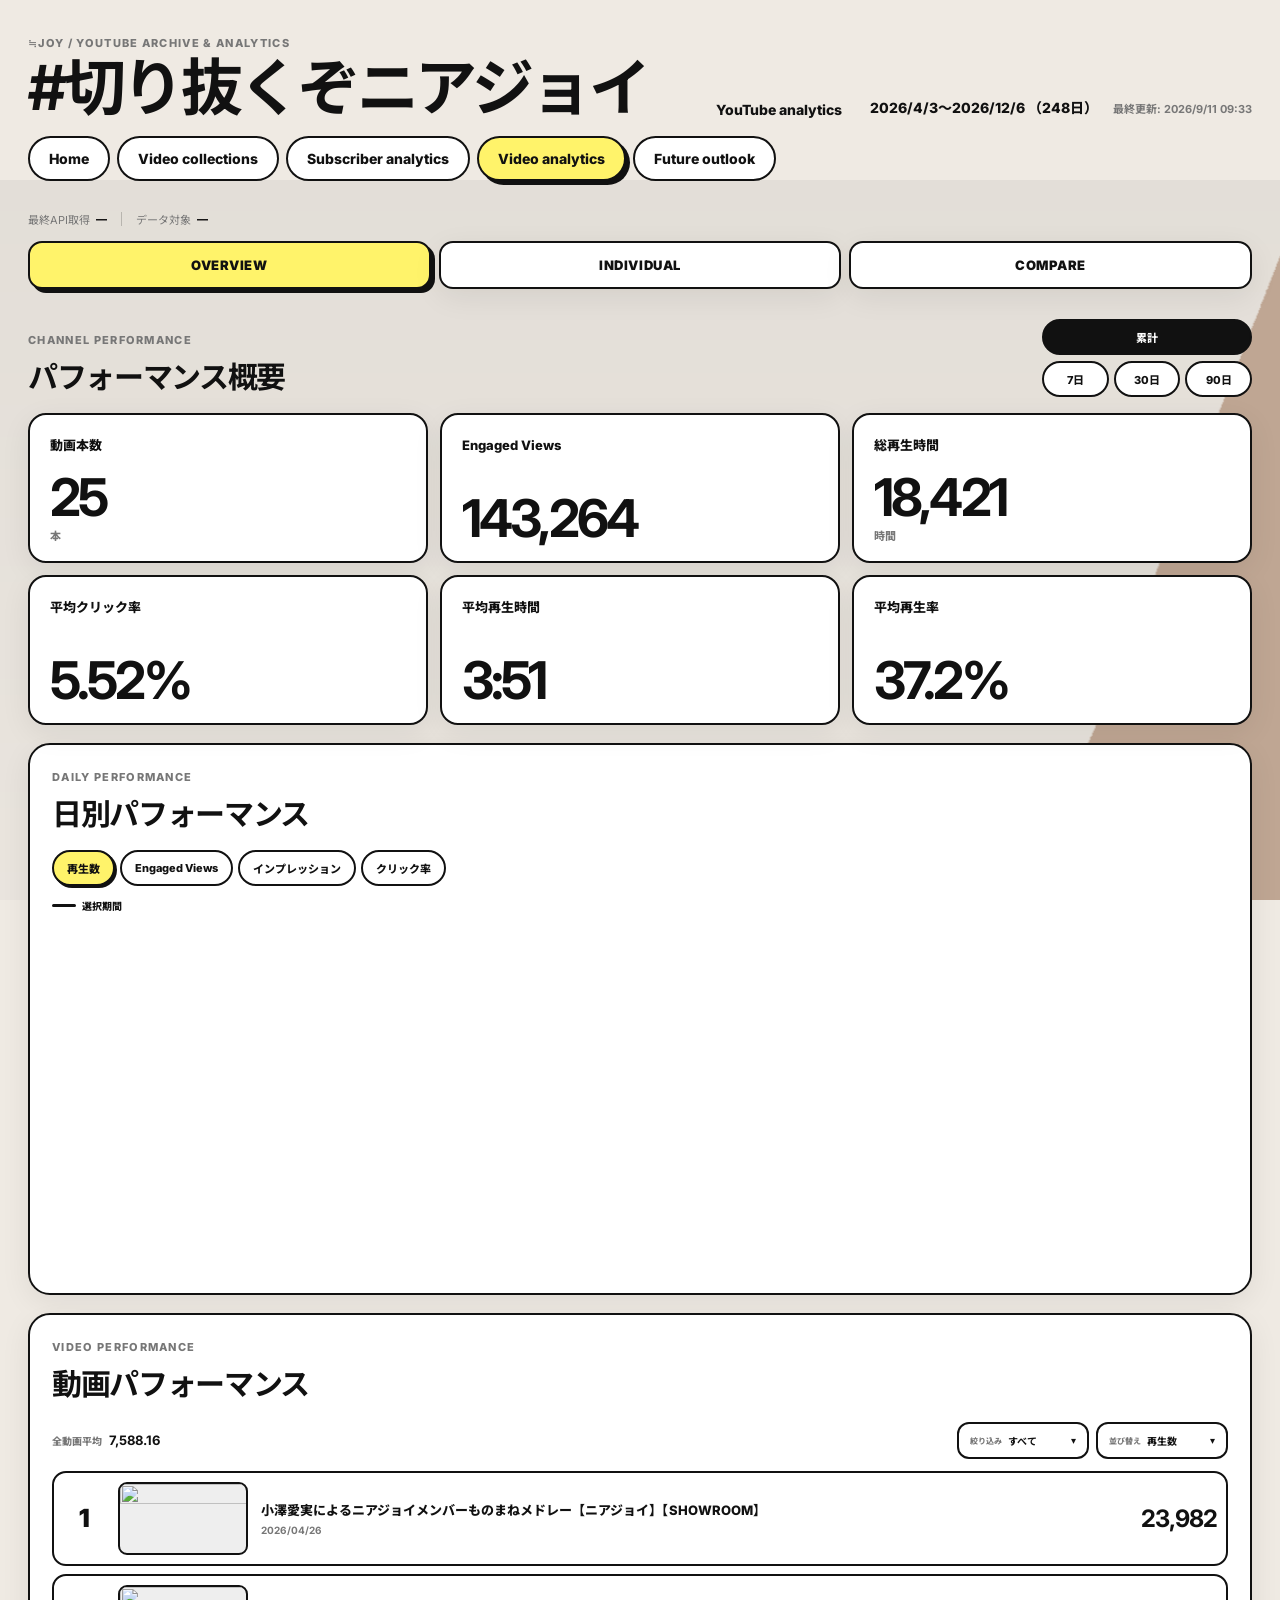
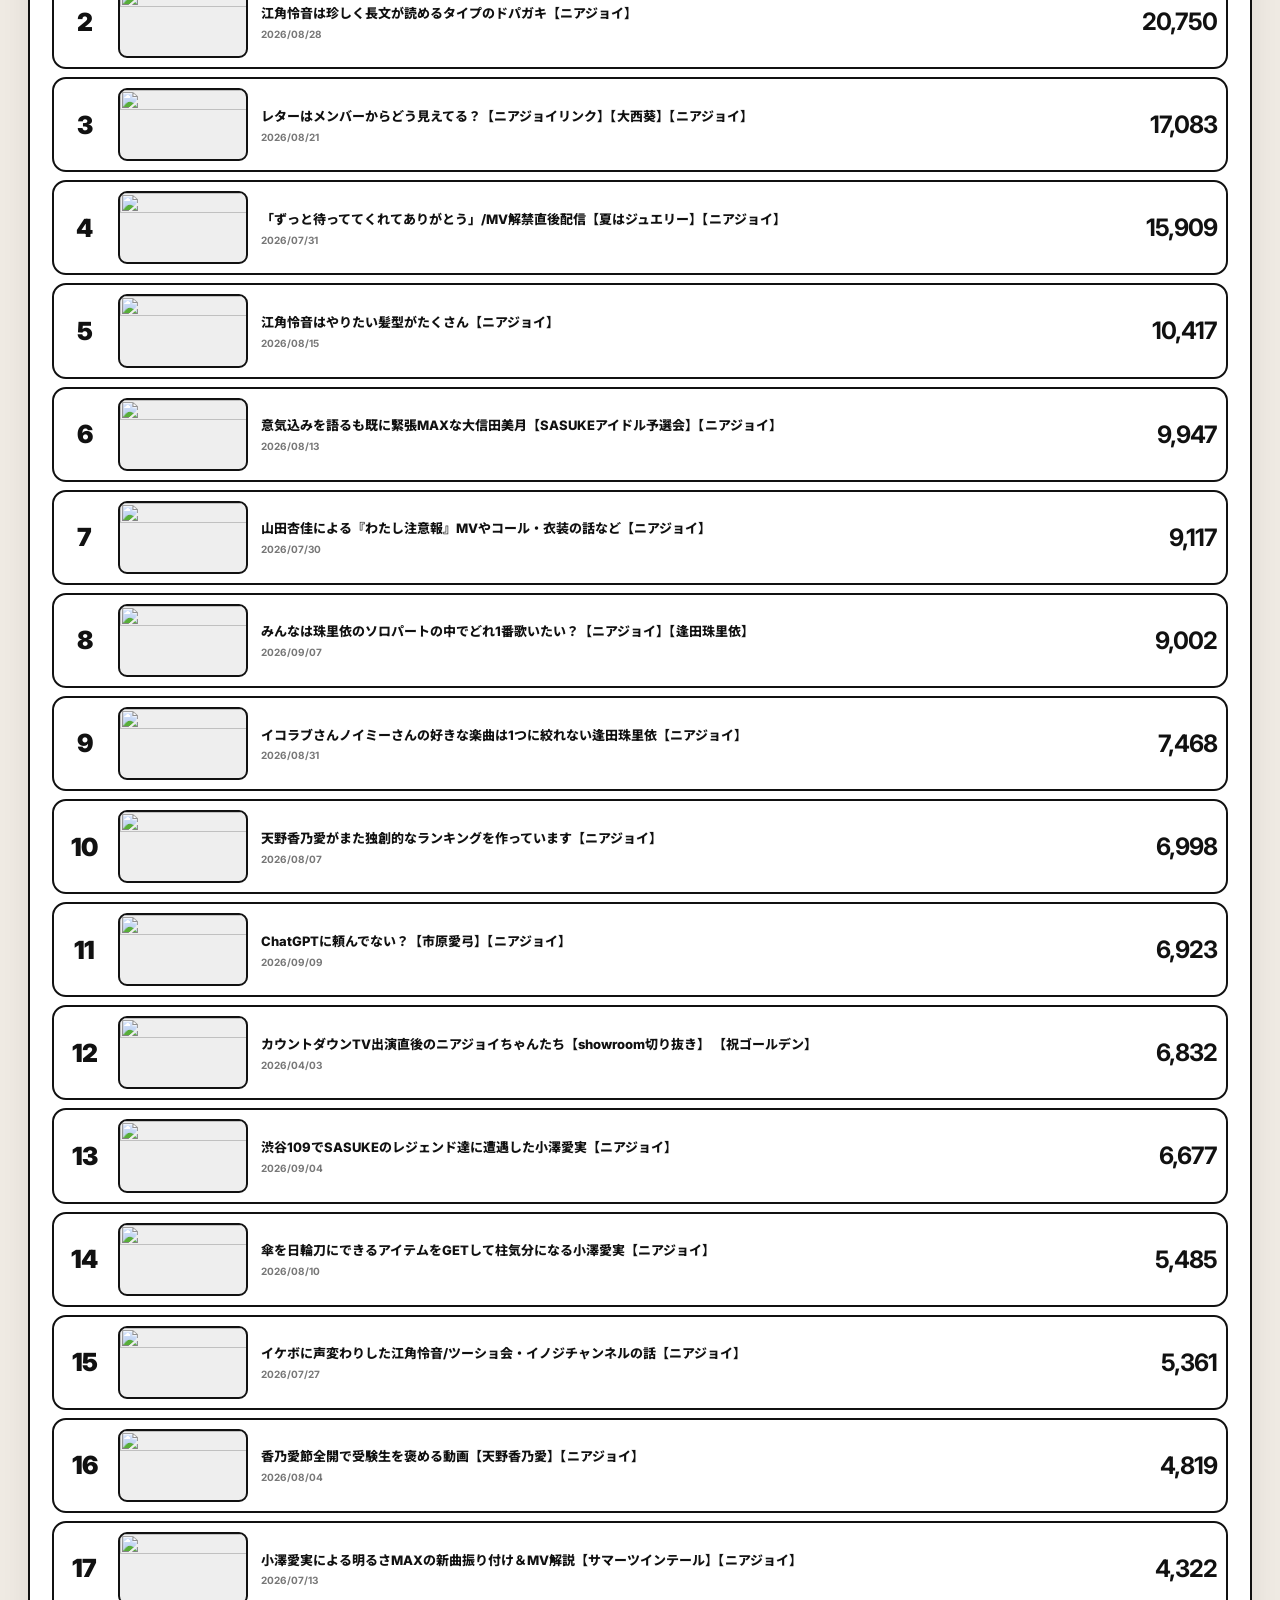
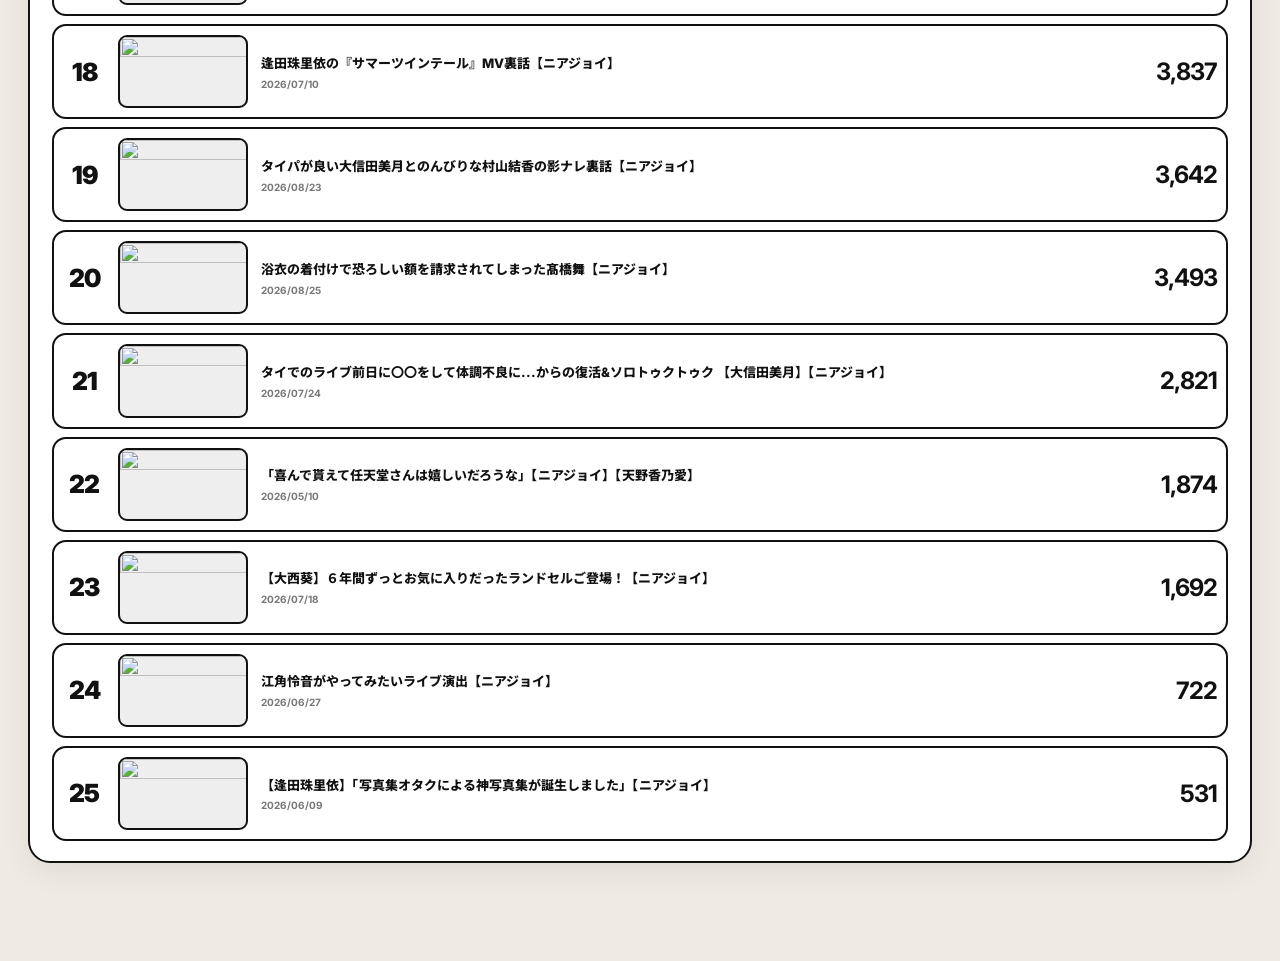
==== analytics/analytics.html @ a11e2cb6 "Update analytics.html" ====
<!doctype html>
<html lang="ja">

<head>
  <meta charset="utf-8">

  <meta
    name="viewport"
    content="width=device-width, initial-scale=1, viewport-fit=cover"
  >

  <meta name="theme-color" content="#EFEAE3">

  <title>Video analytics | #切り抜くぞニアジョイ</title>

  <link rel="preconnect" href="https://fonts.googleapis.com">
  <link rel="preconnect" href="https://fonts.gstatic.com" crossorigin>

  <link
    href="https://fonts.googleapis.com/css2?family=Inter:wght@500;600;700;800&family=Noto+Sans+JP:wght@500;600;700;800;900&display=swap"
    rel="stylesheet"
  >

  <!-- 共通デザイン -->
  <link rel="stylesheet" href="../style.css">

  <!-- Video analytics専用デザイン -->
  <link rel="stylesheet" href="analytics.css">
</head>


<body>


  <!-- =====================================================
       GLOBAL HEADER / NAV
  ====================================================== -->

  <div id="globalHeader"></div>



  <!-- =====================================================
       PAGE
  ====================================================== -->

  <main class="analytics-page">

    <!-- ===================================================
         API DATA STATUS
    ==================================================== -->

    <div class="analytics-api-status">

      <div class="analytics-api-status-item">
        <span>最終API取得</span>
        <strong id="analyticsApiFetchedAt">—</strong>
      </div>

      <div class="analytics-api-status-divider"></div>

      <div class="analytics-api-status-item">
        <span>データ対象</span>
        <strong id="analyticsDataThrough">—</strong>
      </div>

    </div>


    <!-- ===================================================
         MODE SWITCH
    ==================================================== -->

    <nav
      class="analytics-mode-switch"
      aria-label="動画分析モード"
    >

      <button
        type="button"
        class="analytics-mode-btn active"
        data-mode="overview"
      >
        OVERVIEW
      </button>

      <button
        type="button"
        class="analytics-mode-btn"
        data-mode="individual"
      >
        INDIVIDUAL
      </button>

      <button
        type="button"
        class="analytics-mode-btn"
        data-mode="compare"
      >
        COMPARE
      </button>

    </nav>




    <!-- ===================================================
         OVERVIEW
    ==================================================== -->

    <section
      id="overviewMode"
      class="analytics-mode active"
    >


      <!-- =================================================
           PERFORMANCE HEADER / PERIOD
      ================================================== -->

      <section class="overview-performance-head">

        <div class="overview-performance-title">

          <span class="section-kicker">
            CHANNEL PERFORMANCE
          </span>

          <h3>パフォーマンス概要</h3>

        </div>


        <div
          class="overview-period-picker"
          aria-label="期間"
        >

          <button
            type="button"
            class="period-btn period-btn-total active"
            data-period="all"
          >
            累計
          </button>


          <div class="period-sub-buttons">

            <button
              type="button"
              class="period-btn"
              data-period="7"
            >
              7日
            </button>

            <button
              type="button"
              class="period-btn"
              data-period="30"
            >
              30日
            </button>

            <button
              type="button"
              class="period-btn"
              data-period="90"
            >
              90日
            </button>

          </div>

        </div>

      </section>



      <!-- =================================================
           TOP METRICS
      ================================================== -->

      <div class="metric-grid overview-metric-grid">


        <article class="metric-card">

          <div class="metric-name">
            動画本数
          </div>

          <strong class="metric-value">
            —
          </strong>

          <div class="metric-unit">
            本
          </div>

        </article>



        <article class="metric-card">

          <div class="metric-name">
            Engaged Views
          </div>

          <strong class="metric-value">
            391,248
          </strong>

          <div class="metric-context positive">
            ↑ 9.8%
            <span>前期間比</span>
          </div>

        </article>



        <article class="metric-card">

          <div class="metric-name">
            総再生時間
          </div>

          <strong class="metric-value">
            18,421
          </strong>

          <div class="metric-unit">
            時間
          </div>

          <div class="metric-context positive">
            ↑ 16.2%
            <span>前期間比</span>
          </div>

        </article>



        <article class="metric-card">

          <div class="metric-name">
            平均クリック率
          </div>

          <strong class="metric-value">
            8.41%
          </strong>

          <div class="metric-context positive">
            ↑ 0.69pt
            <span>前期間比</span>
          </div>

        </article>



        <article class="metric-card">

          <div class="metric-name">
            平均再生時間
          </div>

          <strong class="metric-value">
            2:41
          </strong>

          <div class="metric-context positive">
            ↑ 0:08
            <span>前期間比</span>
          </div>

        </article>



        <article class="metric-card">

          <div class="metric-name">
            平均再生率
          </div>

          <strong class="metric-value">
            62.8%
          </strong>

          <div class="metric-context negative">
            ↓ 1.4pt
            <span>前期間比</span>
          </div>

        </article>

      </div>



      <!-- =================================================
           DAILY PERFORMANCE
      ================================================== -->

      <article class="analytics-card">

        <div class="analytics-card-head">

          <div>

            <span class="section-kicker">
              DAILY PERFORMANCE
            </span>

            <h3>日別パフォーマンス</h3>

          </div>

        </div>


        <div
          class="chart-metric-switch"
          data-chart-switch="overviewDaily"
        >

          <button
            type="button"
            class="chart-switch-btn active"
            data-metric="views"
          >
            再生数
          </button>

          <button
            type="button"
            class="chart-switch-btn"
            data-metric="engaged"
          >
            Engaged Views
          </button>

          <button
            type="button"
            class="chart-switch-btn"
            data-metric="impressions"
          >
            インプレッション
          </button>

          <button
            type="button"
            class="chart-switch-btn"
            data-metric="ctr"
          >
            クリック率
          </button>

        </div>


        <div class="chart-legend-inline">

          <span class="chart-legend-main">
            選択期間
          </span>

        </div>


        <div class="analytics-chart-wrap large-chart">

          <canvas id="overviewDailyChart"></canvas>

        </div>

      </article>



      <!-- =================================================
           VIDEO PERFORMANCE
      ================================================== -->

      <section class="analytics-card video-performance-card">


        <div class="analytics-card-head performance-head">

          <div>

            <span class="section-kicker">
              VIDEO PERFORMANCE
            </span>

            <h3>動画パフォーマンス</h3>

          </div>

        </div>


        <!-- FILTER / SORT -->

        <div class="performance-toolbar">

          <div
            id="overviewRankingAverage"
            class="ranking-average"
          >
            全動画平均
            <strong>4,921</strong>
          </div>


          <div class="performance-filter-buttons">


            <div class="compact-menu">

              <button
                type="button"
                class="compact-menu-btn"
                id="memberFilterButton"
                aria-expanded="false"
              >
                <span class="compact-menu-label">
                  絞り込み
                </span>

                <strong id="memberFilterLabel">
                  すべて
                </strong>

                <span class="compact-menu-arrow">
                  ▾
                </span>
              </button>


              <div
                class="compact-menu-panel"
                id="memberFilterPanel"
                hidden
              >

                <button
                  type="button"
                  class="compact-menu-option active"
                  data-member=""
                >
                  すべて
                </button>

                <button
                  type="button"
                  class="compact-menu-option"
                  data-member="逢田珠里依"
                >
                  逢田珠里依
                </button>

                <button
                  type="button"
                  class="compact-menu-option"
                  data-member="市原愛弓"
                >
                  市原愛弓
                </button>

                <button
                  type="button"
                  class="compact-menu-option"
                  data-member="江角怜音"
                >
                  江角怜音
                </button>

                <button
                  type="button"
                  class="compact-menu-option"
                  data-member="大信田美月"
                >
                  大信田美月
                </button>

                <button
                  type="button"
                  class="compact-menu-option"
                  data-member="大西葵"
                >
                  大西葵
                </button>

                <button
                  type="button"
                  class="compact-menu-option"
                  data-member="小澤愛実"
                >
                  小澤愛実
                </button>

                <button
                  type="button"
                  class="compact-menu-option"
                  data-member="髙橋舞"
                >
                  髙橋舞
                </button>

                <button
                  type="button"
                  class="compact-menu-option"
                  data-member="藤沢莉子"
                >
                  藤沢莉子
                </button>

                <button
                  type="button"
                  class="compact-menu-option"
                  data-member="村山結香"
                >
                  村山結香
                </button>

                <button
                  type="button"
                  class="compact-menu-option"
                  data-member="山田杏佳"
                >
                  山田杏佳
                </button>

              </div>

            </div>



            <div class="compact-menu">

              <button
                type="button"
                class="compact-menu-btn"
                id="rankingMetricButton"
                aria-expanded="false"
              >

                <span class="compact-menu-label">
                  並び替え
                </span>

                <strong id="rankingMetricLabel">
                  再生数
                </strong>

                <span class="compact-menu-arrow">
                  ▾
                </span>

              </button>


              <div
                class="compact-menu-panel"
                id="rankingMetricPanel"
                hidden
              >

                <button
                  type="button"
                  class="compact-menu-option active"
                  data-ranking-metric="views"
                >
                  再生数
                </button>

                <button
                  type="button"
                  class="compact-menu-option"
                  data-ranking-metric="engagedViews"
                >
                  Engaged Views
                </button>

                <button
                  type="button"
                  class="compact-menu-option"
                  data-ranking-metric="ctr"
                >
                  クリック率
                </button>

                <button
                  type="button"
                  class="compact-menu-option"
                  data-ranking-metric="averagePercentageViewed"
                >
                  平均再生率
                </button>

                <button
                  type="button"
                  class="compact-menu-option"
                  data-ranking-metric="likeRate"
                >
                  高評価率
                </button>

                <button
                  type="button"
                  class="compact-menu-option"
                  data-ranking-metric="subscribersGained"
                >
                  登録者獲得
                </button>

                <button
                  type="button"
                  class="compact-menu-option"
                  data-ranking-metric="watchTime"
                >
                  総再生時間
                </button>

              </div>

            </div>


          </div>

        </div>



        <!-- RANKING -->

        <div class="video-ranking">


          <article class="ranking-item">

            <div class="ranking-position">
              1
            </div>

            <img
              src="https://i.ytimg.com/vi/B75t0LqJUSg/hqdefault.jpg"
              alt=""
            >

            <div class="ranking-video-info">

              <div class="ranking-title">
                浴衣の着付けで恐ろしい額を請求されてしまった髙橋舞【ニアジョイ】
              </div>

              <div class="ranking-meta">
                2026/8/26
              </div>

            </div>

            <div class="ranking-score">

              <strong>
                12,842
              </strong>

            </div>

          </article>



          <article class="ranking-item">

            <div class="ranking-position">
              2
            </div>

            <div class="ranking-thumb-placeholder">
              VIDEO
            </div>

            <div class="ranking-video-info">

              <div class="ranking-title">
                サンプル動画タイトル
              </div>

              <div class="ranking-meta">
                2026/8/24
              </div>

            </div>

            <div class="ranking-score">

              <strong>
                10,291
              </strong>

            </div>

          </article>



          <article class="ranking-item">

            <div class="ranking-position">
              3
            </div>

            <div class="ranking-thumb-placeholder">
              VIDEO
            </div>

            <div class="ranking-video-info">

              <div class="ranking-title">
                サンプル動画タイトル
              </div>

              <div class="ranking-meta">
                2026/8/22
              </div>

            </div>

            <div class="ranking-score">

              <strong>
                9,804
              </strong>

            </div>

          </article>


        </div>

      </section>


    </section>




    <!-- ===================================================
         INDIVIDUAL
    ==================================================== -->

    <section
      id="individualMode"
      class="analytics-mode"
    >


      <!-- =================================================
           SELECTED VIDEO / PICKER TRIGGER
      ================================================== -->

      <button
        type="button"
        class="individual-video-hero video-picker-trigger"
        id="individualVideoPickerTrigger"
        data-picker-target="individual"
      >

        <img
          class="individual-video-thumb"
          src="https://i.ytimg.com/vi/B75t0LqJUSg/hqdefault.jpg"
          alt=""
        >

        <div class="individual-video-info">

          <span class="section-kicker">
            SELECTED VIDEO
          </span>

          <h3 id="individualSelectedTitle">
            浴衣の着付けで恐ろしい額を請求されてしまった髙橋舞【ニアジョイ】
          </h3>

          <div class="individual-video-meta">

            <span id="individualSelectedDate">
              2026/8/26（水）20:15 公開
            </span>

          </div>

        </div>

      </button>



      <!-- =================================================
           INDIVIDUAL METRICS
      ================================================== -->

      <div class="metric-grid individual-metric-grid">


        <article class="metric-card">

          <div class="metric-name">
            再生数
          </div>

          <strong class="metric-value">
            12,842
          </strong>

          <div class="metric-rank">
            平均 4,921
            <b>8位 / 103本</b>
          </div>

        </article>



        <article class="metric-card">

          <div class="metric-name">
            Engaged Views
          </div>

          <strong class="metric-value">
            10,821
          </strong>

          <div class="metric-rank">
            平均 3,912
            <b>6位 / 103本</b>
          </div>

        </article>



        <article class="metric-card">

          <div class="metric-name">
            クリック率
          </div>

          <strong class="metric-value">
            9.42%
          </strong>

          <div class="metric-rank">
            平均 7.18%
            <b>4位 / 103本</b>
          </div>

        </article>



        <article class="metric-card">

          <div class="metric-name">
            平均再生率
          </div>

          <strong class="metric-value">
            68.4%
          </strong>

          <div class="metric-rank">
            平均 61.2%
            <b>11位 / 103本</b>
          </div>

        </article>



        <article class="metric-card">

          <div class="metric-name">
            平均再生時間
          </div>

          <strong class="metric-value">
            2:48
          </strong>

          <div class="metric-rank">
            平均 2:31
            <b>17位 / 103本</b>
          </div>

        </article>



        <article class="metric-card">

          <div class="metric-name">
            総再生時間
          </div>

          <strong class="metric-value">
            598
          </strong>

          <div class="metric-unit">
            時間
          </div>

          <div class="metric-rank">
            平均 241時間
            <b>7位 / 103本</b>
          </div>

        </article>


      </div>



      <!-- =================================================
           INITIAL VELOCITY
      ================================================== -->

      <section class="analytics-card">


        <div class="analytics-card-head">

          <div>

            <span class="section-kicker">
              INITIAL VELOCITY
            </span>

            <h3>初速</h3>

          </div>

        </div>



        <div class="velocity-flow">


          <!-- DAY 1 -->

          <article class="velocity-card">

            <span>
              DAY 1
            </span>

            <strong>
              1,824
            </strong>

            <small>
              平均 1,310
            </small>

            <b>
              18位
            </b>

          </article>



          <!-- DAY1 -> DAY3 -->

          <div class="velocity-connector">

            <div class="velocity-increase">

              <strong>
                +2,117
              </strong>

              <small>
                平均 +1,792
              </small>

            </div>

            <div class="velocity-arrow">
              →
            </div>

          </div>



          <!-- DAY 3 -->

          <article class="velocity-card">

            <span>
              DAY 3
            </span>

            <strong>
              3,941
            </strong>

            <small>
              平均 3,102
            </small>

            <b>
              11位
            </b>

          </article>



          <!-- DAY3 -> DAY7 -->

          <div class="velocity-connector">

            <div class="velocity-increase">

              <strong>
                +2,979
              </strong>

              <small>
                平均 +2,178
              </small>

            </div>

            <div class="velocity-arrow">
              →
            </div>

          </div>



          <!-- DAY 7 -->

          <article class="velocity-card">

            <span>
              DAY 7
            </span>

            <strong>
              6,920
            </strong>

            <small>
              平均 5,280
            </small>

            <b>
              8位
            </b>

          </article>


        </div>

      </section>



      <!-- =================================================
           DAILY VIEWS
      ================================================== -->

      <article class="analytics-card">


        <div class="analytics-card-head">

          <div>

            <span class="section-kicker">
              DAILY VIEWS
            </span>

            <h3>日別再生</h3>

          </div>

        </div>


        <div
          class="chart-metric-switch"
          data-chart-switch="individualViews"
        >

          <button
            type="button"
            class="chart-switch-btn active"
            data-metric="views"
          >
            再生数
          </button>

          <button
            type="button"
            class="chart-switch-btn"
            data-metric="engaged"
          >
            Engaged Views
          </button>

        </div>


        <div class="analytics-chart-wrap large-chart">

          <canvas id="individualViewsChart"></canvas>

        </div>

      </article>



      <!-- =================================================
           WATCH PERFORMANCE
      ================================================== -->

      <section class="analytics-card">


        <div class="analytics-card-head">

          <div>

            <span class="section-kicker">
              WATCH PERFORMANCE
            </span>

            <h3>視聴パフォーマンス</h3>

          </div>

        </div>



        <div class="mini-metric-grid">


          <article class="mini-metric">

            <span>
              総再生時間
            </span>

            <strong>
              598時間
            </strong>

            <small>
              平均 241時間
            </small>

          </article>



          <article class="mini-metric">

            <span>
              平均再生時間
            </span>

            <strong>
              2:48
            </strong>

            <small>
              平均 2:31
            </small>

          </article>



          <article class="mini-metric">

            <span>
              平均再生率
            </span>

            <strong>
              68.4%
            </strong>

            <small>
              11位 / 103本
            </small>

          </article>


        </div>



        <div class="sub-chart-heading">

          <div>

            <h4>
              視聴維持率
            </h4>

            <small>
              動画の再生時間に沿った視聴者の残存率
            </small>

          </div>

        </div>


        <div class="retention-legend">

          <span class="retention-selected">
            この動画
          </span>

          <span class="retention-average">
            全動画平均
          </span>

        </div>


        <div class="retention-chart-shell">


          <div
            class="retention-average-time"
            id="retentionAverageTimeMarker"
          >
            <span>
              平均再生時間
            </span>

            <strong>
              2:48
            </strong>
          </div>


          <div class="analytics-chart-wrap retention-chart">

            <canvas id="retentionChart"></canvas>

          </div>


        </div>

      </section>



      <!-- =================================================
           REACH
      ================================================== -->

      <section class="analytics-card">


        <div class="analytics-card-head">

          <div>

            <span class="section-kicker">
              REACH
            </span>

            <h3>リーチ</h3>

          </div>

        </div>



        <div class="mini-metric-grid reach-summary">


          <article class="mini-metric">

            <span>
              インプレッション
            </span>

            <strong>
              124,821
            </strong>

            <small>
              平均 82,410 ・ 12位 / 103本
            </small>

          </article>







          <article class="mini-metric">

            <span>
              クリック率
            </span>

            <strong>
              —
            </strong>

            <small class="mini-metric-average">
              全動画平均 —
            </small>



          </article>


        </div>



        <div class="reach-chart-header">


          <div>

            <h4>
              日別リーチ
            </h4>

          </div>



          <div
            class="reach-window-switch"
            aria-label="表示期間"
          >

            <button
              type="button"
              class="reach-window-btn active"
              data-reach-window="first14"
            >
              最初の2週間
            </button>

            <button
              type="button"
              class="reach-window-btn"
              data-reach-window="current"
            >
              現在
            </button>

          </div>


        </div>



        <div
          class="chart-metric-switch"
          data-chart-switch="individualReach"
        >

          <button
            type="button"
            class="chart-switch-btn active"
            data-metric="impressions"
          >
            インプレッション
          </button>

          <button
            type="button"
            class="chart-switch-btn"
            data-metric="ctr"
          >
            クリック率
          </button>

        </div>



        <div class="reach-scroll-shell">


          <button
            type="button"
            class="reach-scroll-btn reach-scroll-prev"
            id="reachScrollPrev"
            aria-label="前の14日"
          >
            ‹
          </button>


          <div
            class="reach-scroll-viewport"
            id="reachScrollViewport"
          >

            <div
              class="reach-scroll-canvas"
              id="reachScrollCanvas"
            >

              <canvas id="individualReachChart"></canvas>

            </div>

          </div>


          <button
            type="button"
            class="reach-scroll-btn reach-scroll-next"
            id="reachScrollNext"
            aria-label="次の14日"
          >
            ›
          </button>


        </div>


        <div
          class="reach-window-label"
          id="reachWindowLabel"
        >
          DAY 1 – DAY 14
        </div>


      </section>



      <!-- =================================================
           ENGAGEMENT
      ================================================== -->

      <section class="analytics-card">


        <div class="analytics-card-head">

          <div>

            <span class="section-kicker">
              ENGAGEMENT
            </span>

            <h3>エンゲージメント</h3>

          </div>

        </div>



        <div class="engagement-grid">


          <article class="mini-metric">

            <span>
              高評価数
            </span>

            <strong>
              421
            </strong>

            <small>
              平均 184 ・ 9位 / 103本
            </small>

          </article>



          <article class="mini-metric">

            <span>
              高評価率
            </span>

            <strong>
              96.8%
            </strong>

            <small>
              14位 / 103本
            </small>

          </article>



          <article class="mini-metric">

            <span>
              コメント数
            </span>

            <strong>
              18
            </strong>

            <small>
              平均 7
            </small>

          </article>



          <article class="mini-metric">

            <span>
              登録者獲得
            </span>

            <strong>
              +34
            </strong>

            <small>
              5位 / 103本
            </small>

          </article>



          <article class="mini-metric">

            <span>
              終了画面クリック数
            </span>

            <strong>
              38
            </strong>

            <small>
              平均 17
            </small>

          </article>



          <article class="mini-metric">

            <span>
              終了画面クリック率
            </span>

            <strong>
              3.8%
            </strong>

            <small>
              平均 2.6%
            </small>

          </article>


        </div>

      </section>



      <!-- =================================================
           TRAFFIC SOURCES
      ================================================== -->

      <section class="analytics-card">


        <div class="analytics-card-head">

          <div>

            <span class="section-kicker">
              TRAFFIC SOURCES
            </span>

            <h3>流入元</h3>

          </div>

        </div>


        <div class="analytics-chart-wrap traffic-chart">

          <canvas id="trafficSourceChart"></canvas>

        </div>

      </section>



      <!-- =================================================
           SEARCH / EXTERNAL
      ================================================== -->

      <div class="detail-two-column">


        <!-- SEARCH -->

        <section class="analytics-card">

          <div class="analytics-card-head">

            <div>

              <span class="section-kicker">
                YOUTUBE SEARCH
              </span>

              <h3>検索語</h3>

            </div>

          </div>


          <div class="percentage-ranking-list">


            <div
              class="percentage-ranking-row"
              style="--bar-percent:31.4%;"
            >

              <span class="percentage-ranking-bar"></span>

              <span class="percentage-ranking-position">
                1
              </span>

              <b>
                ニアジョイ
              </b>

              <strong>
                31.4%
              </strong>

            </div>



            <div
              class="percentage-ranking-row"
              style="--bar-percent:18.2%;"
            >

              <span class="percentage-ranking-bar"></span>

              <span class="percentage-ranking-position">
                2
              </span>

              <b>
                髙橋舞
              </b>

              <strong>
                18.2%
              </strong>

            </div>



            <div
              class="percentage-ranking-row"
              style="--bar-percent:12.9%;"
            >

              <span class="percentage-ranking-bar"></span>

              <span class="percentage-ranking-position">
                3
              </span>

              <b>
                ニアジョイ 切り抜き
              </b>

              <strong>
                12.9%
              </strong>

            </div>



            <div
              class="percentage-ranking-row"
              style="--bar-percent:8.4%;"
            >

              <span class="percentage-ranking-bar"></span>

              <span class="percentage-ranking-position">
                4
              </span>

              <b>
                ≒JOY
              </b>

              <strong>
                8.4%
              </strong>

            </div>



            <div
              class="percentage-ranking-row"
              style="--bar-percent:6.1%;"
            >

              <span class="percentage-ranking-bar"></span>

              <span class="percentage-ranking-position">
                5
              </span>

              <b>
                showroom ニアジョイ
              </b>

              <strong>
                6.1%
              </strong>

            </div>


          </div>

        </section>



        <!-- EXTERNAL -->

        <section class="analytics-card">

          <div class="analytics-card-head">

            <div>

              <span class="section-kicker">
                EXTERNAL
              </span>

              <h3>外部サイト</h3>

            </div>

          </div>


          <div class="percentage-ranking-list">


            <div
              class="percentage-ranking-row"
              style="--bar-percent:42.1%;"
            >

              <span class="percentage-ranking-bar"></span>

              <span class="percentage-ranking-position">
                1
              </span>

              <b>
                X / Twitter
              </b>

              <strong>
                42.1%
              </strong>

            </div>



            <div
              class="percentage-ranking-row"
              style="--bar-percent:23.8%;"
            >

              <span class="percentage-ranking-bar"></span>

              <span class="percentage-ranking-position">
                2
              </span>

              <b>
                Google
              </b>

              <strong>
                23.8%
              </strong>

            </div>



            <div
              class="percentage-ranking-row"
              style="--bar-percent:9.7%;"
            >

              <span class="percentage-ranking-bar"></span>

              <span class="percentage-ranking-position">
                3
              </span>

              <b>
                LINE
              </b>

              <strong>
                9.7%
              </strong>

            </div>



            <div
              class="percentage-ranking-row"
              style="--bar-percent:6.2%;"
            >

              <span class="percentage-ranking-bar"></span>

              <span class="percentage-ranking-position">
                4
              </span>

              <b>
                Yahoo!
              </b>

              <strong>
                6.2%
              </strong>

            </div>



            <div
              class="percentage-ranking-row"
              style="--bar-percent:4.8%;"
            >

              <span class="percentage-ranking-bar"></span>

              <span class="percentage-ranking-position">
                5
              </span>

              <b>
                Instagram
              </b>

              <strong>
                4.8%
              </strong>

            </div>


          </div>

        </section>


      </div>



      <!-- =================================================
           SHARES
      ================================================== -->

      <section class="analytics-card">


        <div class="analytics-card-head">

          <div>

            <span class="section-kicker">
              SHARES
            </span>

            <h3>シェア先</h3>

          </div>

        </div>


        <div class="share-grid">


          <article class="share-card">

            <span>
              X / Twitter
            </span>

            <strong>
              38
            </strong>

          </article>



          <article class="share-card">

            <span>
              LINE
            </span>

            <strong>
              14
            </strong>

          </article>



          <article class="share-card">

            <span>
              その他
            </span>

            <strong>
              9
            </strong>

          </article>


        </div>

      </section>


    </section>




    <!-- ===================================================
         COMPARE
    ==================================================== -->

    <section
      id="compareMode"
      class="analytics-mode"
    >


      <!-- =================================================
           VIDEO A / B
      ================================================== -->

      <section class="compare-video-selector-grid">


        <!-- VIDEO A -->

        <button
          type="button"
          class="compare-video-picker-card video-a video-picker-trigger"
          id="compareVideoATrigger"
          data-picker-target="compareA"
        >

          <span class="compare-label">
            VIDEO A
          </span>

          <img
            class="compare-video-thumb"
            id="compareVideoAThumb"
            src="https://i.ytimg.com/vi/B75t0LqJUSg/hqdefault.jpg"
            alt=""
          >

          <h3 id="compareVideoATitle">
            浴衣の着付けで恐ろしい額を請求されてしまった髙橋舞
          </h3>

          <span class="compare-video-published" id="compareVideoADate">
            2026/8/26（水）20:15 公開
          </span>

        </button>



        <!-- CENTER -->

        <div class="compare-vs-column">

          <strong>
            VS
          </strong>

        </div>



        <!-- VIDEO B -->

        <button
          type="button"
          class="compare-video-picker-card video-b video-picker-trigger"
          id="compareVideoBTrigger"
          data-picker-target="compareB"
        >

          <span class="compare-label">
            VIDEO B
          </span>

          <div
            class="compare-thumb-placeholder"
            id="compareVideoBThumbPlaceholder"
          >
            VIDEO B
          </div>

          <h3 id="compareVideoBTitle">
            サンプル比較動画タイトル
          </h3>

          <span class="compare-video-published" id="compareVideoBDate">
            2026/8/24（月）19:30 公開
          </span>

        </button>


      </section>



      <!-- =================================================
           COMPARE NUMBERS
      ================================================== -->

      <section class="analytics-card compare-numbers-card">


        <div class="analytics-card-head">

          <div>

            <span class="section-kicker">
              PERFORMANCE COMPARISON
            </span>

            <h3>数値比較</h3>

          </div>

        </div>



        <div class="comparison-table">


          <div class="comparison-row comparison-header">

            <div class="compare-value-column">
              VIDEO A
            </div>

            <div class="compare-metric-column">
              指標
            </div>

            <div class="compare-value-column">
              VIDEO B
            </div>

          </div>



          <div class="comparison-row">

            <strong class="compare-value compare-winner">
              1,824
            </strong>

            <div class="compare-metric">
              DAY 1
            </div>

            <strong class="compare-value">
              1,411
            </strong>

          </div>



          <div class="comparison-row">

            <strong class="compare-value compare-winner">
              3,941
            </strong>

            <div class="compare-metric">
              DAY 3
            </div>

            <strong class="compare-value">
              3,820
            </strong>

          </div>



          <div class="comparison-row">

            <strong class="compare-value">
              6,920
            </strong>

            <div class="compare-metric">
              DAY 7
            </div>

            <strong class="compare-value compare-winner">
              7,211
            </strong>

          </div>



          <div class="comparison-row">

            <strong class="compare-value compare-winner">
              9.42%
            </strong>

            <div class="compare-metric">
              クリック率
            </div>

            <strong class="compare-value">
              7.84%
            </strong>

          </div>



          <div class="comparison-row">

            <strong class="compare-value">
              68.4%
            </strong>

            <div class="compare-metric">
              平均再生率
            </div>

            <strong class="compare-value compare-winner">
              74.6%
            </strong>

          </div>



          <div class="comparison-row">

            <strong class="compare-value compare-winner">
              421
            </strong>

            <div class="compare-metric">
              高評価数
            </div>

            <strong class="compare-value">
              398
            </strong>

          </div>



          <div class="comparison-row">

            <strong class="compare-value compare-winner">
              +34
            </strong>

            <div class="compare-metric">
              登録者獲得
            </div>

            <strong class="compare-value">
              +27
            </strong>

          </div>


        </div>

      </section>



      <!-- =================================================
           COMPARE GRAPH
      ================================================== -->

      <section class="analytics-card">


        <div class="analytics-card-head">

          <div>

            <span class="section-kicker">
              PERFORMANCE GRAPH
            </span>

            <h3>推移比較</h3>

          </div>

        </div>


        <div
          class="chart-metric-switch compare-chart-switch"
          data-chart-switch="compare"
        >

          <button
            type="button"
            class="chart-switch-btn active"
            data-metric="dailyViews"
          >
            日別再生
          </button>

          <button
            type="button"
            class="chart-switch-btn"
            data-metric="cumulativeViews"
          >
            累計再生
          </button>

          <button
            type="button"
            class="chart-switch-btn"
            data-metric="ctr"
          >
            クリック率
          </button>

          <button
            type="button"
            class="chart-switch-btn"
            data-metric="impressions"
          >
            インプレッション
          </button>

          <button
            type="button"
            class="chart-switch-btn"
            data-metric="retention"
          >
            視聴維持率
          </button>

        </div>


        <label class="average-toggle">

          <input
            type="checkbox"
            id="showAverageLine"
            checked
          >

          <span>
            全動画平均を表示
          </span>

        </label>


        <div class="analytics-chart-wrap compare-main-chart">

          <canvas id="compareChart"></canvas>

        </div>

      </section>



      <!-- =================================================
           COMPARE SUMMARY
      ================================================== -->

      <div class="compare-summary-grid">


        <article class="compare-summary-card">

          <span>
            初速
          </span>

          <strong>
            VIDEO A
          </strong>

          <p>
            DAY1ではAが+29.3%
          </p>

        </article>



        <article class="compare-summary-card">

          <span>
            サムネイル
          </span>

          <strong>
            VIDEO A
          </strong>

          <p>
            クリック率はAが+1.58pt
          </p>

        </article>



        <article class="compare-summary-card">

          <span>
            視聴維持
          </span>

          <strong>
            VIDEO B
          </strong>

          <p>
            平均再生率はBが+6.2pt
          </p>

        </article>


      </div>



      <!-- =================================================
           AI ANALYSIS
      ================================================== -->

      <section class="compare-ai-analysis">

        <span class="section-kicker">
          AI ANALYSIS
        </span>

        <p id="compareAiText">
          動画Aは動画Bより初日の再生数が多く、
          特にクリック率の高さが初速の差につながっています。
          一方で平均再生率は動画Bが上回っており、
          視聴開始後の強さでは動画Bが優勢です。
        </p>

      </section>


    </section>


  </main>




  <!-- =====================================================
       VIDEO PICKER
       INDIVIDUAL / COMPARE 共通
  ====================================================== -->

  <div
    class="video-picker-modal"
    id="videoPickerModal"
    aria-hidden="true"
  >


    <div class="video-picker-dialog">


      <div class="video-picker-head">

        <div>

          <span class="section-kicker">
            SELECT VIDEO
          </span>

          <h3 id="videoPickerTitle">
            動画を選択
          </h3>

        </div>


        <button
          type="button"
          class="video-picker-close"
          id="videoPickerClose"
          aria-label="閉じる"
        >
          ×
        </button>

      </div>



      <div class="video-picker-controls">

        <div class="video-picker-control">

          <button
            type="button"
            class="video-picker-control-btn"
            id="videoPickerSortButton"
          >
            並び替え：新しい順
          </button>

          <div
            class="video-picker-control-panel"
            id="videoPickerSortPanel"
            hidden
          >

            <button
              type="button"
              data-picker-sort="newest"
            >
              新しい順
            </button>

            <button
              type="button"
              data-picker-sort="popular"
            >
              人気順
            </button>

          </div>

        </div>


        <div class="video-picker-control">

          <button
            type="button"
            class="video-picker-control-btn"
            id="videoPickerFilterButton"
          >
            絞り込み：すべて
          </button>

          <div
            class="video-picker-control-panel"
            id="videoPickerFilterPanel"
            hidden
          ></div>

        </div>

      </div>


      <div
        class="video-picker-grid"
        id="videoPickerGrid"
      >


        <button
          type="button"
          class="video-picker-item"
          data-video-id="B75t0LqJUSg"
          data-video-title="浴衣の着付けで恐ろしい額を請求されてしまった髙橋舞【ニアジョイ】"
          data-video-date="2026/8/26"
          data-video-thumbnail="https://i.ytimg.com/vi/B75t0LqJUSg/hqdefault.jpg"
        >

          <img
            src="https://i.ytimg.com/vi/B75t0LqJUSg/hqdefault.jpg"
            alt=""
          >

          <span>
            浴衣の着付けで恐ろしい額を請求されてしまった髙橋舞
          </span>

        </button>



        <button
          type="button"
          class="video-picker-item"
          data-video-id="sample2"
          data-video-title="サンプル動画 2"
          data-video-date="2026/8/24"
          data-video-thumbnail=""
        >

          <div class="video-picker-placeholder">
            VIDEO
          </div>

          <span>
            サンプル動画 2
          </span>

        </button>



        <button
          type="button"
          class="video-picker-item"
          data-video-id="sample3"
          data-video-title="サンプル動画 3"
          data-video-date="2026/8/22"
          data-video-thumbnail=""
        >

          <div class="video-picker-placeholder">
            VIDEO
          </div>

          <span>
            サンプル動画 3
          </span>

        </button>



        <button
          type="button"
          class="video-picker-item"
          data-video-id="sample4"
          data-video-title="サンプル動画 4"
          data-video-date="2026/8/20"
          data-video-thumbnail=""
        >

          <div class="video-picker-placeholder">
            VIDEO
          </div>

          <span>
            サンプル動画 4
          </span>

        </button>



        <button
          type="button"
          class="video-picker-item"
          data-video-id="sample5"
          data-video-title="サンプル動画 5"
          data-video-date="2026/8/18"
          data-video-thumbnail=""
        >

          <div class="video-picker-placeholder">
            VIDEO
          </div>

          <span>
            サンプル動画 5
          </span>

        </button>



        <button
          type="button"
          class="video-picker-item"
          data-video-id="sample6"
          data-video-title="サンプル動画 6"
          data-video-date="2026/8/16"
          data-video-thumbnail=""
        >

          <div class="video-picker-placeholder">
            VIDEO
          </div>

          <span>
            サンプル動画 6
          </span>

        </button>



        <button
          type="button"
          class="video-picker-item"
          data-video-id="sample7"
          data-video-title="サンプル動画 7"
          data-video-date="2026/8/14"
          data-video-thumbnail=""
        >

          <div class="video-picker-placeholder">
            VIDEO
          </div>

          <span>
            サンプル動画 7
          </span>

        </button>



        <button
          type="button"
          class="video-picker-item"
          data-video-id="sample8"
          data-video-title="サンプル動画 8"
          data-video-date="2026/8/12"
          data-video-thumbnail=""
        >

          <div class="video-picker-placeholder">
            VIDEO
          </div>

          <span>
            サンプル動画 8
          </span>

        </button>


      </div>


    </div>

  </div>




  <!-- =====================================================
       SCRIPT
  ====================================================== -->

  <script
    src="https://cdn.jsdelivr.net/npm/chart.js@4.4.7/dist/chart.umd.min.js"
  ></script>

<script src="../common.js"></script>
<script src="analytics.js"></script>


</body>
</html>
---- style.css ----
:root{
  --bg:#EFEAE3;
  --paper:#fff;
  --ink:#111;
  --muted:#777;
  --line:#111;
  --yellow:#FFF36A;
  --red:#FF3030;
  --radius:22px;
  --shadow:0 8px 30px rgba(0,0,0,.07);
}

*{
  box-sizing:border-box;
}

html{
  scroll-behavior:smooth;
}

body{
  margin:0;
  background:var(--bg);
  color:var(--ink);
  font-family:Inter,"Noto Sans JP",sans-serif;
}

a,
a:visited{
  color:var(--ink);
}

button,
select,
textarea,
input{
  font:inherit;
  color:var(--ink);
}

button{
  cursor:pointer;
}


/* =========================
   HEADER
========================= */

.site-header{
  max-width:1280px;
  margin:0 auto;
  padding:36px 28px 18px;
  display:flex;
  justify-content:space-between;
  gap:30px;
  align-items:flex-end;
}

.eyebrow,
.section-kicker{
  font-size:11px;
  letter-spacing:.12em;
  font-weight:800;
  text-transform:uppercase;
  color:#777;
}

h1{
  font-size:clamp(30px,5vw,62px);
  line-height:.95;
  margin:8px 0 0;
  letter-spacing:-.055em;
}

.header-info{
  display:flex;
  align-items:flex-end;
  gap:28px;
  text-align:right;
  white-space:nowrap;
}

.analytics-label{
  font-weight:800;
  font-size:14px;
}

.mobile-analytics{
  display:none;
}

#updatedAtMobile{
  display:none;
}

.header-meta{
  font-weight:800;
  font-size:14px;
  line-height:1.5;
}

.header-meta .updated{
  font-size:11px;
  color:#777;
  font-weight:700;
  margin-left:12px;
}


/* =========================
   PAGE SWITCH
========================= */

.page-switch{
  max-width:1280px;
  margin:0 auto;
  padding:0 28px 30px;
  display:flex;
  gap:7px;
}

.switch-btn{
  appearance:none;
  border:2px solid var(--line);
  background:#fff;
  padding:12px 19px;
  border-radius:999px;
  font-weight:800;
  font-size:14px;
  transition:.2s;
  color:var(--ink);
}

.switch-btn:hover{
  transform:translateY(-1px);
}

.switch-btn.active{
  background:var(--yellow);
  border:2px solid var(--line);
  box-shadow:4px 4px 0 var(--ink);
}


/* =========================
   PAGES
========================= */

.page{
  display:none;
  max-width:1280px;
  margin:0 auto;
  padding:0 28px 70px;
}

.page.active{
  display:block;
}


/* =========================
   THUMBNAIL ROLLING
   ★ここだけ枠なし
========================= */

.rolling{
  width:100vw;
  margin-left:calc((1280px - 100vw)/2);
  overflow:hidden;
  display:grid;
  gap:9px;
  padding:18px 0 28px;

  border:none;
  background:transparent;
  box-shadow:none;
}

.lane{
  display:flex;
  width:max-content;
  gap:9px;

  transform:translate3d(0, 0, 0);
}

.lane.reverse{
  transform:translate3d(0, 0, 0);
}

.lane:nth-child(3){
  transform:translate3d(0, 0, 0);
}

.thumb-roll{
  width:220px;
  aspect-ratio:16/9;
  object-fit:cover;
  display:block;
  background:#ddd;
  flex:none;

  border:none;
  box-shadow:none;
}

@keyframes marquee{
  from{
    transform:translateX(0);
  }
  to{
    transform:translateX(-50%);
  }
}

@keyframes marqueeReverse{
  from{
    transform:translateX(-50%);
  }
  to{
    transform:translateX(0);
  }
}


/* =========================
   THUMBNAIL COLLECTION
========================= */

.collection-card{
  appearance:none;
  width:100%;
  margin:12px 0 60px;
  padding:17px 22px;

  display:flex;
  justify-content:space-between;
  align-items:center;
  gap:20px;

  background:#fff;
  border:2px solid var(--line);
  border-radius:16px;
  box-shadow:var(--shadow);

  text-align:left;
  transition:.2s;
}

.collection-card:hover{
  transform:translateY(-2px);
  box-shadow:0 10px 32px rgba(0,0,0,.12);
}

.collection-title{
  font-size:clamp(20px,3vw,32px);
  font-weight:900;
  letter-spacing:-.045em;
  margin-left:auto;
}

.collection-title span{
  margin-left:8px;
}


/* =========================
   SECTION HEADINGS
========================= */

h2{
  font-size:clamp(27px,4vw,46px);
  margin:6px 0;
  letter-spacing:-.05em;
}

.section-heading,
.memo-head{
  display:flex;
  justify-content:space-between;
  align-items:flex-end;
  gap:20px;
  margin-bottom:18px;
}

.filters{
  display:flex;
  gap:8px;
}

select{
  appearance:none;
  background:#fff;
  border:2px solid var(--line);
  border-radius:999px;
  padding:10px 14px;
  font-weight:700;
  outline:none;
}

select:focus{
  box-shadow:0 0 0 3px rgba(17,17,17,.12);
}


/* =========================
   VIDEO LIST
========================= */

.video-grid{
  display:grid;
  grid-template-columns:repeat(2,minmax(0,1fr));
  gap:18px;
}

.video-card{
  background:#fff;
  border:2px solid var(--line);
  border-radius:18px;
  overflow:hidden;

  display:flex;
  min-width:0;

  color:var(--ink);
  cursor:pointer;

  box-shadow:var(--shadow);

  transition:
    transform .18s ease,
    box-shadow .18s ease;
}

.video-card:hover{
  transform:translateY(-2px);
  box-shadow:0 10px 25px rgba(0,0,0,.11);
}

.video-card:active{
  transform:translateY(0);
}

.video-card,
.video-card *{
  color:var(--ink);
}

.video-card img{
  width:42%;
  aspect-ratio:16/9;
  object-fit:cover;
  align-self:flex-start;
  flex:none;
  display:block;
}

.video-info{
  padding:14px 16px;
  min-width:0;
  flex:1;

  display:flex;
  flex-direction:column;
  justify-content:space-between;
  gap:10px;
}

.video-title{
  font-weight:800;
  line-height:1.4;

  display:-webkit-box;
  -webkit-line-clamp:3;
  -webkit-box-orient:vertical;
  overflow:hidden;

  color:var(--ink);
}

.video-card .tags{
  display:none;
}

.video-card .video-meta{
  font-size:12px;
  color:#777;
  margin-top:auto;

  display:flex;
  justify-content:flex-end;
  align-items:center;

  text-align:right;
  line-height:1.3;
}


/* =========================
   ANALYTICS SUMMARY
========================= */

.summary-grid{
  display:grid;
  grid-template-columns:repeat(3,1fr);
  gap:16px;
  margin-bottom:18px;
}

.summary-card{
  background:#fff;

  border:2px solid var(--line);
  border-radius:var(--radius);
  box-shadow:var(--shadow);

  padding:22px;
  min-height:150px;

  display:flex;
  flex-direction:column;
  justify-content:space-between;
}

.summary-card span{
  font-size:14px;
  font-weight:800;
}

.summary-card strong{
  font-size:clamp(34px,5vw,56px);
  letter-spacing:-.06em;
  line-height:1;
}

.summary-card:nth-child(2){
  position:relative;
}

.summary-card:nth-child(2) strong{
  margin-top:auto;
  margin-bottom:7px;
}

.summary-card small{
  color:#777;
  font-size:11px;
  line-height:1.35;
}


/* =========================
   AI ANALYSIS
========================= */

.trend-analysis{
  background:#fff;

  border:2px solid var(--line);
  border-radius:var(--radius);
  box-shadow:var(--shadow);

  padding:20px 22px;

  font-size:1.02rem;
  line-height:1.8;
  font-weight:700;

  margin:4px 0 30px;
  min-height:0;
}


/* =========================
   CHART RANGE
========================= */

.range-bar{
  display:flex;
  align-items:center;
  justify-content:center;
  gap:10px;

  margin:12px 0 16px;
  flex-wrap:wrap;
}

.arrow-btn{
  appearance:none;

  width:40px;
  height:40px;

  border:2px solid var(--line);
  border-radius:50%;
  background:#fff;

  font-size:28px;
  line-height:1;

  transition:.15s;
}

.arrow-btn:hover{
  background:#111;
  color:#fff;
}

.preset-group{
  display:flex;
  gap:5px;
  margin-left:12px;
}

.preset-group button{
  appearance:none;

  border:2px solid var(--line);
  background:#fff;

  border-radius:999px;
  padding:8px 12px;

  font-weight:800;
  font-size:12px;
  color:var(--ink);
}

.preset-group button.selected{
  background:var(--ink);
  color:#fff;
  border-color:var(--ink);
}


/* =========================
   CHART CARDS
========================= */

.chart-card{
  background:#fff;

  border:2px solid var(--line);
  border-radius:var(--radius);
  box-shadow:var(--shadow);

  padding:20px 22px;
  margin-bottom:18px;
}

.chart-heading{
  display:flex;
  justify-content:space-between;
  align-items:center;
  gap:15px;
  margin-bottom:12px;
}

.chart-card h3{
  margin:0;
  font-size:18px;
}

.period-stats{
  display:flex;
  gap:10px;

  font-size:12px;
  font-weight:800;
  white-space:nowrap;
}

.chart-wrap{
  position:relative;
  height:330px;
}


/* =========================
   SUBSCRIBER HISTORY
========================= */

.subscriber-history{
  background:#fff;

  border:2px solid var(--line);
  border-radius:var(--radius);
  box-shadow:var(--shadow);

  padding:20px 22px;
  margin-top:18px;
}

.history-heading{
  display:flex;
  justify-content:space-between;
  align-items:flex-end;
  gap:20px;
  margin-bottom:16px;
}

.history-heading h3{
  margin:6px 0 0;
  font-size:22px;
  letter-spacing:-.04em;
}

.history-table-wrap{
  width:100%;
  overflow-x:auto;

  border:2px solid var(--line);
  border-radius:14px;
  background:#fff;
}

.history-table{
  width:100%;
  border-collapse:collapse;
  table-layout:fixed;
}

.history-table th,
.history-table td{
  padding:12px 14px;
  border-bottom:1px solid #dedede;
  text-align:left;
  font-size:13px;
}

.history-table th{
  background:#f7f7f7;
  font-weight:800;
  white-space:nowrap;
}

.history-table th:nth-child(1){
  width:25%;
}

.history-table th:nth-child(2){
  width:25%;
}

.history-table th:nth-child(3){
  width:25%;
}

.history-table th:nth-child(4){
  width:25%;
}

.history-table tr:last-child td{
  border-bottom:0;
}

.history-table td:nth-child(2),
.history-table td:nth-child(3){
  font-weight:700;
}

.history-table td:nth-child(3){
  color:#555;
}

.history-table button{
  appearance:none;

  border:2px solid var(--line);
  background:#fff;

  border-radius:999px;
  padding:5px 11px;

  font-size:11px;
  font-weight:800;
}

.history-table button:hover{
  background:#111;
  color:#fff;
}

.history-table input{
  width:100%;
  max-width:100px;

  border:2px solid var(--line);
  border-radius:8px;

  padding:6px 8px;
  font-weight:700;
}

.more-btn{
  appearance:none;

  display:block;
  width:100%;

  margin-top:12px;

  border:2px solid var(--line);
  background:#fff;

  border-radius:999px;
  padding:11px 16px;

  font-weight:800;
  transition:.15s;
}

.more-btn:hover{
  background:#111;
  color:#fff;
}


/* =========================
   VIDEO DETAIL MODAL
========================= */

.modal{
  position:fixed;
  inset:0;

  background:rgba(0,0,0,.6);

  z-index:20;
  display:none;

  padding:22px;
  overflow:auto;
}

.modal.open{
  display:block;
}

.modal-inner{
  max-width:1250px;
  margin:0 auto;

  background:var(--bg);

  border:2px solid var(--line);
  border-radius:25px;

  padding:24px;

  box-shadow:0 20px 60px rgba(0,0,0,.2);
}

.video-detail-inner{
  max-width:900px;
}

.modal-head{
  display:flex;
  justify-content:space-between;
  align-items:flex-start;
  gap:20px;
}

.modal-head h2{
  margin-bottom:0;
}

.close-btn{
  appearance:none;

  border:2px solid var(--line);
  background:#fff;

  border-radius:50%;

  width:42px;
  height:42px;

  font-size:26px;
  line-height:1;

  flex:none;
}

.close-btn:hover{
  background:#111;
  color:#fff;
}

.video-detail-content{
  margin-top:22px;
}

.video-detail-content img{
  width:100%;
  display:block;

  aspect-ratio:16/9;
  object-fit:cover;

  border:2px solid var(--line);
  border-radius:16px;

  background:#ddd;
}

.video-detail-info{
  margin-top:18px;

  background:#fff;

  border:2px solid var(--line);
  border-radius:18px;

  padding:20px;
}

.video-detail-title{
  font-size:clamp(20px,3vw,30px);
  line-height:1.4;
  font-weight:900;

  margin:0 0 14px;
}

.video-detail-meta{
  display:flex;
  flex-wrap:wrap;

  gap:8px 16px;

  font-size:13px;
  color:#666;
  font-weight:700;

  margin-bottom:16px;
}

.video-detail-tags{
  display:flex;
  flex-wrap:wrap;
  gap:6px;

  margin-bottom:18px;
}

.video-detail-tags .tag{
  font-size:11px;

  border:2px solid #999;
  border-radius:999px;

  padding:5px 9px;

  color:#555;
  background:#fff;
}

.edit-tags-btn{
  appearance:none;

  border:2px solid var(--line);
  background:var(--yellow);

  border-radius:999px;
  padding:10px 16px;

  font-weight:800;

  box-shadow:3px 3px 0 var(--ink);
}

.edit-tags-btn:hover{
  transform:translate(-1px,-1px);
}


/* =========================
   COLLAGE MODAL
========================= */

.collage-toolbar{
  display:flex;
  justify-content:space-between;
  gap:10px;
  align-items:center;

  margin:18px 0;
}

#collagePages{
  display:flex;
  gap:6px;
  flex-wrap:wrap;
}

.page-btn{
  appearance:none;

  border:2px solid var(--line);
  background:#fff;

  border-radius:999px;
  padding:8px 11px;

  font-size:11px;
  font-weight:800;
}

.page-btn.active{
  background:#111;
  color:#fff;
}

.primary-btn{
  appearance:none;

  border:2px solid var(--line);
  background:var(--yellow);

  padding:12px 18px;
  border-radius:999px;

  box-shadow:3px 3px 0 var(--ink);

  font-weight:800;
}

.primary-btn:hover{
  transform:translate(-1px,-1px);
}

.collage-grid{
  display:grid;
  grid-template-columns:repeat(10,minmax(0,1fr));

  gap:0;
  background:#fff;

  border:2px solid var(--line);
}

.collage-grid img{
  display:block;
  width:100%;

  aspect-ratio:16/9;
  object-fit:cover;

  border:0;
}

.collage-note{
  font-size:11px;
  color:#777;
  margin-bottom:0;
}


/* =========================
   MOBILE
========================= */

@media(max-width:800px){

  .site-header{
    padding:20px 16px 13px;

    display:grid;
    grid-template-columns:1fr;

    gap:5px;
    align-items:initial;
  }

  .brand-block .eyebrow{
    display:none;
  }

  h1{
    font-size:31px;
    line-height:1;
    margin:0;
  }

  .header-info{
    display:flex;
    flex-direction:column;
    align-items:stretch;

    gap:3px;
    margin-top:2px;
  }

  .analytics-label{
    font-size:11px;
    text-align:left;

    color:#888;
    font-weight:700;

    letter-spacing:.01em;
  }

  .desktop-analytics{
    display:none;
  }

  .mobile-analytics{
    display:inline;
  }

  .header-meta{
    display:flex;
    justify-content:flex-start;
    align-items:center;

    gap:0;

    font-size:10px;
    min-width:0;

    font-weight:700;
    white-space:nowrap;
  }

  .header-meta .updated{
    margin-left:7px;

    font-size:10px;
    color:#888;
    font-weight:700;
  }

  .header-meta .updated-label{
    color:#888;
  }

  #updatedAtDesktop{
    display:none;
  }

  #updatedAtMobile{
    display:inline;
  }


  /* page switch */

  .page-switch{
    padding:0 16px 18px;
    gap:6px;
  }

  .switch-btn{
    flex:1;
    padding:10px 5px;
    font-size:10px;

    border:2px solid var(--line);
  }

  .switch-btn.active{
    box-shadow:3px 3px 0 var(--ink);
  }

  .page{
    padding:0 16px 50px;
  }


  /* rolling
     ★スマホでも枠なし */

  .rolling{
    margin-left:-16px;
    padding:10px 0 18px;
    gap:6px;

    border:none;
    box-shadow:none;
  }

  .thumb-roll{
    width:150px;
    border:none;
  }


  /* collection */

  .collection-card{
    margin:8px 0 38px;
    padding:13px 16px;

    border:2px solid var(--line);
    border-radius:14px;

    min-height:58px;
  }

  .collection-card .section-kicker{
    font-size:9px;
  }

  .collection-title{
    font-size:18px;
  }


  /* video */

  .section-heading{
    position:relative;
    align-items:flex-start;
    flex-direction:column;
  }

  .section-heading .video-view-switch{
    position:absolute;
    right:0;
    bottom:calc(100% - 58px);

    margin:0;
  }

  .filters{
    width:100%;

    display:grid;
    grid-template-columns:1fr 1fr;
  }

  select{
    width:100%;
    font-size:12px;

    border:2px solid var(--line);
  }

  .video-grid{
    grid-template-columns:1fr;
    gap:12px;
  }

  .video-card{
    border:2px solid var(--line);
    border-radius:14px;
  }

  .video-card img{
    width:43%;
  }

  .video-info{
    padding:10px 11px;
    gap:7px;
  }

  .video-title{
    font-size:12px;
    line-height:1.35;

    -webkit-line-clamp:3;
  }

  .video-card .video-meta{
    font-size:9px;
  }


  /* summary */

  .summary-grid{
    grid-template-columns:repeat(3,1fr);
    gap:7px;
  }

  .summary-card{
    min-height:0;
    aspect-ratio:1/1;

    padding:11px 9px;

    border:2px solid var(--line);
    border-radius:16px;

    justify-content:space-between;
    overflow:hidden;
  }

  .summary-card span{
    font-size:10px;
    line-height:1.35;
  }

  .summary-card strong{
    font-size:clamp(20px,7vw,31px);
    line-height:1;

    white-space:nowrap;
  }

  .summary-card small{
    font-size:8px;
    line-height:1.25;
  }

  .summary-card:nth-child(2) strong{
    margin-top:auto;
    margin-bottom:4px;
  }


  /* AI */

  .trend-analysis{
    font-size:.9rem;
    line-height:1.7;

    margin:0 0 24px;
    padding:14px 15px;

    border:2px solid var(--line);
    border-radius:16px;
  }


  /* charts */

  .chart-card{
    padding:15px;

    border:2px solid var(--line);
    border-radius:17px;
  }

  .chart-heading{
    align-items:flex-start;
    flex-direction:column;

    gap:5px;
  }

  .period-stats{
    font-size:11px;

    flex-wrap:wrap;
    white-space:normal;
  }

  .chart-wrap{
    height:270px;
  }

  .range-bar{
    gap:6px;
  }

  .range-bar strong{
    font-size:10px;
  }

  .arrow-btn{
    border:2px solid var(--line);
  }

  .preset-group{
    margin-left:0;
    width:100%;

    justify-content:center;
  }

  .preset-group button{
    flex:1;
    padding:8px 5px;

    border:2px solid var(--line);
  }


  /* history */

  .subscriber-history{
    padding:15px;

    border:2px solid var(--line);
    border-radius:17px;
  }

  .history-heading{
    margin-bottom:12px;
  }

  .history-heading h3{
    font-size:19px;
  }

  .history-table-wrap{
    border:2px solid var(--line);
    border-radius:12px;
  }

  .history-table th,
  .history-table td{
    padding:10px 8px;
    font-size:10px;
  }

  .history-table th:nth-child(1){
    width:23%;
  }

  .history-table th:nth-child(2){
    width:27%;
  }

  .history-table th:nth-child(3){
    width:27%;
  }

  .history-table th:nth-child(4){
    width:23%;
  }

  .history-table button{
    padding:5px 8px;
    font-size:9px;

    border:2px solid var(--line);
  }

  .more-btn{
    border:2px solid var(--line);
  }


  /* video detail */

  .modal{
    padding:8px;
  }

  .modal-inner{
    padding:13px;

    border:2px solid var(--line);
    border-radius:18px;
  }

  .video-detail-inner{
    max-width:none;
  }

  .video-detail-content{
    margin-top:14px;
  }

  .video-detail-content img{
    border:2px solid var(--line);
    border-radius:12px;
  }

  .video-detail-info{
    margin-top:12px;
    padding:14px;

    border:2px solid var(--line);
    border-radius:14px;
  }

  .video-detail-title{
    font-size:18px;
    line-height:1.4;
  }

  .video-detail-meta{
    font-size:11px;
    gap:6px 12px;
  }

  .video-detail-tags .tag{
    font-size:10px;
    padding:4px 8px;
  }

  .edit-tags-btn{
    width:100%;
    padding:10px;

    border:2px solid var(--line);
  }


  /* collage */

  .collage-toolbar{
    align-items:flex-start;
    flex-direction:column;
  }

  .collage-grid{
    width:100%;
    gap:0;

    border:2px solid var(--line);
  }

  .primary-btn,
  .page-btn{
    border:2px solid var(--line);
  }
}


/* =========================
   VERY SMALL MOBILE
========================= */

@media(max-width:420px){

  .video-card img{
    width:44%;
  }

  .video-info{
    padding:9px 10px;
  }

  .video-title{
    font-size:11px;
  }

  .video-card .video-meta{
    font-size:8px;
  }

  .summary-card{
    padding:9px 7px;
  }

  .summary-card span{
    font-size:9px;
  }

  .summary-card strong{
    font-size:22px;
  }

  .summary-card small{
    font-size:7px;
  }

  .history-table th,
  .history-table td{
    padding:9px 6px;
    font-size:9px;
  }
}
/* ===== Analytics 上部3カードを少しコンパクトに ===== */

.summary-card {
  padding-top: 18px;
  padding-bottom: 18px;
  min-height: 0;
}

/* =========================
   MOBILE CHART RANGE 1 LINE
========================= */

@media (max-width: 768px){

  .range-bar{
    width:100%;
    display:flex;
    align-items:center;
    justify-content:space-between;
    flex-wrap:nowrap;
    gap:5px;
  }

  .range-bar strong{
    flex:1;
    min-width:0;
    font-size:10px;
    white-space:nowrap;
    text-align:center;
  }

  .arrow-btn{
    flex:0 0 auto;
    width:28px;
    height:28px;
    font-size:19px;
  }

  .preset-group{
    width:auto;
    margin-left:4px;
    display:flex;
    flex:0 0 auto;
    justify-content:flex-end;
    gap:3px;
  }

  .preset-group button{
    flex:0 0 auto;
    padding:4px 7px;
    font-size:9px;
    line-height:1.2;
    white-space:nowrap;
  }

}
/* =========================
   MOBILE CHART RANGE 1 LINE
========================= */

@media (max-width: 768px){

  .range-bar{
    width:100%;
    display:flex;
    align-items:center;
    justify-content:center;
    flex-wrap:nowrap;
    gap:3px;
  }

  .range-bar strong{
    flex:0 1 auto;
    min-width:0;
    margin:0 3px;
    font-size:10px;
    white-space:nowrap;
    text-align:center;
  }

  .arrow-btn{
    flex:0 0 auto;
    width:28px;
    height:28px;
    font-size:19px;
  }

  .preset-group{
    width:auto;
    margin-left:10px;
    display:flex;
    flex:0 0 auto;
    justify-content:flex-end;
    gap:4px;
  }

  .preset-group button{
    flex:0 0 auto;
    padding:5px 9px;
    font-size:10px;
    line-height:1.2;
    white-space:nowrap;
  }

}
.page-switch a.switch-btn{
  text-decoration:none;
  text-align:center;
}

/* =========================
   7-DAY FORECAST RESULT
========================= */

.video-detail-actions{
  display:flex;
  flex-wrap:wrap;
  gap:10px;
  align-items:center;
}

.forecast-result-btn{
  appearance:none;
  border:2px solid var(--line);
  background:#fff;
  padding:12px 18px;
  border-radius:999px;
  font-weight:800;
  box-shadow:3px 3px 0 var(--ink);
}

.forecast-result-btn:hover{
  transform:translate(-1px,-1px);
}

.seven-day-result-panel{
  margin-top:18px;
  padding:18px;
  background:var(--bg);
  border:2px solid var(--line);
  border-radius:16px;
}

.seven-day-result-panel[hidden]{
  display:none;
}

.seven-day-result-head h4{
  margin:4px 0 16px;
  font-size:22px;
  letter-spacing:-.04em;
}

.seven-day-result-grid{
  display:grid;
  grid-template-columns:repeat(2,minmax(0,1fr));
  gap:10px;
}

.seven-day-result-item{
  background:#fff;
  border:2px solid var(--line);
  border-radius:14px;
  padding:14px;
  display:flex;
  flex-direction:column;
  gap:6px;
}

.seven-day-result-item span{
  color:#777;
  font-size:11px;
  font-weight:800;
}

.seven-day-result-item strong{
  font-size:clamp(24px,4vw,36px);
  line-height:1;
  letter-spacing:-.05em;
}

.seven-day-result-summary{
  margin-top:10px;
  background:var(--yellow);
  border:2px solid var(--line);
  border-radius:14px;
  padding:14px;
  display:flex;
  justify-content:space-between;
  align-items:center;
  gap:12px;
}

.seven-day-result-summary span{
  font-size:13px;
  font-weight:900;
}

.seven-day-result-summary strong{
  font-size:16px;
  text-align:right;
}

@media(max-width:800px){
  .video-detail-actions{
    display:grid;
    grid-template-columns:1fr 1fr;
    gap:8px;
  }

  .video-detail-actions .primary-btn,
  .forecast-result-btn{
    width:100%;
    padding:10px 8px;
    font-size:12px;
  }

  .seven-day-result-panel{
    margin-top:14px;
    padding:12px;
    border-radius:13px;
  }

  .seven-day-result-head h4{
    font-size:19px;
    margin-bottom:12px;
  }

  .seven-day-result-grid{
    gap:7px;
  }

  .seven-day-result-item{
    padding:11px;
    border-radius:11px;
  }

  .seven-day-result-item strong{
    font-size:24px;
  }

  .seven-day-result-summary{
    padding:11px;
    border-radius:11px;
  }

  .seven-day-result-summary span{
    font-size:11px;
  }

  .seven-day-result-summary strong{
    font-size:13px;
  }
}
/* =========================
   VIDEO LIST VIEW META
========================= */

.video-meta{
  display:flex;
  align-items:flex-end;
  justify-content:space-between;
  gap:10px;
}

.video-view-row{
  display:flex;
  align-items:baseline;
  gap:8px;
  min-width:0;
}

/* 再生回数：増加数より大きめ・太字なし */
.video-view-count{
  color:#111;
  font-size:15px;
  font-weight:400;
  line-height:1.2;
  white-space:nowrap;
}

/* 増加数：日付と同じサイズ・太字なし */
.video-view-increase{
  color:#111;
  font-size:12px;
  font-weight:400;
  line-height:1.2;
  white-space:nowrap;
}

/* 日付：増加数と同じサイズ */
.video-date{
  color:#777;
  font-size:12px;
  font-weight:400;
  line-height:1.2;
  white-space:nowrap;
}

@media(max-width:800px){
  .video-meta{
    gap:6px;
  }

  .video-view-row{
    gap:6px;
  }

  .video-view-count{
    font-size:14px;
  }

  .video-view-increase,
  .video-date{
    font-size:10px;
  }
}

/* =========================
   VIDEO STATUS STICKERS
   NEW / POPULAR RANK UP
========================= */

.video-card{
  position:relative;
  overflow:visible;
}

/* overflowを外したぶん、
   サムネ左側だけカードに合わせて丸める */
.video-card > img{
  border-radius:16px 0 0 16px;
}

.video-status-sticker{
  position:absolute;
  z-index:5;
  top:-9px;
  right:-8px;

  min-width:72px;
  padding:7px 12px 6px;

  display:flex;
  align-items:center;
  justify-content:center;

  border:2px solid var(--line);
  border-radius:999px;

  font-size:12px;
  font-weight:800;
  line-height:1;
  letter-spacing:.02em;
  white-space:nowrap;

  box-shadow:3px 3px 0 rgba(17,17,17,.18);

  transform:rotate(7deg);
  transform-origin:center;

  pointer-events:none;
}

/* NEW：サイトの黄色を使用 */
.video-status-new{
  background:var(--yellow);
}

/* 順位UP：黄色と区別できる淡いグリーン */
.video-status-up{
  background:#C9FFB8;
}


/* =========================
   SORT UPDATE DOT
========================= */

.sort-select-wrap{
  position:relative;
  display:inline-block;
}

.sort-update-dot{
  position:absolute;
  z-index:6;

  top:-4px;
  right:5px;

  width:11px;
  height:11px;

  border-radius:50%;

  background:#43D86B;
  border:2px solid #fff;
  box-shadow:
    0 0 0 1.5px var(--line);

  pointer-events:none;
}

.sort-update-dot[hidden]{
  display:none;
}


@media(max-width:800px){

  .sort-select-wrap{
    width:100%;
  }

  .sort-select-wrap select{
    width:100%;
  }

  .video-card > img{
    border-radius:12px 0 0 12px;
  }

  .video-status-sticker{
    top:-7px;
    right:-6px;

    min-width:60px;

    padding:
      6px 10px 5px;

    font-size:10px;

    box-shadow:
      2px 2px 0
      rgba(17,17,17,.16);
  }

  .sort-update-dot{
    top:-3px;
    right:5px;

    width:10px;
    height:10px;
  }
}
/* NEW / ↑○ UP を上＋少し右へ */
.video-status-sticker{
  transform:translate(12px, -5px) rotate(12deg);
}
/* =========================
   Subscriber chart video popup
========================= */

.chart-video-popup{
  position:fixed;
  z-index:9999;

  width:max-content;
  max-width:min(360px, calc(100vw - 20px));

  padding:10px;

  background:#fff;

  border:2px solid #111;
  border-radius:14px;

  box-shadow:
    4px 4px 0 rgba(17,17,17,.18);
}

.chart-video-popup-date{
  margin-bottom:7px;

  font-size:10px;
  font-weight:800;

  color:#777;
}

.chart-video-popup-grid{
  display:flex;
  flex-wrap:wrap;

  gap:6px;

  max-width:330px;
}

.chart-video-popup-item{
  width:120px;

  padding:0;

  overflow:hidden;

  border:2px solid #111;
  border-radius:8px;

  background:#fff;
}

.chart-video-popup-item img{
  display:block;

  width:100%;
  aspect-ratio:16 / 9;

  object-fit:cover;
}


/* mobile */
@media(max-width:800px){

  .chart-video-popup{
    max-width:calc(100vw - 20px);

    padding:8px;
  }

  .chart-video-popup-grid{
    max-width:260px;

    gap:5px;
  }

  .chart-video-popup-item{
    width:110px;
  }

}
/* =========================
   Chart custom tooltip
========================= */

.chart-custom-tooltip{
  position:fixed;
  z-index:9999;

  min-width:150px;
  max-width:280px;

  padding:9px 10px;

  background:rgba(0,0,0,.88);
  color:#fff;

  border-radius:7px;

  font-size:11px;

  transform:translate(-50%, calc(-100% - 10px));

  opacity:0;
  pointer-events:none;

  transition:opacity .08s ease;
}

.chart-custom-tooltip-date{
  margin-bottom:5px;

  font-size:11px;
  font-weight:700;
}

.chart-custom-tooltip-value{
  display:flex;
  align-items:center;
  gap:5px;

  font-size:11px;
  font-weight:700;
}

.chart-custom-tooltip-red{
  color:#FF3030;
  font-size:12px;
}

.chart-custom-tooltip-thumbs{
  display:flex;
  flex-wrap:wrap;
  gap:5px;

  margin-top:7px;
}

.chart-custom-tooltip-thumbs img{
  display:block;

  width:120px;
  max-width:100%;

  aspect-ratio:16 / 9;
  object-fit:cover;

  border-radius:5px;
}

@media(max-width:800px){
  .chart-custom-tooltip{
    max-width:230px;
  }

  .chart-custom-tooltip-thumbs img{
    width:105px;
  }
}
/* ========================================
   CHANNEL IDENTITY BACKGROUND
======================================== */

html,
body{
  background:#EFEAE3;
}

body{
  position:relative;
  z-index:0;
}

/* アイデンティティ背景を画面に固定 */
body::before{
  content:"";
  position:fixed;
  inset:0;
  z-index:0;

  background:#EFEAE3 url("assets/bg-desktop.png") right bottom / 100% auto no-repeat;

  pointer-events:none;
}

/* body直下のコンテンツを背景より前へ */
body > *{
  position:relative;
  z-index:1;
}

@media(max-width:800px){
  body::before{
    background-image:url("assets/bg-mobile.png");
    background-position:right bottom;
    background-size:100% auto;
  }
}
/* =========================================================
   CUSTOM SELECT
========================================================= */

.custom-select{
  position:relative;
  min-width:150px;
}

.custom-select-trigger{
  width:100%;
  min-height:42px;
  padding:9px 13px;

  display:flex;
  align-items:center;
  justify-content:space-between;
  gap:12px;

  appearance:none;
  -webkit-appearance:none;

  border:2px solid var(--line);
  border-radius:12px;

  background:var(--paper);
  color:var(--ink);

  font:inherit;
  font-size:13px;
  font-weight:800;

  cursor:pointer;

  box-shadow:2px 2px 0 rgba(17,17,17,.12);
}

.custom-select-arrow{
  display:inline-flex;
  align-items:center;
  justify-content:center;

  font-size:17px;
  line-height:1;

  transition:transform .18s ease;
}

.custom-select.open
.custom-select-arrow{
  transform:rotate(180deg);
}


.custom-select-menu{
  position:absolute;

  z-index:50;

  top:calc(100% + 7px);
  right:0;

  width:max-content;
  min-width:100%;

  padding:6px;

  display:none;

  background:var(--paper);

  border:2px solid var(--line);
  border-radius:14px;

  box-shadow:4px 4px 0 rgba(17,17,17,.14);
}

.custom-select.open
.custom-select-menu{
  display:grid;
  gap:3px;
}


.custom-select-menu button{
  width:100%;

  padding:9px 12px;

  border:0;
  border-radius:8px;

  background:transparent;
  color:var(--ink);

  font:inherit;
  font-size:12px;
  font-weight:700;

  text-align:left;
  white-space:nowrap;

  cursor:pointer;
}

.custom-select-menu button:hover{
  background:#F4F1EC;
}

.custom-select-menu button.selected{
  background:var(--yellow);
  font-weight:900;
}


/* 人気順更新通知 */
#sortCustomSelect{
  position:relative;
}

#sortCustomSelect
.sort-update-dot{
  position:absolute;

  z-index:60;

  top:-4px;
  right:-4px;

  width:10px;
  height:10px;

  border:2px solid var(--paper);
  border-radius:50%;

  background:#35C759;

  pointer-events:none;
}


/* =========================================================
   TAG EDIT MODAL
========================================================= */

.tag-edit-inner{
  max-width:520px;
}

.tag-edit-description{
  margin:0 0 18px;

  color:var(--muted);

  font-size:13px;
  font-weight:600;
}


.tag-edit-choices{
  display:flex;
  flex-wrap:wrap;

  gap:8px;

  margin-bottom:24px;
}


.tag-edit-choice{
  padding:9px 13px;

  border:2px solid var(--line);
  border-radius:999px;

  background:var(--paper);
  color:var(--ink);

  font:inherit;
  font-size:12px;
  font-weight:800;

  cursor:pointer;

  transition:
    transform .12s ease,
    background .12s ease,
    box-shadow .12s ease;
}

.tag-edit-choice:hover{
  transform:translateY(-1px);
}

.tag-edit-choice.selected{
  background:var(--yellow);

  box-shadow:
    2px 2px 0 var(--line);
}


.tag-edit-actions{
  display:flex;
  justify-content:flex-end;

  gap:8px;

  padding-top:16px;

  border-top:1px solid #ddd;
}


.tag-edit-cancel,
.tag-edit-save{
  min-width:90px;

  padding:10px 15px;

  border:2px solid var(--line);
  border-radius:999px;

  font:inherit;
  font-size:12px;
  font-weight:900;

  cursor:pointer;
}


.tag-edit-cancel{
  background:var(--paper);
  color:var(--ink);
}

.tag-edit-save{
  background:var(--yellow);
  color:var(--ink);

  box-shadow:
    3px 3px 0 var(--line);
}


/* =========================================================
   MOBILE
========================================================= */

@media(max-width:800px){

  .filters{
    gap:6px;
  }

  .custom-select{
    min-width:0;
    flex:1;
  }

  .custom-select-trigger{
    min-height:38px;

    padding:8px 9px;

    font-size:10px;

    border-radius:10px;
  }

  .custom-select-menu{
    max-height:55vh;
    overflow-y:auto;

    -webkit-overflow-scrolling:touch;
  }

  .custom-select-menu button{
    padding:10px 11px;

    font-size:11px;
  }

  .tag-edit-inner{
    width:calc(100% - 24px);
  }

  .tag-edit-choices{
    gap:6px;
  }

  .tag-edit-choice{
    padding:8px 10px;

    font-size:10px;
  }

  .tag-edit-actions{
    display:grid;
    grid-template-columns:1fr 1fr;
  }

  .tag-edit-cancel,
  .tag-edit-save{
    width:100%;
  }
}

/* =========================
   VIDEO VIEW SWITCH
========================= */

.video-view-switch{
  display:flex;
  justify-content:flex-end;
  gap:6px;
  margin-left:auto;
  margin-right:8px;
  margin-bottom:0;
}

.video-view-btn{
  appearance:none;

  width:58px;
  height:34px;
  padding:0;

  display:flex;
  align-items:center;
  justify-content:center;

  background:#fff;

  border:2px solid var(--line);
  border-radius:999px;

  cursor:pointer;
}

.video-view-btn.active{
  background:var(--yellow);
}

.view-icon{
  display:flex;
  align-items:center;
  justify-content:center;
}

.view-icon-card{
  gap:4px;
}

.view-icon-card span:first-child{
  width:24px;
  height:15px;

  border:2px solid var(--ink);
}

.view-icon-card span:last-child{
  width:15px;
  height:2px;

  background:var(--ink);
}

.view-icon-wide{
  width:32px;
  height:18px;

  border:2px solid var(--ink);
}

.view-icon-grid{
  gap:3px;
}

.view-icon-grid span{
  width:11px;
  height:8px;

  border:2px solid var(--ink);
}


/* サムネのみ・3列 */

.video-grid.view-grid{
  grid-template-columns:repeat(3,minmax(0,1fr));
  gap:10px;
}

.video-grid.view-grid .video-card{
  display:block;
  border:0;
  border-radius:0;
  box-shadow:none;
  background:transparent;
}

.video-grid.view-grid .video-card:hover{
  transform:none;
  box-shadow:none;
}

.video-grid.view-grid .video-card img{
  width:100%;
  aspect-ratio:16/9;

  border:2px solid var(--line);
}

.video-grid.view-grid .video-info{
  display:none;
}


/* サムネのみ・1列 */

.video-grid.view-wide{
  grid-template-columns:1fr;
  gap:14px;
}

.video-grid.view-wide .video-card{
  display:block;
  border:0;
  border-radius:0;
  box-shadow:none;
  background:transparent;
}

.video-grid.view-wide .video-card:hover{
  transform:none;
  box-shadow:none;
}

.video-grid.view-wide .video-card img{
  width:100%;
  aspect-ratio:16/9;

  border:2px solid var(--line);
}

.video-grid.view-wide .video-info{
  display:none;
}


@media(max-width:768px){

  .video-view-switch{
    margin-bottom:10px;
  }

  .video-view-btn{
    padding:6px 10px;
    font-size:10px;
  }

  .video-grid.view-grid{
    grid-template-columns:repeat(3,minmax(0,1fr));
    gap:4px;
  }

  .video-grid.view-wide{
    grid-template-columns:1fr;
    gap:10px;
  }
}

.video-grid.view-grid .video-status-sticker,
.video-grid.view-wide .video-status-sticker{
  display:none;
}

.video-grid.view-grid .video-card,
.video-grid.view-wide .video-card{
  border-radius:0;
  overflow:visible;
}

.video-grid.view-grid .video-card img,
.video-grid.view-wide .video-card img{
  border-radius:0;
}

/* =========================
   SMOOTH PAGE TRANSITION
========================= */

body{
  opacity:1;
  transition:opacity .12s ease;
}

body.page-leaving{
  opacity:.82;
}
---- analytics/analytics.css ----
/* =========================================================
   VIDEO ANALYTICS
   analytics/analytics.css
========================================================= */

:root{
  --bg:#EFEAE3;
  --paper:#fff;
  --ink:#111;
  --muted:#777;
  --line:#111;
  --yellow:#FFF36A;
  --red:#FF3030;
  --green:#35C759;
  --radius:22px;
  --shadow:0 8px 30px rgba(0,0,0,.07);
}

*{
  box-sizing:border-box;
}

html{
  scroll-behavior:smooth;
}

body{
  margin:0;
  background:var(--bg);
  color:var(--ink);
  font-family:Inter,"Noto Sans JP",sans-serif;
  position:relative;
  z-index:0;
}

body::before{
  content:"";
  position:fixed;
  inset:0;
  z-index:0;

  background:
    #EFEAE3
    url("../assets/bg-desktop.png")
    right bottom / 100% auto
    no-repeat;

  pointer-events:none;
}

body > *{
  position:relative;
  z-index:1;
}

a,
a:visited{
  color:var(--ink);
}

button,
select,
input{
  font:inherit;
  color:var(--ink);
}

button{
  cursor:pointer;
}

button,
select{
  -webkit-tap-highlight-color:transparent;
}


.section-kicker{
  font-size:11px;
  letter-spacing:.12em;
  font-weight:800;
  text-transform:uppercase;
  color:#777;
}


/* =========================================================
   MAIN
========================================================= */

.analytics-page{
  max-width:1280px;
  margin:0 auto;
  padding:0 28px 80px;
}

.analytics-page-head{
  margin:4px 0 20px;
}

.analytics-page-head h2{
  margin:5px 0 4px;

  font-size:clamp(32px,5vw,54px);
  letter-spacing:-.055em;
  line-height:1;
}

.page-description{
  margin:10px 0 0;
  color:var(--muted);
  font-size:13px;
  font-weight:700;
}

/* =========================================================
   API DATA STATUS
========================================================= */

.analytics-api-status{
  display:flex;
  align-items:center;
  gap:14px;

  margin:0 0 14px;

  font-size:11px;
  color:var(--muted);
}

.analytics-api-status-item{
  display:flex;
  align-items:center;
  gap:6px;
}

.analytics-api-status-item strong{
  color:var(--ink);
  font-weight:800;
}

.analytics-api-status-divider{
  width:1px;
  height:14px;
  background:rgba(17,17,17,.2);
}


/* =========================================================
   ANALYTICS MODE SWITCH
========================================================= */

.analytics-mode-switch{
  width:100%;

  display:grid;
  grid-template-columns:repeat(3,1fr);

  gap:8px;

  margin:0 0 30px;
}

.analytics-mode-btn{
  appearance:none;

  border:2px solid var(--line);
  border-radius:14px;

  background:#fff;

  padding:14px 16px;

  font-size:13px;
  font-weight:900;
  letter-spacing:.04em;

  transition:.15s;

  box-shadow:var(--shadow);
}

.analytics-mode-btn:hover{
  transform:translateY(-1px);
}

.analytics-mode-btn.active{
  background:var(--yellow);
  box-shadow:4px 4px 0 var(--ink);
}

.analytics-mode{
  display:none;
}

.analytics-mode.active{
  display:block;
}


/* =========================================================
   COMMON HEADINGS
========================================================= */

.analytics-range-head,
.analytics-card-head{
  display:flex;
  justify-content:space-between;
  align-items:flex-end;
  gap:20px;
}

.analytics-range-head{
  margin-bottom:16px;
}

.analytics-range-head h3,
.analytics-card-head h3{
  margin:5px 0 0;

  font-size:clamp(22px,3vw,30px);
  letter-spacing:-.045em;
}

.sub-chart-heading{
  display:flex;
  justify-content:space-between;
  align-items:flex-end;

  margin:26px 0 12px;
}

.sub-chart-heading h4{
  margin:0;
  font-size:17px;
  letter-spacing:-.025em;
}

.sub-chart-heading small{
  display:block;

  margin-top:5px;

  color:var(--muted);
  font-size:10px;
  font-weight:700;
}


/* =========================================================
   PERIOD BUTTONS
========================================================= */

.period-buttons{
  display:flex;
  gap:5px;
}

.period-btn{
  appearance:none;

  border:2px solid var(--line);
  border-radius:999px;

  background:#fff;

  padding:8px 13px;

  font-size:11px;
  font-weight:800;
}

.period-btn.active{
  background:#111;
  color:#fff;
}


/* =========================================================
   GENERAL CARD
========================================================= */

.analytics-card{
  margin-bottom:18px;

  padding:20px 22px;

  background:#fff;

  border:2px solid var(--line);
  border-radius:var(--radius);

  box-shadow:var(--shadow);
}


/* =========================================================
   METRIC CARDS
========================================================= */

.metric-grid{
  display:grid;
  gap:12px;

  margin-bottom:18px;
}

.overview-metric-grid,
.individual-metric-grid{
  grid-template-columns:repeat(3,minmax(0,1fr));
}

.metric-card{
  position:relative;

  min-width:0;
  min-height:150px;

  padding:18px 20px;

  display:flex;
  flex-direction:column;

  background:#fff;

  border:2px solid var(--line);
  border-radius:18px;

  box-shadow:var(--shadow);
}

.metric-name{
  min-height:24px;

  display:flex;
  align-items:center;
  gap:6px;

  font-size:13px;
  font-weight:800;
}

.metric-value{
  margin-top:auto;

  font-size:clamp(32px,4.2vw,52px);
  line-height:.95;
  letter-spacing:-.055em;

  white-space:nowrap;
}

.metric-unit{
  margin-top:5px;

  color:var(--muted);
  font-size:11px;
  font-weight:800;
}

.metric-context{
  margin-top:10px;

  display:flex;
  align-items:center;
  gap:6px;

  font-size:11px;
  font-weight:900;
}

.metric-context span{
  color:var(--muted);
  font-size:9px;
  font-weight:700;
}

.metric-context.positive{
  color:#148C3B;
}

.metric-context.negative{
  color:var(--red);
}

.metric-rank{
  margin-top:9px;

  display:flex;
  flex-wrap:wrap;
  align-items:center;
  gap:5px 9px;

  color:var(--muted);
  font-size:10px;
  font-weight:700;
}

.metric-rank b{
  color:var(--ink);
  font-weight:900;
}


/* =========================================================
   ? HELP BUTTON
========================================================= */

.help-btn{
  appearance:none;

  width:18px;
  height:18px;

  padding:0;

  display:inline-flex;
  align-items:center;
  justify-content:center;

  border:1.5px solid var(--line);
  border-radius:50%;

  background:#fff;

  color:#111;

  font-size:10px;
  font-weight:900;
  line-height:1;

  vertical-align:middle;
}

.help-btn:hover{
  background:var(--yellow);
}


/* =========================================================
   CHART SWITCH
========================================================= */

.chart-metric-switch{
  display:flex;
  flex-wrap:wrap;

  gap:5px;

  margin:16px 0 12px;
}

.chart-switch-btn{
  appearance:none;

  border:2px solid var(--line);
  border-radius:999px;

  background:#fff;

  padding:8px 13px;

  font-size:11px;
  font-weight:800;

  transition:.12s;
}

.chart-switch-btn:hover{
  transform:translateY(-1px);
}

.chart-switch-btn.active{
  background:var(--yellow);
  box-shadow:2px 2px 0 var(--ink);
}


/* =========================================================
   CHART
========================================================= */

.analytics-chart-wrap{
  position:relative;
  width:100%;
}

.large-chart{
  height:350px;
}

.retention-chart{
  height:330px;
}

.traffic-chart{
  height:330px;
}

.compare-main-chart{
  height:390px;
}


/* =========================================================
   VIDEO PERFORMANCE
========================================================= */

.performance-head{
  margin-bottom:18px;
}

.performance-filters{
  display:flex;
  gap:7px;
}

.performance-filters select{
  appearance:none;

  max-width:220px;

  border:2px solid var(--line);
  border-radius:12px;

  background:#fff;

  padding:9px 12px;

  outline:none;

  font-size:11px;
  font-weight:800;
}

.performance-filters select:focus{
  box-shadow:0 0 0 3px rgba(17,17,17,.1);
}

.video-ranking{
  display:grid;
  gap:8px;
}

.ranking-item{
  min-width:0;

  display:grid;
  grid-template-columns:42px 130px minmax(0,1fr) auto;
  align-items:center;

  gap:13px;

  padding:9px;

  border:2px solid var(--line);
  border-radius:14px;

  background:#fff;
}

.ranking-position{
  display:flex;
  align-items:center;
  justify-content:center;

  font-size:25px;
  font-weight:900;
  letter-spacing:-.05em;
}

.ranking-item img,
.ranking-thumb-placeholder{
  display:block;

  width:130px;
  aspect-ratio:16/9;

  object-fit:cover;

  border:2px solid var(--line);
  border-radius:9px;

  background:#eee;
}

.ranking-thumb-placeholder{
  display:flex;
  align-items:center;
  justify-content:center;

  color:#aaa;
  font-size:10px;
  font-weight:900;
}

.ranking-video-info{
  min-width:0;
}

.ranking-title{
  overflow:hidden;

  display:-webkit-box;
  -webkit-line-clamp:2;
  -webkit-box-orient:vertical;

  font-size:13px;
  line-height:1.45;
  font-weight:800;
}

.ranking-meta{
  margin-top:5px;

  color:var(--muted);
  font-size:10px;
  font-weight:700;
}

.ranking-score{
  min-width:110px;

  display:flex;
  flex-direction:column;
  align-items:flex-end;

  text-align:right;
}

.ranking-score strong{
  font-size:24px;
  letter-spacing:-.04em;
}

.ranking-score small{
  margin-top:2px;

  color:var(--muted);
  font-size:9px;
  font-weight:700;
}


/* =========================================================
   VIDEO SELECTOR
========================================================= */

.video-selector-card h3{
  margin:5px 0 14px;

  font-size:25px;
  letter-spacing:-.04em;
}

.large-select{
  appearance:none;

  width:100%;

  padding:13px 15px;

  border:2px solid var(--line);
  border-radius:13px;

  background:#fff;

  outline:none;

  font-size:13px;
  font-weight:800;
}

.large-select:focus{
  box-shadow:0 0 0 3px rgba(17,17,17,.1);
}


/* =========================================================
   INDIVIDUAL VIDEO HERO
========================================================= */

.individual-video-hero{
  display:grid;
  grid-template-columns:minmax(280px,38%) minmax(0,1fr);

  gap:20px;
  align-items:center;

  margin-bottom:18px;

  padding:16px;

  background:#fff;

  border:2px solid var(--line);
  border-radius:var(--radius);

  box-shadow:var(--shadow);
}

.individual-video-thumb{
  display:block;

  width:100%;
  aspect-ratio:16/9;

  object-fit:cover;

  border:2px solid var(--line);
  border-radius:14px;
}

.individual-video-info{
  min-width:0;
}

.individual-video-info h3{
  margin:7px 0 10px;

  font-size:clamp(20px,3vw,31px);
  line-height:1.35;
  letter-spacing:-.045em;
}

.individual-video-meta{
  color:var(--muted);
  font-size:11px;
  font-weight:700;
}


/* =========================================================
   INITIAL VELOCITY
========================================================= */

.velocity-grid{
  display:grid;
  grid-template-columns:repeat(3,1fr);

  gap:10px;

  margin-top:17px;
}

.velocity-card{
  min-width:0;

  padding:16px;

  display:flex;
  flex-direction:column;

  border:2px solid var(--line);
  border-radius:15px;

  background:#fff;
}

.velocity-card span{
  color:var(--muted);

  font-size:10px;
  font-weight:900;
  letter-spacing:.08em;
}

.velocity-card strong{
  margin-top:15px;

  font-size:clamp(30px,4vw,45px);
  line-height:1;
  letter-spacing:-.055em;
}

.velocity-card small{
  margin-top:10px;

  color:var(--muted);
  font-size:10px;
  font-weight:700;
}

.velocity-card b{
  margin-top:3px;

  font-size:12px;
  font-weight:900;
}


/* =========================================================
   MINI METRICS
========================================================= */

.mini-metric-grid{
  display:grid;
  grid-template-columns:repeat(3,1fr);

  gap:9px;

  margin-top:17px;
}

.reach-summary{
  grid-template-columns:repeat(2,1fr);
}

.mini-metric{
  min-width:0;

  padding:15px;

  display:flex;
  flex-direction:column;

  background:#fff;

  border:2px solid var(--line);
  border-radius:14px;
}

.mini-metric > span{
  min-height:22px;

  display:flex;
  align-items:center;
  gap:5px;

  color:#555;

  font-size:11px;
  font-weight:800;
}

.mini-metric > strong{
  margin-top:10px;

  font-size:clamp(24px,3vw,36px);
  line-height:1;
  letter-spacing:-.045em;
}

.mini-metric > small{
  margin-top:9px;

  color:var(--muted);

  font-size:9px;
  line-height:1.45;
  font-weight:700;
}


/* =========================================================
   ENGAGEMENT
========================================================= */

.engagement-grid{
  display:grid;
  grid-template-columns:repeat(5,1fr);

  gap:8px;

  margin-top:17px;
}


/* =========================================================
   TWO COLUMN DETAIL
========================================================= */

.detail-two-column{
  display:grid;
  grid-template-columns:repeat(2,minmax(0,1fr));

  gap:18px;
}

.detail-two-column .analytics-card{
  min-width:0;
}


/* =========================================================
   SIMPLE RANKING
========================================================= */

.simple-ranking-list{
  display:grid;
  gap:7px;

  margin-top:16px;
}

.simple-ranking-list > div{
  display:grid;
  grid-template-columns:28px minmax(0,1fr) auto;
  align-items:center;

  gap:8px;

  padding:11px 12px;

  border:2px solid var(--line);
  border-radius:11px;
}

.simple-ranking-list span{
  color:var(--muted);

  font-size:11px;
  font-weight:900;
}

.simple-ranking-list b{
  min-width:0;

  overflow:hidden;
  text-overflow:ellipsis;
  white-space:nowrap;

  font-size:12px;
}

.simple-ranking-list strong{
  font-size:13px;
}


/* =========================================================
   SHARE
========================================================= */

.share-grid{
  display:grid;
  grid-template-columns:repeat(3,1fr);

  gap:9px;

  margin-top:17px;
}

.share-card{
  padding:15px;

  display:flex;
  justify-content:space-between;
  align-items:center;

  gap:12px;

  border:2px solid var(--line);
  border-radius:14px;
}

.share-card span{
  font-size:11px;
  font-weight:800;
}

.share-card strong{
  font-size:27px;
  letter-spacing:-.04em;
}


/* =========================================================
   COMPARE SELECTOR
========================================================= */

.compare-selector{
  display:grid;
  grid-template-columns:minmax(0,1fr) auto minmax(0,1fr);

  align-items:end;
  gap:14px;

  margin-bottom:18px;

  padding:18px;

  background:#fff;

  border:2px solid var(--line);
  border-radius:var(--radius);

  box-shadow:var(--shadow);
}

.compare-video-select{
  min-width:0;
}

.compare-video-select .section-kicker{
  display:block;
  margin-bottom:7px;
}

.compare-video-select select{
  appearance:none;

  width:100%;

  padding:11px 13px;

  border:2px solid var(--line);
  border-radius:12px;

  background:#fff;

  outline:none;

  font-size:11px;
  font-weight:800;
}

.compare-vs{
  padding-bottom:10px;

  font-size:18px;
  font-weight:900;
}


/* =========================================================
   COMPARE VIDEO HEAD
========================================================= */

.compare-video-heads{
  display:grid;
  grid-template-columns:repeat(2,minmax(0,1fr));

  gap:12px;

  margin-bottom:18px;
}

.compare-video-head{
  position:relative;
  min-width:0;

  padding:14px;

  background:#fff;

  border:2px solid var(--line);
  border-radius:18px;

  box-shadow:var(--shadow);
}

.compare-label{
  position:absolute;
  top:8px;
  left:8px;
  z-index:2;

  padding:6px 9px;

  border:2px solid var(--line);
  border-radius:999px;

  background:var(--yellow);

  font-size:9px;
  font-weight:900;
}

.video-b .compare-label{
  background:#C9FFB8;
}

.compare-thumb-placeholder{
  width:100%;
  aspect-ratio:16/9;

  display:flex;
  align-items:center;
  justify-content:center;

  background:#eee;

  border:2px solid var(--line);
  border-radius:12px;

  color:#aaa;
  font-size:12px;
  font-weight:900;
}

.compare-video-head h3{
  margin:12px 2px 2px;

  font-size:15px;
  line-height:1.4;
  letter-spacing:-.025em;
}


/* =========================================================
   COMPARISON TABLE
========================================================= */

.comparison-table{
  margin-top:17px;

  overflow:hidden;

  border:2px solid var(--line);
  border-radius:14px;
}

.comparison-row{
  min-height:54px;

  display:grid;
  grid-template-columns:1.25fr 1fr 1fr;

  align-items:center;

  border-bottom:1px solid #ddd;
}

.comparison-row:last-child{
  border-bottom:0;
}

.comparison-row > *{
  min-width:0;

  padding:11px 14px;

  text-align:center;
}

.comparison-row > :first-child{
  text-align:left;

  font-size:11px;
  font-weight:800;
}

.comparison-row strong{
  font-size:18px;
  letter-spacing:-.025em;
}

.comparison-header{
  min-height:42px;

  background:#f5f5f5;
}

.comparison-header > div{
  color:var(--muted);

  font-size:9px;
  font-weight:900;
  letter-spacing:.05em;
}


/* =========================================================
   AVERAGE TOGGLE
========================================================= */

.average-toggle{
  width:max-content;

  display:flex;
  align-items:center;

  gap:7px;

  margin:5px 0 12px;

  cursor:pointer;

  font-size:10px;
  font-weight:800;
}

.average-toggle input{
  width:16px;
  height:16px;

  accent-color:#111;
}


/* =========================================================
   COMPARE SUMMARY
========================================================= */

.compare-summary-grid{
  display:grid;
  grid-template-columns:repeat(3,1fr);

  gap:10px;

  margin-bottom:18px;
}

.compare-summary-card{
  padding:17px;

  display:flex;
  flex-direction:column;

  background:#fff;

  border:2px solid var(--line);
  border-radius:16px;

  box-shadow:var(--shadow);
}

.compare-summary-card span{
  color:var(--muted);

  font-size:10px;
  font-weight:800;
}

.compare-summary-card strong{
  margin-top:10px;

  font-size:25px;
  letter-spacing:-.04em;
}

.compare-summary-card p{
  margin:6px 0 0;

  color:#555;

  font-size:10px;
  font-weight:700;
}


/* =========================================================
   COMPARE AI ANALYSIS
========================================================= */

.compare-ai-analysis{
  padding:20px 22px;

  background:#fff;

  border:2px solid var(--line);
  border-radius:var(--radius);

  box-shadow:var(--shadow);
}

.compare-ai-analysis p{
  margin:10px 0 0;

  font-size:1.02rem;
  line-height:1.8;
  font-weight:700;
}


/* =========================================================
   HELP MODAL
========================================================= */

.help-modal{
  position:fixed;
  inset:0;

  z-index:9999;

  display:none;

  align-items:center;
  justify-content:center;

  padding:20px;

  background:rgba(0,0,0,.6);
}

.help-modal.open{
  display:flex;
}

.help-modal-inner{
  width:min(520px,100%);

  padding:22px;

  background:var(--bg);

  border:2px solid var(--line);
  border-radius:22px;

  box-shadow:0 20px 60px rgba(0,0,0,.22);
}

.help-modal-head{
  display:flex;
  justify-content:space-between;
  align-items:flex-start;

  gap:18px;
}

.help-modal-head h3{
  margin:5px 0 0;

  font-size:25px;
  letter-spacing:-.04em;
}

.help-modal-inner p{
  margin:20px 0 0;

  padding:16px;

  background:#fff;

  border:2px solid var(--line);
  border-radius:14px;

  font-size:13px;
  line-height:1.8;
  font-weight:700;
}

.close-btn{
  appearance:none;

  width:42px;
  height:42px;

  flex:none;

  border:2px solid var(--line);
  border-radius:50%;

  background:#fff;

  font-size:26px;
  line-height:1;
}

.close-btn:hover{
  background:#111;
  color:#fff;
}


/* =========================================================
   TABLET
========================================================= */

@media(max-width:1000px){

  .overview-metric-grid,
  .individual-metric-grid{
    grid-template-columns:repeat(2,minmax(0,1fr));
  }

  .engagement-grid{
    grid-template-columns:repeat(3,1fr);
  }
}


/* =========================================================
   MOBILE
========================================================= */

@media(max-width:800px){

  body::before{
    background-image:url("../assets/bg-mobile.png");
    background-position:right bottom;
    background-size:100% auto;
  }




  /* PAGE */

  .analytics-page{
    padding:0 16px 50px;
  }

  .analytics-page-head{
    margin-top:3px;
    margin-bottom:15px;
  }

  .analytics-page-head h2{
    font-size:31px;
  }

  .page-description{
    margin-top:7px;
    font-size:10px;
  }


  /* MODE */

  .analytics-api-status{
    align-items:flex-start;
    flex-direction:column;
    gap:3px;

    margin-bottom:12px;

    font-size:9px;
  }

  .analytics-api-status-item{
    gap:5px;
  }

  .analytics-api-status-divider{
    display:none;
  }

  .analytics-mode-switch{
    gap:5px;
    margin-bottom:22px;
  }

  .analytics-mode-btn{
    padding:11px 4px;

    border-radius:11px;

    font-size:9px;
  }

  .analytics-mode-btn.active{
    box-shadow:3px 3px 0 var(--ink);
  }


  /* HEADINGS */

  .analytics-range-head,
  .analytics-card-head{
    align-items:flex-start;
  }

  .analytics-range-head h3,
  .analytics-card-head h3{
    font-size:20px;
  }

  .section-kicker{
    font-size:9px;
  }


  /* PERIOD */

  .analytics-range-head{
    flex-direction:column;
    gap:10px;
  }

  .period-buttons{
    width:100%;
  }

  .period-btn{
    flex:1;

    padding:7px 4px;

    font-size:9px;
  }


  /* CARD */

  .analytics-card{
    margin-bottom:12px;

    padding:14px;

    border:2px solid var(--line);
    border-radius:17px;
  }


  /* METRICS */

  .metric-grid{
    gap:7px;
    margin-bottom:12px;
  }

  .overview-metric-grid,
  .individual-metric-grid{
    grid-template-columns:repeat(3,minmax(0,1fr));
  }

  .metric-card{
    min-height:125px;

    padding:10px 9px;

    border:2px solid var(--line);
    border-radius:14px;
  }

  .metric-name{
    min-height:28px;

    align-items:flex-start;

    font-size:9px;
    line-height:1.3;
  }

  .metric-value{
    font-size:clamp(19px,6vw,28px);
  }

  .metric-unit{
    font-size:8px;
  }

  .metric-context{
    margin-top:7px;

    display:block;

    font-size:8px;
    line-height:1.35;
  }

  .metric-context span{
    display:block;
    margin-top:1px;

    font-size:7px;
  }

  .metric-rank{
    margin-top:6px;

    display:block;

    font-size:7px;
    line-height:1.4;
  }

  .metric-rank b{
    display:block;
  }


  /* HELP */

  .help-btn{
    width:15px;
    height:15px;

    flex:none;

    font-size:8px;
  }


  /* SWITCH */

  .chart-metric-switch{
    flex-wrap:nowrap;

    width:100%;

    gap:3px;

    overflow-x:auto;

    padding-bottom:3px;

    scrollbar-width:none;
  }

  .chart-metric-switch::-webkit-scrollbar{
    display:none;
  }

  .chart-switch-btn{
    flex:0 0 auto;

    padding:6px 9px;

    font-size:8px;
  }


  /* CHARTS */

  .large-chart{
    height:270px;
  }

  .retention-chart{
    height:260px;
  }

  .traffic-chart{
    height:285px;
  }

  .compare-main-chart{
    height:285px;
  }


  /* PERFORMANCE */

  .performance-head{
    flex-direction:column;
    gap:10px;
  }

  .performance-filters{
    width:100%;
  }

  .performance-filters select{
    min-width:0;
    width:50%;

    padding:8px 7px;

    font-size:9px;
  }

  .ranking-item{
    grid-template-columns:25px 82px minmax(0,1fr) auto;

    gap:7px;

    padding:6px;

    border-radius:11px;
  }

  .ranking-position{
    font-size:17px;
  }

  .ranking-item img,
  .ranking-thumb-placeholder{
    width:82px;

    border-radius:6px;
  }

  .ranking-title{
    font-size:9px;
    line-height:1.35;

    -webkit-line-clamp:2;
  }

  .ranking-meta{
    font-size:7px;
  }

  .ranking-score{
    min-width:55px;
  }

  .ranking-score strong{
    font-size:14px;
  }

  .ranking-score small{
    font-size:6.5px;
  }


  /* SELECTOR */

  .video-selector-card h3{
    margin-bottom:10px;
    font-size:19px;
  }

  .large-select{
    padding:10px;

    font-size:10px;
  }


  /* VIDEO HERO */

  .individual-video-hero{
    grid-template-columns:40% minmax(0,1fr);

    gap:10px;

    margin-bottom:12px;

    padding:10px;

    border-radius:15px;
  }

  .individual-video-thumb{
    border-radius:9px;
  }

  .individual-video-info h3{
    margin:5px 0;

    overflow:hidden;

    display:-webkit-box;
    -webkit-line-clamp:3;
    -webkit-box-orient:vertical;

    font-size:12px;
    line-height:1.35;
  }

  .individual-video-meta{
    font-size:8px;
  }


  /* VELOCITY */

  .velocity-grid{
    gap:6px;
    margin-top:12px;
  }

  .velocity-card{
    padding:10px 8px;

    border-radius:11px;
  }

  .velocity-card span{
    font-size:8px;
  }

  .velocity-card strong{
    margin-top:10px;

    font-size:23px;
  }

  .velocity-card small{
    margin-top:7px;

    font-size:7px;
  }

  .velocity-card b{
    font-size:9px;
  }


  /* MINI METRIC */

  .mini-metric-grid{
    gap:6px;
    margin-top:12px;
  }

  .mini-metric{
    padding:10px 8px;

    border-radius:11px;
  }

  .mini-metric > span{
    min-height:25px;

    align-items:flex-start;

    font-size:8px;
    line-height:1.3;
  }

  .mini-metric > strong{
    margin-top:7px;

    font-size:21px;
  }

  .mini-metric > small{
    margin-top:6px;

    font-size:7px;
  }

  .reach-summary{
    grid-template-columns:repeat(2,1fr);
  }


  /* ENGAGEMENT */

  .engagement-grid{
    grid-template-columns:repeat(3,1fr);

    gap:6px;
    margin-top:12px;
  }


  /* TWO COLUMN */

  .detail-two-column{
    grid-template-columns:1fr;
    gap:0;
  }


  /* SIMPLE RANKING */

  .simple-ranking-list{
    margin-top:12px;
  }

  .simple-ranking-list > div{
    grid-template-columns:22px minmax(0,1fr) auto;

    padding:9px;

    border-radius:9px;
  }

  .simple-ranking-list span{
    font-size:8px;
  }

  .simple-ranking-list b{
    font-size:10px;
  }

  .simple-ranking-list strong{
    font-size:10px;
  }


  /* SHARE */

  .share-grid{
    gap:6px;
    margin-top:12px;
  }

  .share-card{
    padding:10px 8px;

    flex-direction:column;
    align-items:flex-start;

    gap:6px;

    border-radius:11px;
  }

  .share-card span{
    font-size:8px;
  }

  .share-card strong{
    font-size:21px;
  }


  /* COMPARE SELECT */

  .compare-selector{
    grid-template-columns:minmax(0,1fr) 24px minmax(0,1fr);

    gap:6px;

    margin-bottom:12px;

    padding:10px;

    border-radius:15px;
  }

  .compare-video-select select{
    padding:8px 6px;

    font-size:8px;
  }

  .compare-vs{
    padding-bottom:8px;

    text-align:center;
    font-size:10px;
  }


  /* COMPARE VIDEO HEAD */

  .compare-video-heads{
    gap:7px;
    margin-bottom:12px;
  }

  .compare-video-head{
    padding:8px;

    border-radius:13px;
  }

  .compare-label{
    top:5px;
    left:5px;

    padding:4px 6px;

    font-size:7px;
  }

  .compare-thumb-placeholder{
    border-radius:8px;

    font-size:9px;
  }

  .compare-video-head h3{
    margin:8px 1px 1px;

    overflow:hidden;

    display:-webkit-box;
    -webkit-line-clamp:2;
    -webkit-box-orient:vertical;

    font-size:9px;
  }


  /* COMPARE TABLE */

  .comparison-row{
    min-height:44px;

    grid-template-columns:1.2fr 1fr 1fr;
  }

  .comparison-row > *{
    padding:8px 6px;
  }

  .comparison-row > :first-child{
    font-size:8px;
  }

  .comparison-row strong{
    font-size:13px;
  }

  .comparison-header{
    min-height:34px;
  }

  .comparison-header > div{
    font-size:7px;
  }


  /* COMPARE SUMMARY */

  .compare-summary-grid{
    gap:6px;

    margin-bottom:12px;
  }

  .compare-summary-card{
    padding:10px 8px;

    border-radius:12px;
  }

  .compare-summary-card span{
    font-size:8px;
  }

  .compare-summary-card strong{
    margin-top:7px;

    font-size:16px;
  }

  .compare-summary-card p{
    margin-top:4px;

    font-size:7px;
    line-height:1.4;
  }


  /* AI */

  .compare-ai-analysis{
    padding:14px 15px;

    border-radius:16px;
  }

  .compare-ai-analysis p{
    margin-top:8px;

    font-size:.9rem;
    line-height:1.7;
  }


  /* HELP MODAL */

  .help-modal{
    padding:8px;
  }

  .help-modal-inner{
    padding:14px;

    border-radius:17px;
  }

  .help-modal-head h3{
    font-size:20px;
  }

  .help-modal-inner p{
    margin-top:14px;

    padding:12px;

    font-size:11px;
    line-height:1.7;
  }

  .close-btn{
    width:36px;
    height:36px;

    font-size:22px;
  }
}


/* =========================================================
   VERY SMALL MOBILE
========================================================= */

@media(max-width:420px){



  .metric-card{
    min-height:118px;
  }

  .metric-name{
    font-size:8px;
  }

  .metric-value{
    font-size:20px;
  }

  .ranking-item{
    grid-template-columns:22px 72px minmax(0,1fr) auto;
  }

  .ranking-item img,
  .ranking-thumb-placeholder{
    width:72px;
  }

  .ranking-score{
    min-width:48px;
  }

  .ranking-score strong{
    font-size:12px;
  }

  .engagement-grid{
    grid-template-columns:repeat(3,1fr);
  }
}
/* =========================================================
   VIDEO ANALYTICS V2 OVERRIDES
   2026-09 design revision
========================================================= */

/* ---------- OVERVIEW HEADER / PERIOD ---------- */
.overview-performance-head{
  display:flex;
  align-items:flex-end;
  justify-content:space-between;
  gap:18px;
  margin-bottom:16px;
}

.overview-performance-title h3{
  margin:5px 0 0;
  font-size:clamp(22px,3vw,30px);
  letter-spacing:-.045em;
}

.overview-period-picker{
  display:grid;
  gap:6px;
  justify-items:stretch;
  min-width:210px;
}

.period-btn-total{
  width:100%;
}

.period-sub-buttons{
  display:grid;
  grid-template-columns:repeat(3,1fr);
  gap:5px;
}

/* ---------- OVERVIEW CHART LEGEND ---------- */
.chart-legend-inline,
.retention-legend{
  display:flex;
  align-items:center;
  gap:14px;
  margin:0 0 10px;
  font-size:10px;
  font-weight:800;
}

.chart-legend-inline span,
.retention-legend span{
  display:inline-flex;
  align-items:center;
  gap:6px;
}

.chart-legend-inline span::before,
.retention-legend span::before{
  content:"";
  width:24px;
  height:3px;
  border-radius:999px;
  background:#111;
}

.chart-legend-average::before,
.retention-average::before{
  opacity:.22;
}

/* ---------- VIDEO PERFORMANCE TOOLBAR ---------- */
.performance-toolbar{
  display:flex;
  align-items:center;
  justify-content:space-between;
  gap:12px;
  margin:0 0 12px;
}

.ranking-average{
  font-size:10px;
  font-weight:800;
  color:var(--muted);
  white-space:nowrap;
}

.ranking-average strong{
  margin-left:5px;
  color:var(--ink);
  font-size:13px;
}

.performance-filter-buttons{
  display:flex;
  gap:7px;
  margin-left:auto;
}

.compact-menu{
  position:relative;
}

.compact-menu-btn{
  min-width:132px;
  display:grid;
  grid-template-columns:auto 1fr auto;
  align-items:center;
  gap:6px;
  padding:9px 11px;
  border:2px solid var(--line);
  border-radius:12px;
  background:#fff;
  box-shadow:none;
  text-align:left;
}

.compact-menu-btn:hover{
  background:#fafafa;
}

.compact-menu-label{
  color:var(--muted);
  font-size:8px;
  font-weight:800;
}

.compact-menu-btn strong{
  min-width:0;
  overflow:hidden;
  text-overflow:ellipsis;
  white-space:nowrap;
  font-size:10px;
}

.compact-menu-arrow{
  font-size:10px;
}

.compact-menu-panel{
  position:absolute;
  top:calc(100% + 6px);
  right:0;
  z-index:40;
  width:max-content;
  min-width:170px;
  max-height:280px;
  overflow:auto;
  padding:6px;
  background:#fff;
  border:2px solid var(--line);
  border-radius:12px;
  box-shadow:6px 6px 0 rgba(17,17,17,.18);
}

.compact-menu-panel[hidden]{
  display:none;
}

.compact-menu-option{
  width:100%;
  padding:8px 10px;
  border:0;
  border-radius:8px;
  background:transparent;
  text-align:left;
  font-size:10px;
  font-weight:800;
}

.compact-menu-option:hover,
.compact-menu-option.active{
  background:var(--yellow);
}

/* ---------- CLICKABLE SELECTED VIDEO ---------- */
.video-picker-trigger{
  width:100%;
  color:inherit;
  text-align:left;
}

button.individual-video-hero{
  appearance:none;
}

.video-picker-trigger:hover{
  transform:translateY(-1px);
}

.video-picker-change,
.compare-video-change{
  display:inline-block;
  margin-left:8px;
  padding:4px 8px;
  border:1.5px solid var(--line);
  border-radius:999px;
  background:var(--yellow);
  color:var(--ink);
  font-size:9px;
  font-weight:900;
}

/* ---------- INITIAL VELOCITY FLOW ---------- */
.velocity-flow{
  display:grid;
  grid-template-columns:minmax(0,1fr) minmax(110px,.65fr) minmax(0,1fr) minmax(110px,.65fr) minmax(0,1fr);
  gap:8px;
  align-items:center;
  margin-top:17px;
}

.velocity-connector{
  min-width:0;
  display:flex;
  flex-direction:column;
  align-items:center;
  justify-content:center;
  gap:4px;
}

.velocity-increase{
  text-align:center;
}

.velocity-increase strong{
  display:block;
  font-size:18px;
  letter-spacing:-.04em;
}

.velocity-increase small{
  display:block;
  margin-top:2px;
  color:var(--muted);
  font-size:8px;
  font-weight:800;
}

.velocity-arrow{
  width:100%;
  display:flex;
  align-items:center;
  justify-content:center;
  font-size:30px;
  line-height:1;
  font-weight:900;
}

/* ---------- RETENTION ---------- */
.retention-chart-shell{
  position:relative;
}

.retention-average-time{
  position:absolute;
  top:0;
  left:48%;
  z-index:4;
  transform:translateX(-50%);
  padding:5px 7px;
  border:1.5px solid var(--line);
  border-radius:8px;
  background:rgba(255,255,255,.92);
  pointer-events:none;
  text-align:center;
}

.retention-average-time span{
  display:block;
  color:var(--muted);
  font-size:7px;
  font-weight:800;
}

.retention-average-time strong{
  display:block;
  margin-top:1px;
  font-size:10px;
}

/* ---------- REACH WINDOW / 14-DAY SCROLL ---------- */
.reach-chart-header{
  display:flex;
  align-items:flex-end;
  justify-content:space-between;
  gap:12px;
  margin:22px 0 0;
}

.reach-chart-header h4{
  margin:0;
  font-size:17px;
}

.reach-window-switch{
  display:flex;
  gap:5px;
}

.reach-window-btn{
  padding:7px 10px;
  border:2px solid var(--line);
  border-radius:999px;
  background:#fff;
  font-size:9px;
  font-weight:900;
}

.reach-window-btn.active{
  background:#111;
  color:#fff;
}

.reach-scroll-shell{
  display:grid;
  grid-template-columns:auto minmax(0,1fr) auto;
  align-items:stretch;
  gap:7px;
}

.reach-scroll-viewport{
  overflow-x:auto;
  overflow-y:hidden;
  overscroll-behavior-x:contain;
  scroll-behavior:smooth;
  scrollbar-width:thin;
}

.reach-scroll-canvas{
  min-width:100%;
  width:100%;
  height:350px;
}

.reach-scroll-btn{
  width:36px;
  border:2px solid var(--line);
  border-radius:12px;
  background:#fff;
  font-size:24px;
  font-weight:900;
}

.reach-scroll-btn:hover{
  background:var(--yellow);
}

.reach-window-label{
  margin-top:7px;
  color:var(--muted);
  text-align:center;
  font-size:9px;
  font-weight:800;
}

/* ---------- ENGAGEMENT ---------- */
.engagement-grid{
  grid-template-columns:repeat(3,1fr);
}

/* ---------- SEARCH / EXTERNAL PERCENT BARS ---------- */
.percentage-ranking-list{
  display:grid;
  gap:7px;
  margin-top:16px;
}

.percentage-ranking-row{
  position:relative;
  overflow:hidden;
  display:grid;
  grid-template-columns:28px minmax(0,1fr) auto;
  align-items:center;
  gap:8px;
  min-height:42px;
  padding:10px 12px;
  border:2px solid var(--line);
  border-radius:11px;
  isolation:isolate;
}

.percentage-ranking-bar{
  position:absolute;
  inset:0 auto 0 0;
  z-index:-1;
  width:var(--bar-percent);
  background:var(--yellow);
  opacity:.58;
}

.percentage-ranking-position{
  color:var(--muted);
  font-size:11px;
  font-weight:900;
}

.percentage-ranking-row b{
  min-width:0;
  overflow:hidden;
  text-overflow:ellipsis;
  white-space:nowrap;
  font-size:12px;
}

.percentage-ranking-row strong{
  font-size:13px;
}

/* ---------- COMPARE VIDEO SELECTORS ---------- */
.compare-video-selector-grid{
  display:grid;
  grid-template-columns:minmax(0,1fr) 76px minmax(0,1fr);
  gap:12px;
  align-items:stretch;
  margin-bottom:18px;
}

.compare-video-picker-card{
  position:relative;
  min-width:0;
  padding:12px;
  border:2px solid var(--line);
  border-radius:18px;
  background:#fff;
  box-shadow:var(--shadow);
  text-align:left;
}

.compare-video-picker-card:hover{
  transform:translateY(-1px);
}

.compare-video-thumb,
.compare-video-picker-card .compare-thumb-placeholder{
  display:block;
  width:100%;
  aspect-ratio:16/9;
  object-fit:cover;
  border:2px solid var(--line);
  border-radius:12px;
  background:#eee;
}

.compare-video-picker-card h3{
  margin:10px 2px 2px;
  font-size:14px;
  line-height:1.4;
  letter-spacing:-.025em;
}

.compare-vs-column{
  display:flex;
  align-items:center;
  justify-content:center;
}

.compare-vs-column strong{
  display:flex;
  align-items:center;
  justify-content:center;
  width:52px;
  height:52px;
  border:2px solid var(--line);
  border-radius:50%;
  background:var(--yellow);
  font-size:16px;
}

/* ---------- COMPARE TABLE: A | METRIC | B ---------- */
.compare-numbers-card{
  overflow:hidden;
}

.comparison-row{
  grid-template-columns:minmax(0,1fr) 180px minmax(0,1fr);
}

.comparison-row > *{
  text-align:center;
}

.comparison-row > :first-child{
  text-align:center;
  font-size:18px;
  font-weight:900;
}

.compare-metric,
.compare-metric-column{
  color:var(--muted);
  font-size:10px;
  font-weight:900;
}

.compare-value{
  color:var(--ink);
}

.compare-winner{
  color:#148C3B;
}

/* ---------- VIDEO PICKER MODAL ---------- */
.video-picker-modal{
  position:fixed;
  inset:0;
  z-index:10000;
  display:none;
  align-items:center;
  justify-content:center;
  padding:18px;
  background:rgba(0,0,0,.58);
}

.video-picker-modal.open{
  display:flex;
}

.video-picker-dialog{
  width:min(1180px,100%);
  max-height:min(86vh,850px);
  overflow:hidden;
  display:flex;
  flex-direction:column;
  padding:16px;
  border:2px solid var(--line);
  border-radius:22px;
  background:var(--bg);
  box-shadow:0 24px 70px rgba(0,0,0,.28);
}

.video-picker-head{
  display:flex;
  align-items:flex-start;
  justify-content:space-between;
  gap:15px;
  margin-bottom:12px;
}

.video-picker-head h3{
  margin:4px 0 0;
  font-size:24px;
  letter-spacing:-.04em;
}

.video-picker-close{
  flex:none;
  width:40px;
  height:40px;
  padding:0;
  border:2px solid var(--line);
  border-radius:50%;
  background:#fff;
  font-size:24px;
  line-height:1;
}

.video-picker-controls{
  display:flex;
  gap:8px;
  margin-bottom:12px;
}

.video-picker-control{
  position:relative;
  flex:1;
}

.video-picker-control-btn{
  width:100%;
  padding:10px 12px;
  border:2px solid var(--line);
  border-radius:12px;
  background:#fff;
  color:var(--ink);
  font-size:11px;
  font-weight:900;
  text-align:left;
}

.video-picker-control-btn:hover{
  background:var(--yellow);
}

.video-picker-control-panel{
  position:absolute;
  top:calc(100% + 6px);
  left:0;
  z-index:30;
  width:100%;
  max-height:280px;
  overflow:auto;
  padding:6px;
  border:2px solid var(--line);
  border-radius:12px;
  background:#fff;
  box-shadow:6px 6px 0 rgba(17,17,17,.18);
}

.video-picker-control-panel[hidden]{
  display:none;
}

.video-picker-control-panel button{
  width:100%;
  padding:9px 10px;
  border:0;
  border-radius:8px;
  background:transparent;
  color:var(--ink);
  text-align:left;
  font-size:10px;
  font-weight:800;
}

.video-picker-control-panel button:hover{
  background:var(--yellow);
}

.video-picker-grid{
  min-height:0;
  overflow:auto;
  display:grid;
  grid-template-columns:repeat(6,minmax(0,1fr));
  gap:8px;
  padding:1px;
}

.video-picker-item{
  min-width:0;
  padding:5px;
  border:2px solid var(--line);
  border-radius:10px;
  background:#fff;
  text-align:left;
}

.video-picker-item:hover{
  background:var(--yellow);
}

.video-picker-item img,
.video-picker-placeholder{
  display:block;
  width:100%;
  aspect-ratio:16/9;
  object-fit:cover;
  border-radius:6px;
  background:#eee;
}

.video-picker-placeholder{
  display:flex;
  align-items:center;
  justify-content:center;
  color:#aaa;
  font-size:9px;
  font-weight:900;
}

.video-picker-item span{
  display:-webkit-box;
  overflow:hidden;
  margin-top:5px;
  -webkit-line-clamp:2;
  -webkit-box-orient:vertical;
  font-size:9px;
  line-height:1.35;
  font-weight:800;
}

@media(max-width:1000px){
  .video-picker-grid{
    grid-template-columns:repeat(5,minmax(0,1fr));
  }
}

@media(max-width:800px){
  .overview-performance-head{
    align-items:flex-start;
    gap:10px;
  }

  .overview-performance-title h3{
    font-size:20px;
  }

  .overview-period-picker{
    min-width:132px;
    gap:4px;
  }

  .period-sub-buttons{
    gap:3px;
  }

  .period-btn{
    padding:6px 5px;
    font-size:8px;
  }

  .performance-toolbar{
    align-items:center;
    gap:6px;
  }

  .ranking-average{
    font-size:7px;
  }

  .ranking-average strong{
    font-size:9px;
  }

  .performance-filter-buttons{
    gap:4px;
  }

  .performance-filter-buttons
  .compact-menu:first-child{
    order:2;
  }

  .performance-filter-buttons
  .compact-menu:last-child{
    order:1;
  }

  .compact-menu-btn{
    min-width:92px;
    padding:7px 7px;
    gap:4px;
  }

  .compact-menu-label{
    font-size:6px;
  }

  .compact-menu-btn strong,
  .compact-menu-arrow{
    font-size:8px;
  }

  .compact-menu-panel{
    width:140px;
    min-width:0;
    max-width:calc(100vw - 24px);
    max-height:190px;
    padding:5px;
    overflow-y:auto;
    overflow-x:hidden;
  }

  .compact-menu-option{
    width:100%;
    min-height:0;
    padding:7px 8px;
    font-size:8px;
    line-height:1.25;
    white-space:nowrap;
  }
  .video-picker-change,
  .compare-video-change{
    margin-left:4px;
    padding:3px 6px;
    font-size:7px;
  }

  .velocity-flow{
    grid-template-columns:minmax(0,1fr) 54px minmax(0,1fr) 54px minmax(0,1fr);
    gap:4px;
    margin-top:12px;
  }

  .velocity-card{
    padding:9px 7px;
  }

  .velocity-increase strong{
    font-size:11px;
  }

  .velocity-increase small{
    font-size:5.5px;
    line-height:1.2;
  }

  .velocity-arrow{
    font-size:20px;
  }

  .retention-average-time{
    padding:4px 5px;
  }

  .retention-average-time span{
    font-size:6px;
  }

  .retention-average-time strong{
    font-size:8px;
  }

  .reach-chart-header{
    align-items:center;
    margin-top:16px;
  }

  .reach-chart-header h4{
    font-size:14px;
  }

  .reach-window-btn{
    padding:5px 7px;
    font-size:7px;
  }

  .reach-scroll-shell{
    gap:4px;
  }

  .reach-scroll-canvas{
    height:270px;
  }

  .reach-scroll-btn{
    width:28px;
    font-size:18px;
  }

  .percentage-ranking-list{
    margin-top:12px;
  }

  .percentage-ranking-row{
    grid-template-columns:20px minmax(0,1fr) auto;
    min-height:36px;
    padding:8px 9px;
  }

  .percentage-ranking-position{
    font-size:8px;
  }

  .percentage-ranking-row b,
  .percentage-ranking-row strong{
    font-size:9px;
  }

  .compare-video-selector-grid{
    grid-template-columns:minmax(0,1fr) 34px minmax(0,1fr);
    gap:6px;
    margin-bottom:12px;
  }

  .compare-video-picker-card{
    padding:7px;
    border-radius:13px;
  }

  .compare-video-picker-card h3{
    margin:7px 1px 1px;
    display:-webkit-box;
    overflow:hidden;
    -webkit-line-clamp:2;
    -webkit-box-orient:vertical;
    font-size:8px;
  }

  .compare-vs-column strong{
    width:30px;
    height:30px;
    font-size:8px;
  }

  .comparison-row{
    grid-template-columns:minmax(0,1fr) 84px minmax(0,1fr);
  }

  .comparison-row > :first-child,
  .comparison-row strong{
    font-size:12px;
  }

  .compare-metric,
  .compare-metric-column{
    font-size:7px;
  }

  .video-picker-modal{
    padding:7px;
  }

  .video-picker-dialog{
    max-height:90vh;
    padding:10px;
    border-radius:16px;
  }

  .video-picker-head{
    margin-bottom:8px;
  }

  .video-picker-head h3{
    font-size:18px;
  }

  .video-picker-close{
    width:34px;
    height:34px;
    font-size:20px;
  }

  .video-picker-search-wrap{
    margin-bottom:8px;
  }

  .video-picker-search{
    padding:8px 9px;
    font-size:9px;
  }

  .video-picker-grid{
    grid-template-columns:repeat(4,minmax(0,1fr));
    gap:5px;
  }

  .video-picker-item{
    padding:3px;
    border-radius:7px;
  }

  .video-picker-item span{
    margin-top:3px;
    font-size:6.5px;
    line-height:1.25;
  }
}

@media(max-width:420px){
  .compact-menu-btn{
    min-width:82px;
  }

  .overview-period-picker{
    min-width:122px;
  }

  .velocity-flow{
    grid-template-columns:minmax(0,1fr) 44px minmax(0,1fr) 44px minmax(0,1fr);
  }

  .velocity-increase strong{
    font-size:9px;
  }

  .velocity-increase small{
    font-size:5px;
  }

  .comparison-row{
    grid-template-columns:minmax(0,1fr) 74px minmax(0,1fr);
  }
}
/* =========================================================
   STICKY VIDEO SELECTOR
========================================================= */

.individual-video-hero,
.compare-video-selector-grid{
  position:sticky;
  top:10px;
  z-index:100;
}

/* sticky中に後ろの内容が見えにくくならないように */
.individual-video-hero{
  background:#fff;
}

.compare-video-selector-grid{
  background:var(--bg);
  padding-top:8px;
  padding-bottom:8px;
}
@media(max-width:800px){

  .individual-video-hero,
  .compare-video-selector-grid{
    top:6px;
  }

}

/* =========================================================
   2026-09-06 COMPARE / STICKY / META REFINEMENT
========================================================= */

/* "動画を変更" ラベルは廃止 */
.video-picker-change,
.compare-video-change{
  display:none !important;
}

/* 公開日時 */
.individual-video-meta,
.compare-video-published{
  color:var(--muted);
  font-size:11px;
  font-weight:800;
}

.compare-video-published{
  display:block;
  margin:8px 2px 1px;
}

/* COMPARE: A / VS / B を1つの箱に統合 */
.compare-video-selector-grid{
  position:sticky;
  top:10px;
  z-index:100;

  display:grid;
  grid-template-columns:minmax(0,1fr) 76px minmax(0,1fr);
  gap:12px;
  align-items:stretch;

  margin-bottom:18px;
  padding:12px;

  background:#fff;
  border:2px solid var(--line);
  border-radius:var(--radius);
  box-shadow:var(--shadow);
}

/* 外側が箱になるので、A/Bそれぞれの箱は消す */
.compare-video-picker-card{
  min-width:0;
  padding:0;
  border:0;
  border-radius:0;
  background:transparent;
  box-shadow:none;
}

.compare-video-picker-card:hover{
  transform:none;
}

/* VSも同じ1つの箱の中にいるようにする */
.compare-vs-column{
  border:0;
  background:transparent;
  box-shadow:none;
}

/* 旧sticky用のベージュ背景・余白を打ち消す */
.compare-video-selector-grid{
  padding-top:12px;
  padding-bottom:12px;
}

/* INDIVIDUALはカード自身だけがsticky */
.individual-video-hero{
  position:sticky;
  top:10px;
  z-index:100;
  background:#fff;
}

@media(max-width:800px){
  .individual-video-hero,
  .compare-video-selector-grid{
    top:6px;
  }

  .compare-video-selector-grid{
    grid-template-columns:minmax(0,1fr) 34px minmax(0,1fr);
    gap:6px;
    margin-bottom:12px;
    padding:7px;
    border-radius:15px;
  }

  .compare-video-picker-card{
    padding:0;
  }

  .individual-video-meta,
  .compare-video-published{
    font-size:7.5px;
    line-height:1.35;
  }

  .compare-video-published{
    margin-top:5px;
  }
}

/* =========================================
   VIDEO PICKER
   PC / スマホ共通：サムネイルだけ表示
========================================= */

.video-picker-item .video-picker-item-text {
  display: none !important;
}


/* =========================================
   MOBILE VIDEO PICKER
   スマホのみ：3列
========================================= */

@media (max-width: 800px) {

  #videoPickerGrid.video-picker-grid,
  #videoPickerGrid {
    display: grid !important;
    grid-template-columns: repeat(3, minmax(0, 1fr)) !important;
    gap: 6px !important;
  }

  #videoPickerGrid .video-picker-item {
    display: block !important;
    width: 100% !important;
    min-width: 0 !important;
    padding: 0 !important;
  }

  #videoPickerGrid .video-picker-item img {
    display: block !important;
    width: 100% !important;
    height: auto !important;
    aspect-ratio: 16 / 9;
    object-fit: cover;
  }
}
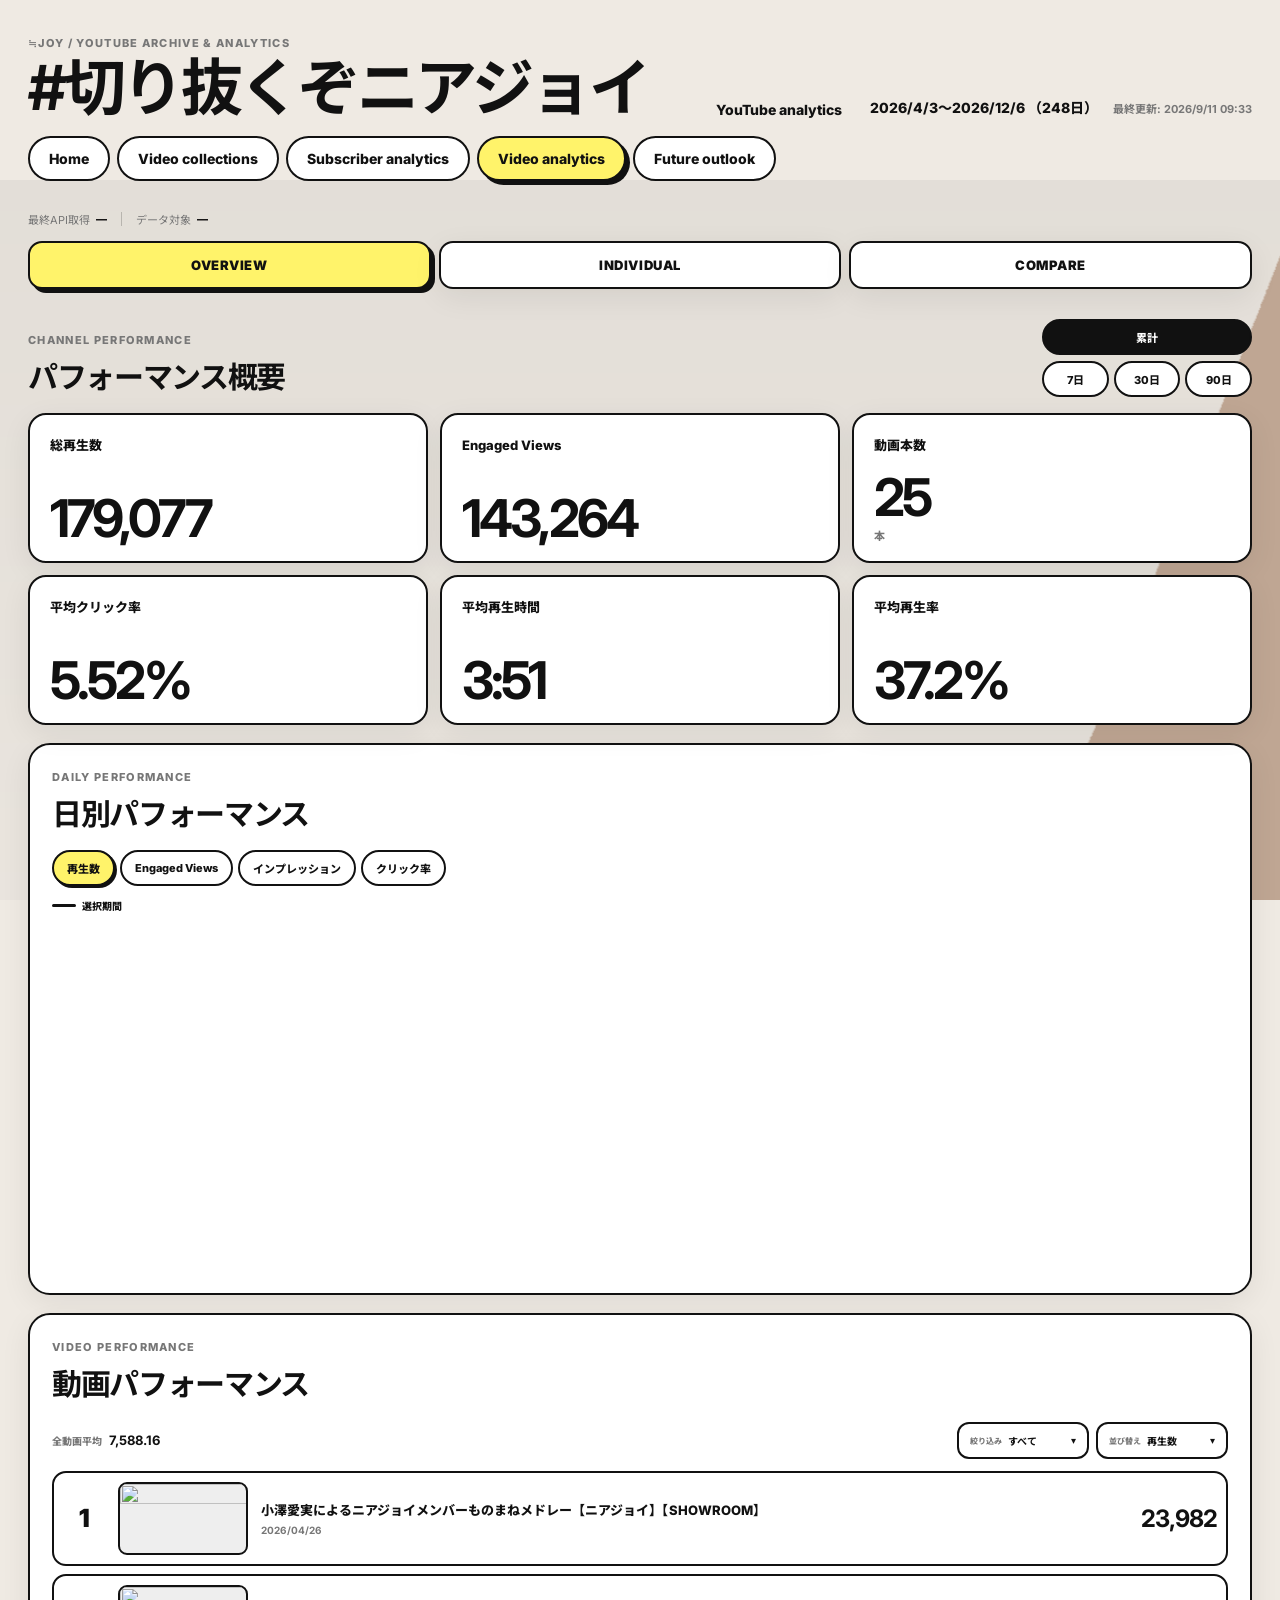
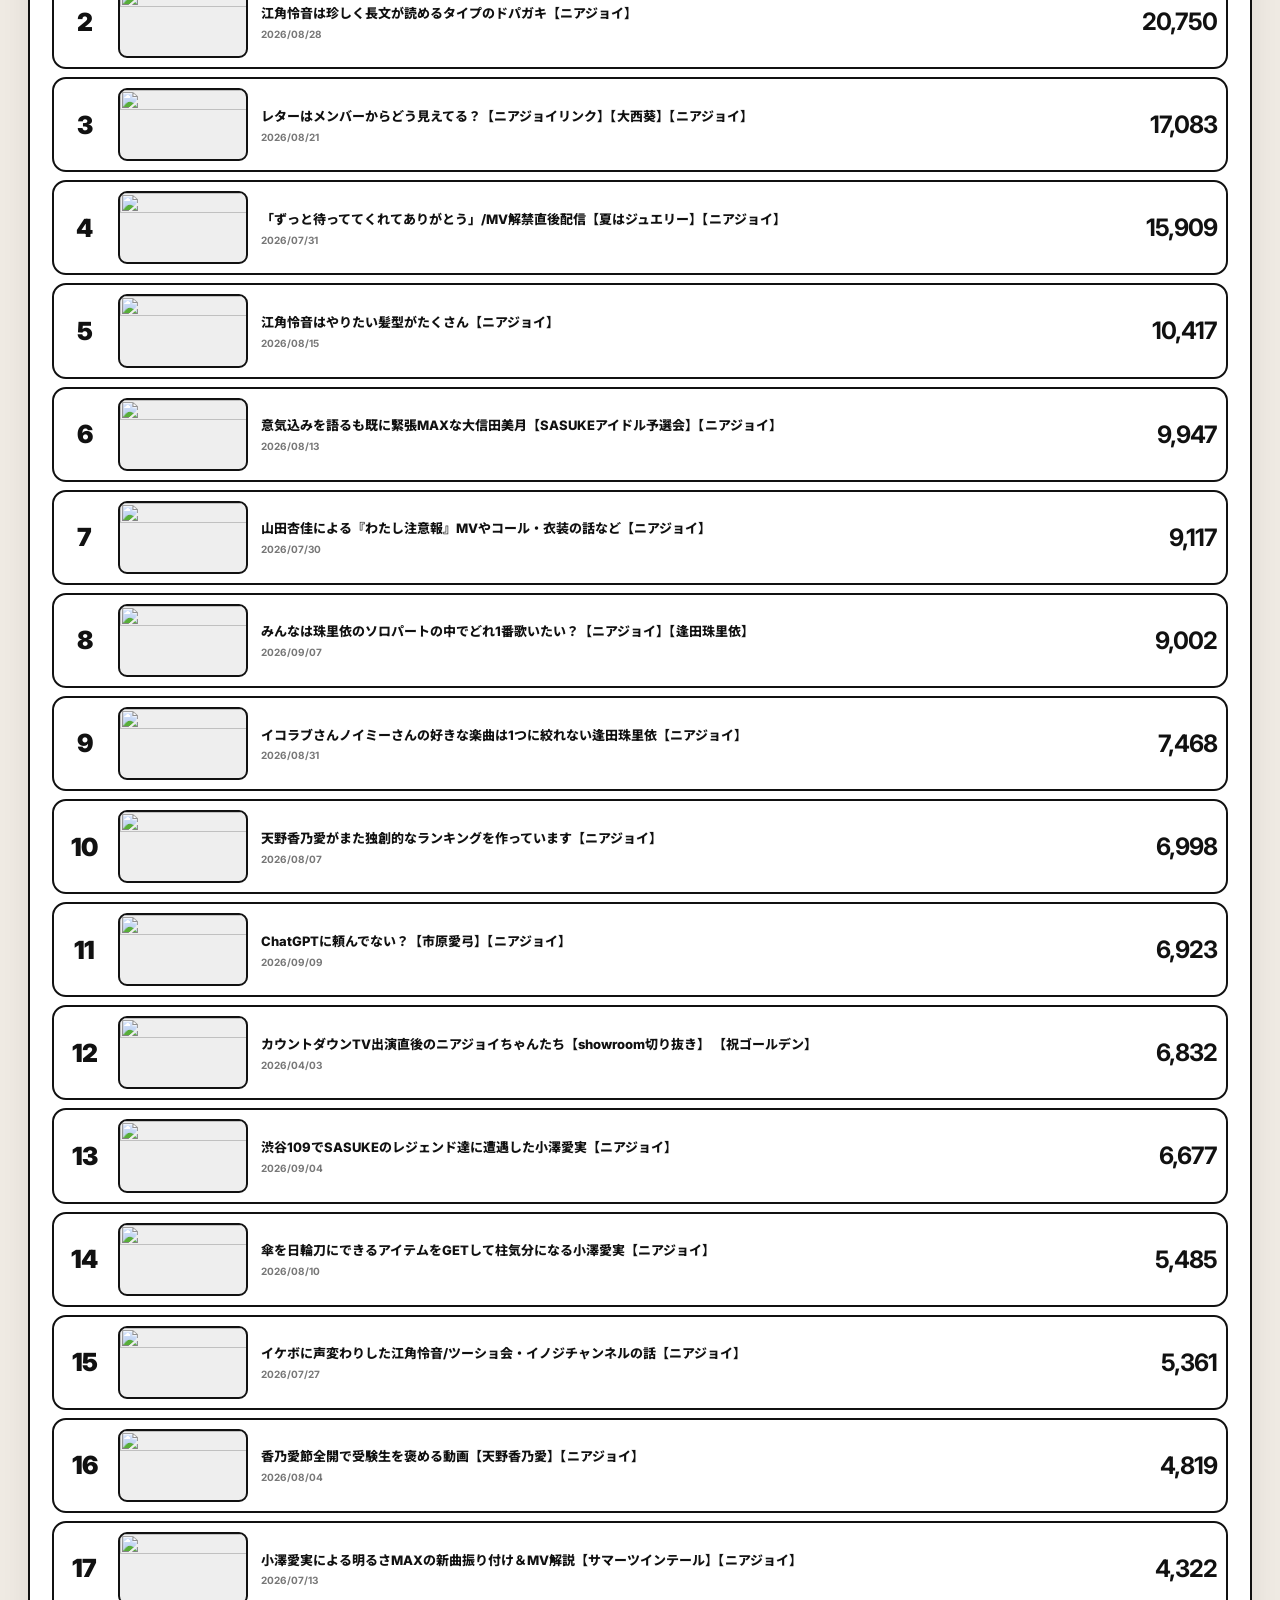
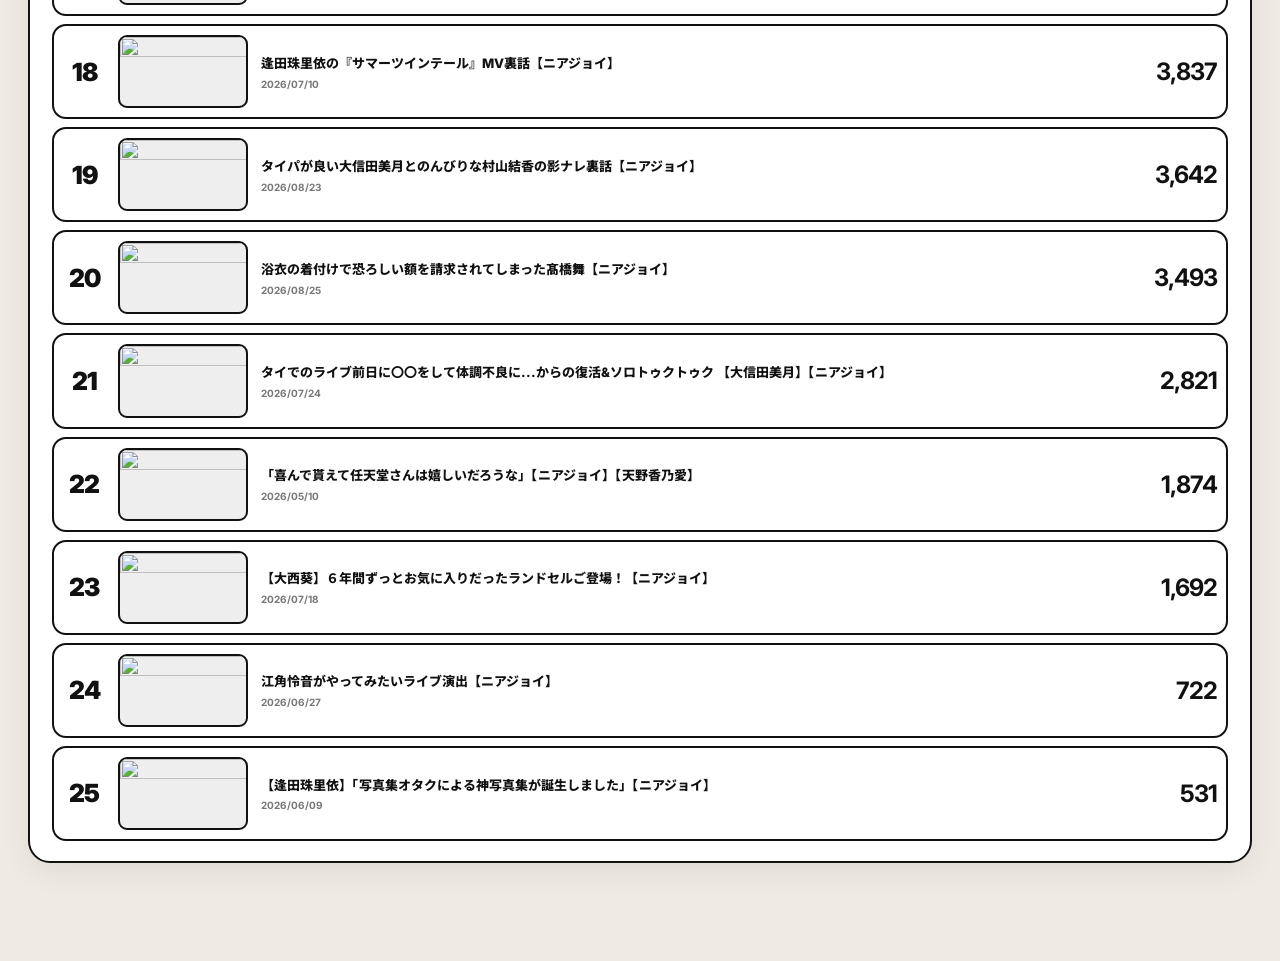
==== commit 9b6c67d9: "Update analytics.html" ====
--- a/analytics/analytics.html
+++ b/analytics/analytics.html
@@ -190,15 +190,16 @@
         <article class="metric-card">
 
           <div class="metric-name">
-            動画本数
+            総再生数
           </div>
 
           <strong class="metric-value">
             —
           </strong>
 
-          <div class="metric-unit">
-            本
+          <div class="metric-context positive">
+            ↑ 12.4%
+            <span>前期間比</span>
           </div>
 
         </article>
@@ -227,20 +228,15 @@
         <article class="metric-card">
 
           <div class="metric-name">
-            総再生時間
+            動画本数
           </div>
 
           <strong class="metric-value">
-            18,421
+            —
           </strong>
 
           <div class="metric-unit">
-            時間
-          </div>
-
-          <div class="metric-context positive">
-            ↑ 16.2%
-            <span>前期間比</span>
+            本
           </div>
 
         </article>
@@ -977,12 +973,12 @@
               1,824
             </strong>
 
-            <small>
-              平均 1,310
+            <small class="velocity-average">
+              平均 —
             </small>
 
-            <b>
-              18位
+            <b class="velocity-rank">
+              —
             </b>
 
           </article>
@@ -1025,12 +1021,12 @@
               3,941
             </strong>
 
-            <small>
-              平均 3,102
+            <small class="velocity-average">
+              平均 —
             </small>
 
-            <b>
-              11位
+            <b class="velocity-rank">
+              —
             </b>
 
           </article>
@@ -1073,12 +1069,12 @@
               6,920
             </strong>
 
-            <small>
-              平均 5,280
+            <small class="velocity-average">
+              平均 —
             </small>
 
-            <b>
-              8位
+            <b class="velocity-rank">
+              —
             </b>
 
           </article>
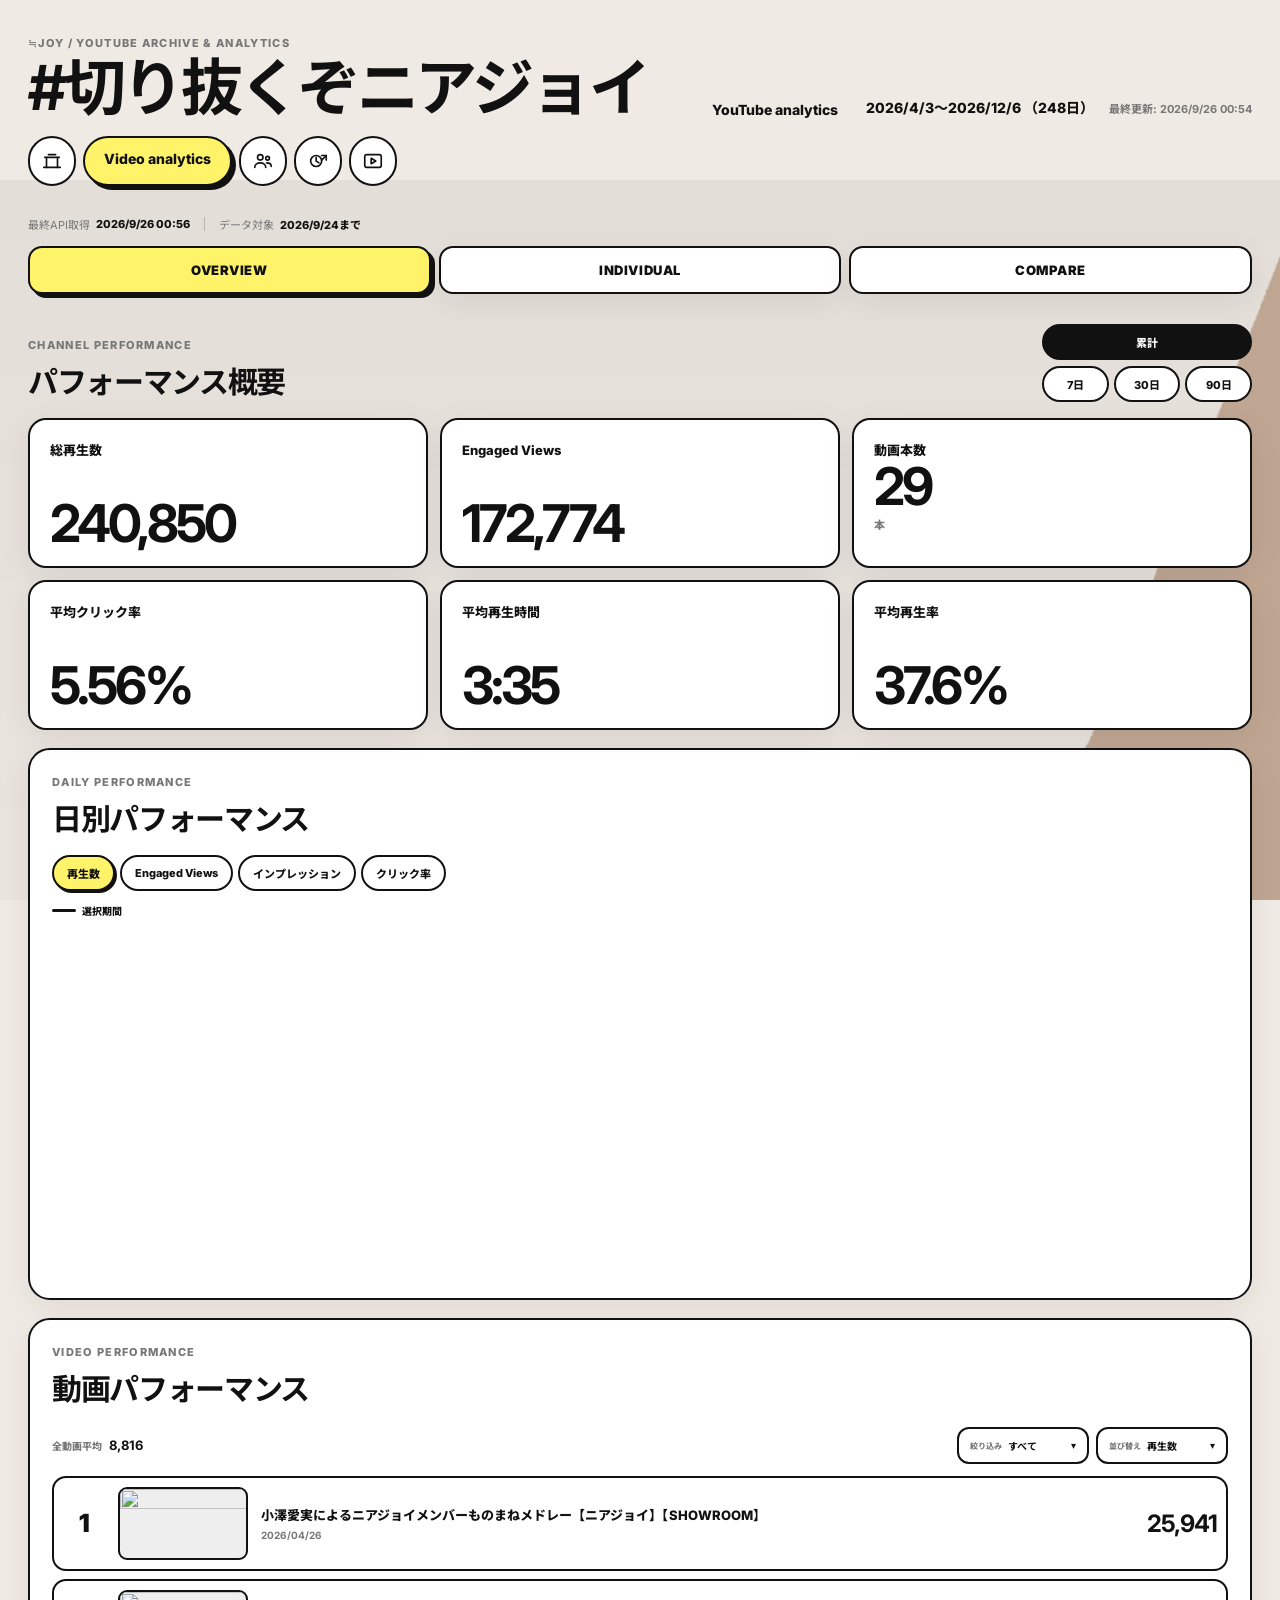
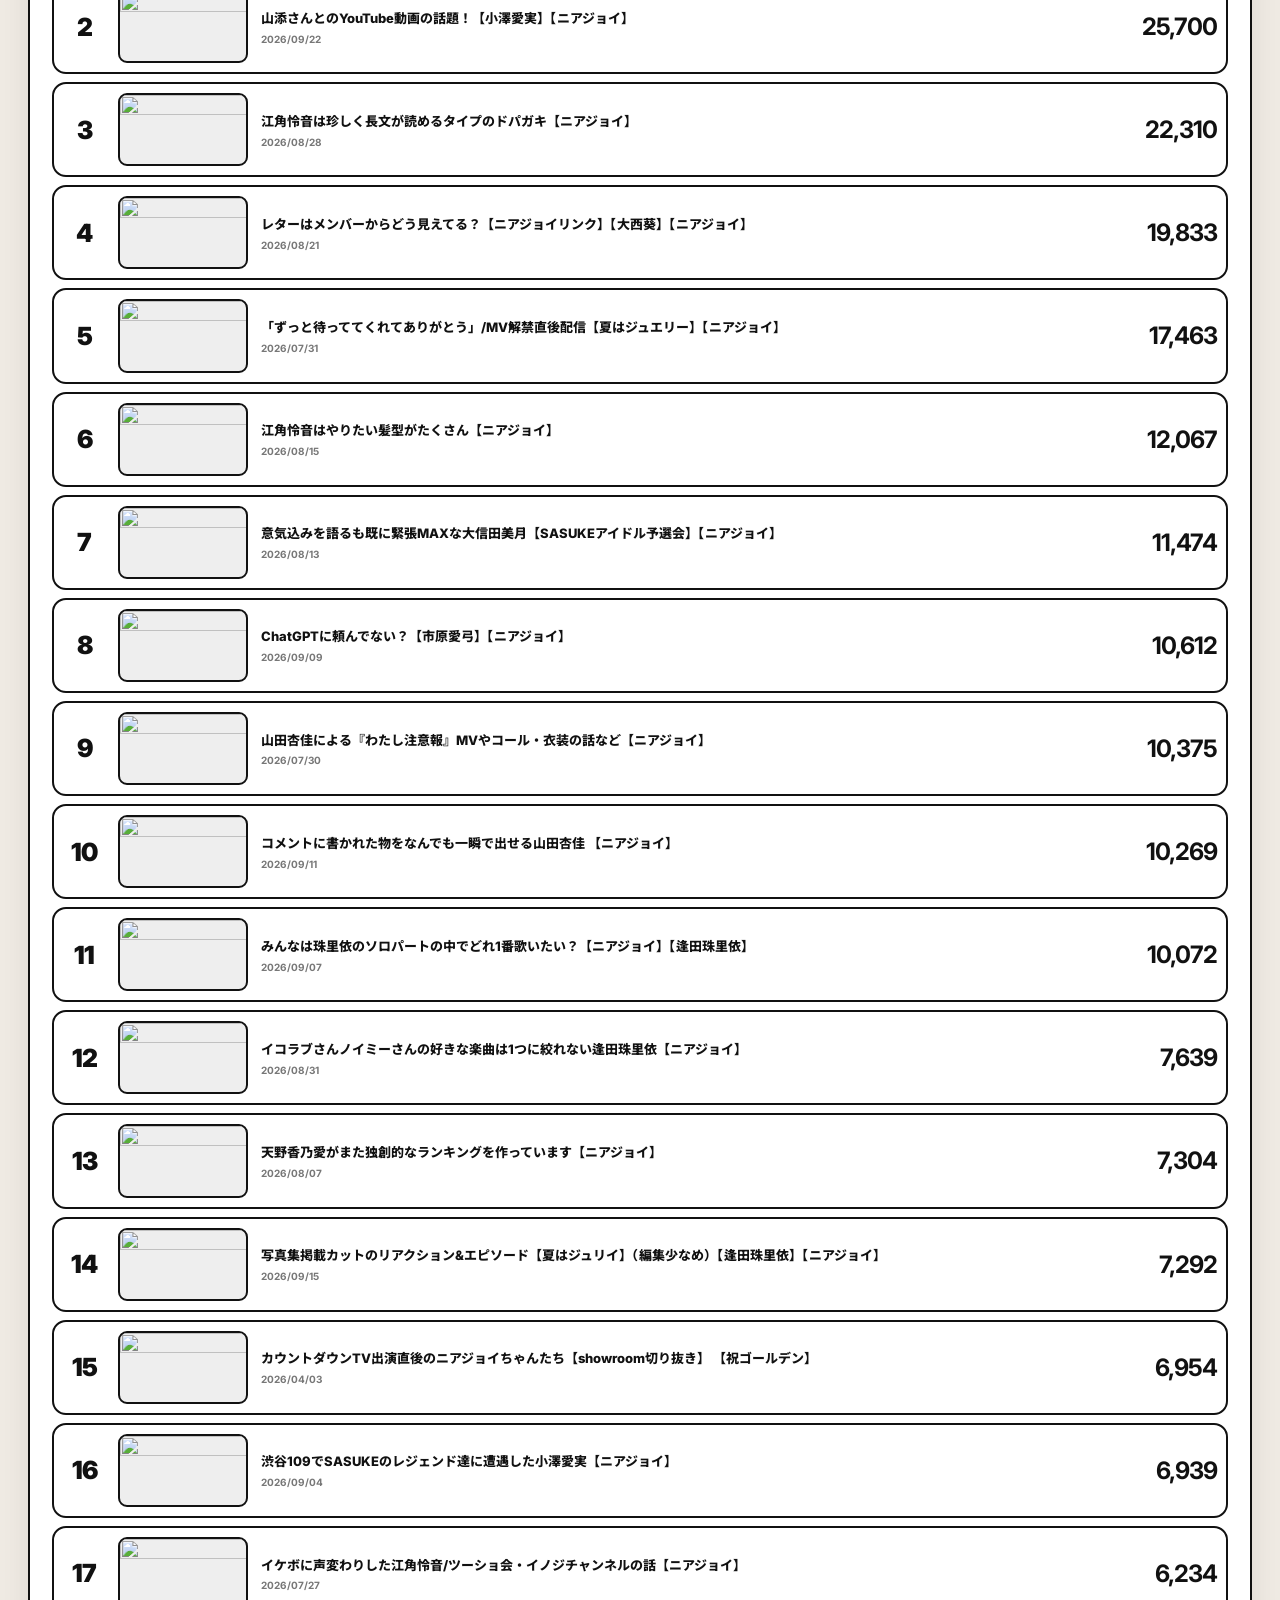
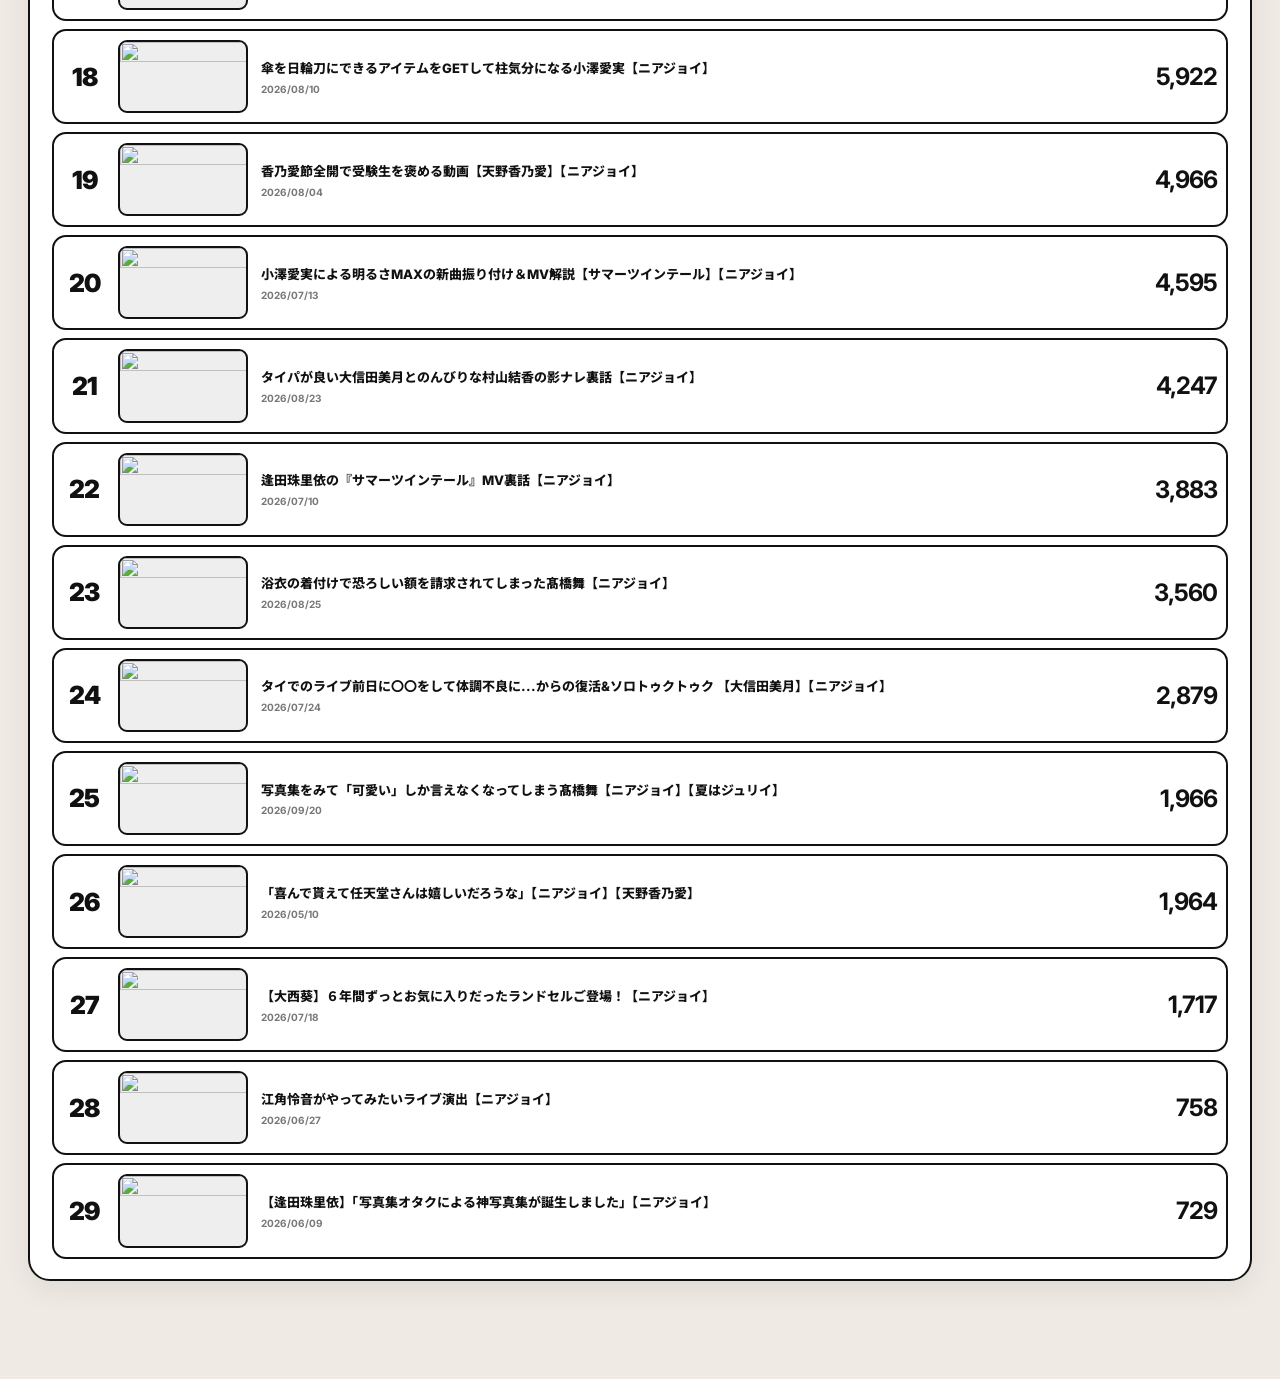
==== commit 63e32779: "Update analytics.html" ====
--- a/analytics/analytics.html
+++ b/analytics/analytics.html
@@ -231,12 +231,14 @@
             動画本数
           </div>
 
-          <strong class="metric-value">
-            —
-          </strong>
-
-          <div class="metric-unit">
-            本
+          <div class="metric-value-with-unit">
+            <strong class="metric-value">
+              —
+            </strong>
+
+            <div class="metric-unit">
+              本
+            </div>
           </div>
 
         </article>
@@ -915,12 +917,14 @@
             総再生時間
           </div>
 
-          <strong class="metric-value">
-            598
-          </strong>
-
-          <div class="metric-unit">
-            時間
+          <div class="metric-value-with-unit">
+            <strong class="metric-value">
+              598
+            </strong>
+
+            <div class="metric-unit">
+              時間
+            </div>
           </div>
 
           <div class="metric-rank">
@@ -933,6 +937,167 @@
 
       </div>
 
+
+      <!-- =================================================
+           ENGAGEMENT
+      ================================================== -->
+
+      <section class="analytics-card">
+
+
+        <div class="analytics-card-head">
+
+          <div>
+
+            <span class="section-kicker">
+              ENGAGEMENT
+            </span>
+
+            <h3>エンゲージメント</h3>
+
+          </div>
+
+        </div>
+
+
+
+        <div class="engagement-grid">
+
+
+          <article class="mini-metric">
+
+            <span>
+              高評価数
+            </span>
+
+            <strong>
+              421
+            </strong>
+
+            <small class="mini-metric-average">
+              全動画平均 —
+            </small>
+
+            <small class="mini-metric-rank">
+              —
+            </small>
+
+          </article>
+
+
+
+          <article class="mini-metric">
+
+            <span>
+              高評価率
+            </span>
+
+            <strong>
+              96.8%
+            </strong>
+
+            <small class="mini-metric-average">
+              全動画平均 —
+            </small>
+
+            <small class="mini-metric-rank">
+              —
+            </small>
+
+          </article>
+
+
+
+          <article class="mini-metric">
+
+            <span>
+              コメント数
+            </span>
+
+            <strong>
+              18
+            </strong>
+
+            <small class="mini-metric-average">
+              全動画平均 —
+            </small>
+
+            <small class="mini-metric-rank">
+              —
+            </small>
+
+          </article>
+
+
+
+          <article class="mini-metric">
+
+            <span>
+              登録者獲得
+            </span>
+
+            <strong>
+              +34
+            </strong>
+
+            <small class="mini-metric-average">
+              全動画平均 —
+            </small>
+
+            <small class="mini-metric-rank">
+              —
+            </small>
+
+          </article>
+
+
+
+          <article class="mini-metric">
+
+            <span>
+              終了画面クリック数
+            </span>
+
+            <strong>
+              38
+            </strong>
+
+            <small class="mini-metric-average">
+              全動画平均 —
+            </small>
+
+            <small class="mini-metric-rank">
+              —
+            </small>
+
+          </article>
+
+
+
+          <article class="mini-metric">
+
+            <span>
+              終了画面クリック率
+            </span>
+
+            <strong>
+              3.8%
+            </strong>
+
+            <small class="mini-metric-average">
+              全動画平均 —
+            </small>
+
+            <small class="mini-metric-rank">
+              —
+            </small>
+
+          </article>
+
+
+        </div>
+
+      </section>
 
 
       <!-- =================================================
@@ -1356,263 +1521,13 @@
 
 
 
-        <div class="reach-chart-header">
-
-
-          <div>
-
-            <h4>
-              日別リーチ
-            </h4>
-
-          </div>
-
-
-
-          <div
-            class="reach-window-switch"
-            aria-label="表示期間"
-          >
-
-            <button
-              type="button"
-              class="reach-window-btn active"
-              data-reach-window="first14"
-            >
-              最初の2週間
-            </button>
-
-            <button
-              type="button"
-              class="reach-window-btn"
-              data-reach-window="current"
-            >
-              現在
-            </button>
-
-          </div>
-
-
-        </div>
-
-
-
-        <div
-          class="chart-metric-switch"
-          data-chart-switch="individualReach"
-        >
-
-          <button
-            type="button"
-            class="chart-switch-btn active"
-            data-metric="impressions"
-          >
-            インプレッション
-          </button>
-
-          <button
-            type="button"
-            class="chart-switch-btn"
-            data-metric="ctr"
-          >
-            クリック率
-          </button>
-
-        </div>
-
-
-
-        <div class="reach-scroll-shell">
-
-
-          <button
-            type="button"
-            class="reach-scroll-btn reach-scroll-prev"
-            id="reachScrollPrev"
-            aria-label="前の14日"
-          >
-            ‹
-          </button>
-
-
-          <div
-            class="reach-scroll-viewport"
-            id="reachScrollViewport"
-          >
-
-            <div
-              class="reach-scroll-canvas"
-              id="reachScrollCanvas"
-            >
-
-              <canvas id="individualReachChart"></canvas>
-
-            </div>
-
-          </div>
-
-
-          <button
-            type="button"
-            class="reach-scroll-btn reach-scroll-next"
-            id="reachScrollNext"
-            aria-label="次の14日"
-          >
-            ›
-          </button>
-
-
-        </div>
-
-
-        <div
-          class="reach-window-label"
-          id="reachWindowLabel"
-        >
-          DAY 1 – DAY 14
-        </div>
+
 
 
       </section>
 
 
 
-      <!-- =================================================
-           ENGAGEMENT
-      ================================================== -->
-
-      <section class="analytics-card">
-
-
-        <div class="analytics-card-head">
-
-          <div>
-
-            <span class="section-kicker">
-              ENGAGEMENT
-            </span>
-
-            <h3>エンゲージメント</h3>
-
-          </div>
-
-        </div>
-
-
-
-        <div class="engagement-grid">
-
-
-          <article class="mini-metric">
-
-            <span>
-              高評価数
-            </span>
-
-            <strong>
-              421
-            </strong>
-
-            <small>
-              平均 184 ・ 9位 / 103本
-            </small>
-
-          </article>
-
-
-
-          <article class="mini-metric">
-
-            <span>
-              高評価率
-            </span>
-
-            <strong>
-              96.8%
-            </strong>
-
-            <small>
-              14位 / 103本
-            </small>
-
-          </article>
-
-
-
-          <article class="mini-metric">
-
-            <span>
-              コメント数
-            </span>
-
-            <strong>
-              18
-            </strong>
-
-            <small>
-              平均 7
-            </small>
-
-          </article>
-
-
-
-          <article class="mini-metric">
-
-            <span>
-              登録者獲得
-            </span>
-
-            <strong>
-              +34
-            </strong>
-
-            <small>
-              5位 / 103本
-            </small>
-
-          </article>
-
-
-
-          <article class="mini-metric">
-
-            <span>
-              終了画面クリック数
-            </span>
-
-            <strong>
-              38
-            </strong>
-
-            <small>
-              平均 17
-            </small>
-
-          </article>
-
-
-
-          <article class="mini-metric">
-
-            <span>
-              終了画面クリック率
-            </span>
-
-            <strong>
-              3.8%
-            </strong>
-
-            <small>
-              平均 2.6%
-            </small>
-
-          </article>
-
-
-        </div>
-
-      </section>
 
 
 
--- a/style.css
+++ b/style.css
@@ -2612,3 +2612,95 @@
 body.page-leaving{
   opacity:.82;
 }
+
+/* =========================================================
+   COMPACT GLOBAL NAV
+========================================================= */
+
+.brand-home-link {
+  color: inherit;
+  text-decoration: none;
+}
+
+.brand-home-link:hover {
+  opacity: 0.72;
+}
+
+
+/* 非アクティブページのSVG */
+
+.page-switch .nav-icon {
+  display: flex;
+  align-items: center;
+  justify-content: center;
+  width: 22px;
+  height: 22px;
+}
+
+.page-switch .nav-icon svg {
+  width: 22px;
+  height: 22px;
+
+  fill: none;
+  stroke: currentColor;
+  stroke-width: 1.8;
+  stroke-linecap: round;
+  stroke-linejoin: round;
+}
+
+
+/* アイコン状態のボタンをコンパクトに */
+
+.page-switch .switch-btn:not(.active) {
+  min-width: 44px;
+  padding-left: 11px;
+  padding-right: 11px;
+}
+
+
+/* 開いているページ */
+
+.page-switch .switch-btn.active .nav-label {
+  white-space: nowrap;
+}
+
+
+/* スマホ */
+
+@media (max-width: 700px) {
+
+  .page-switch {
+    gap: 5px;
+  }
+
+  .page-switch .switch-btn {
+    min-width: 0;
+  }
+
+  .page-switch .switch-btn:not(.active) {
+    width: 39px;
+    min-width: 39px;
+    max-width: 39px;
+    height: 39px;
+    padding: 0;
+    flex: 0 0 39px;
+
+    display: flex;
+    align-items: center;
+    justify-content: center;
+
+    border-radius: 50%;
+  }
+
+  .page-switch .nav-icon,
+  .page-switch .nav-icon svg {
+    width: 20px;
+    height: 20px;
+  }
+
+  .page-switch .switch-btn.active {
+    padding-left: 12px;
+    padding-right: 12px;
+  }
+
+}
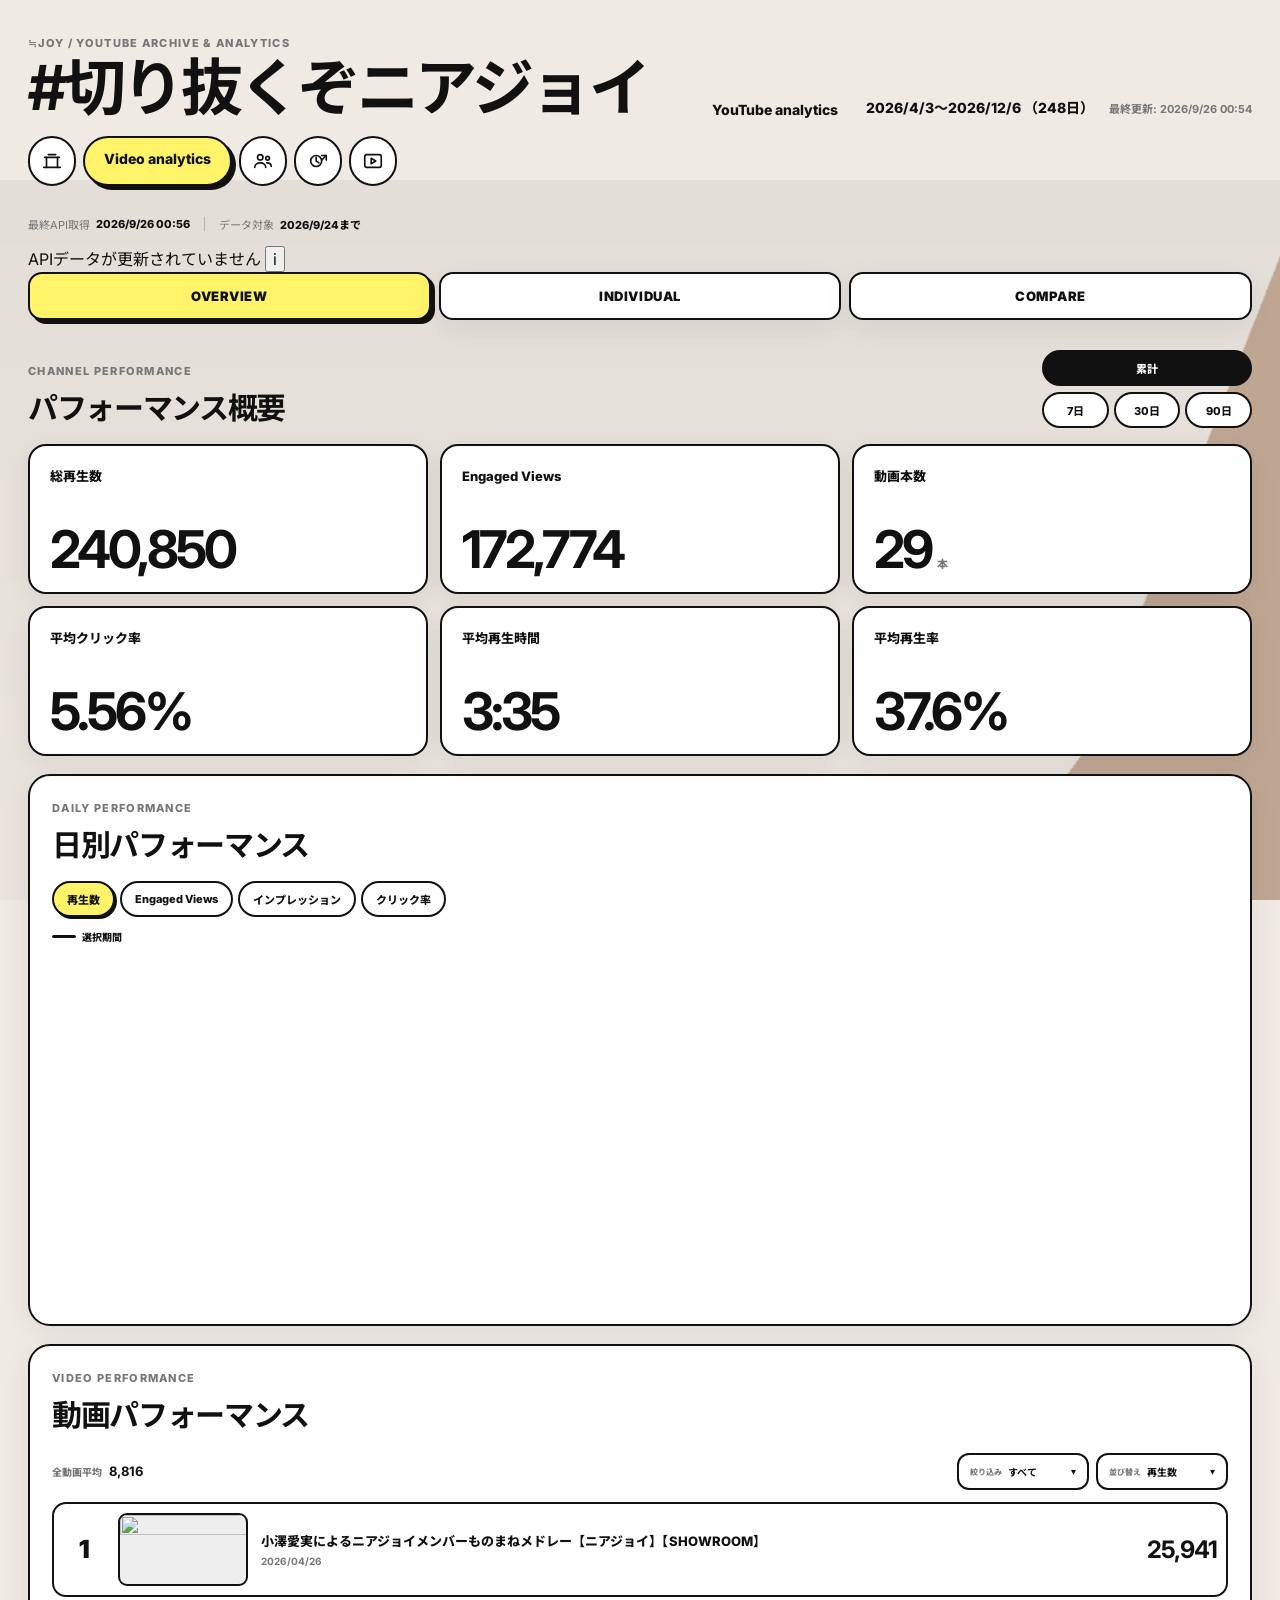
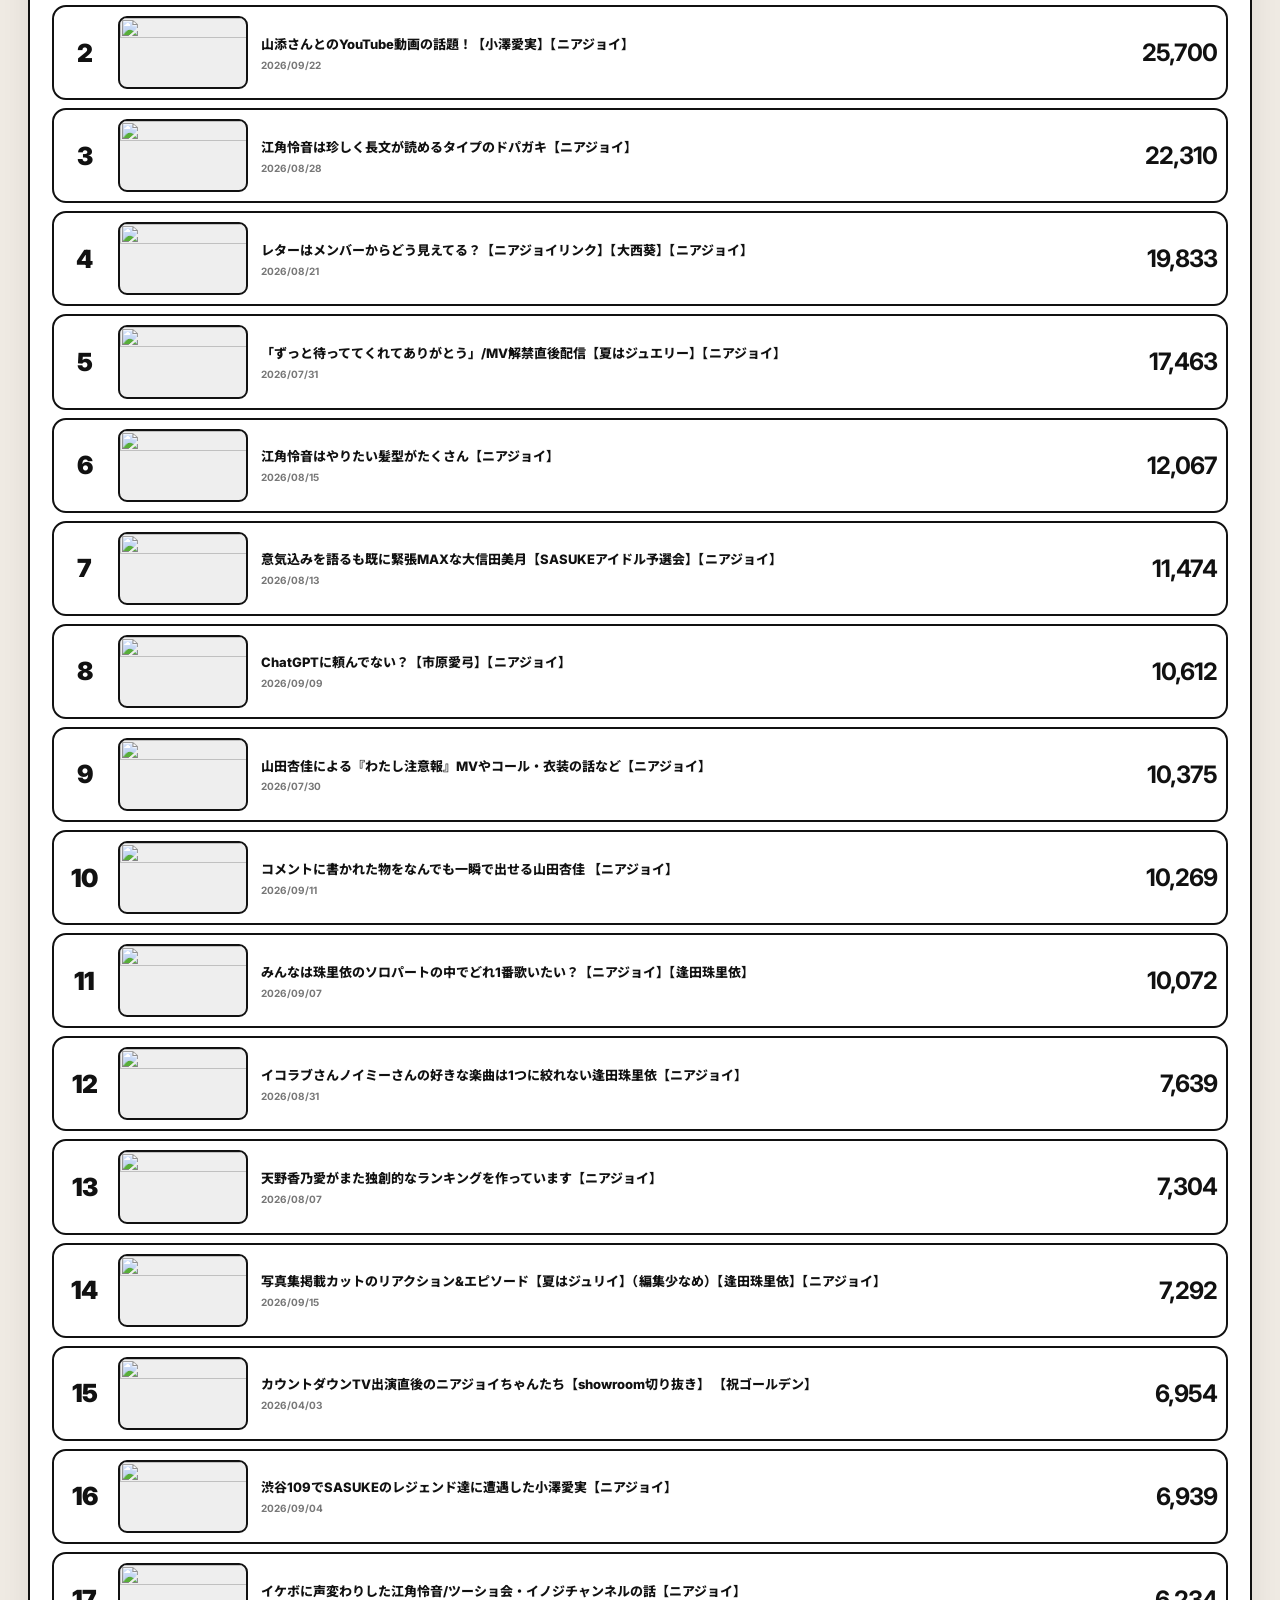
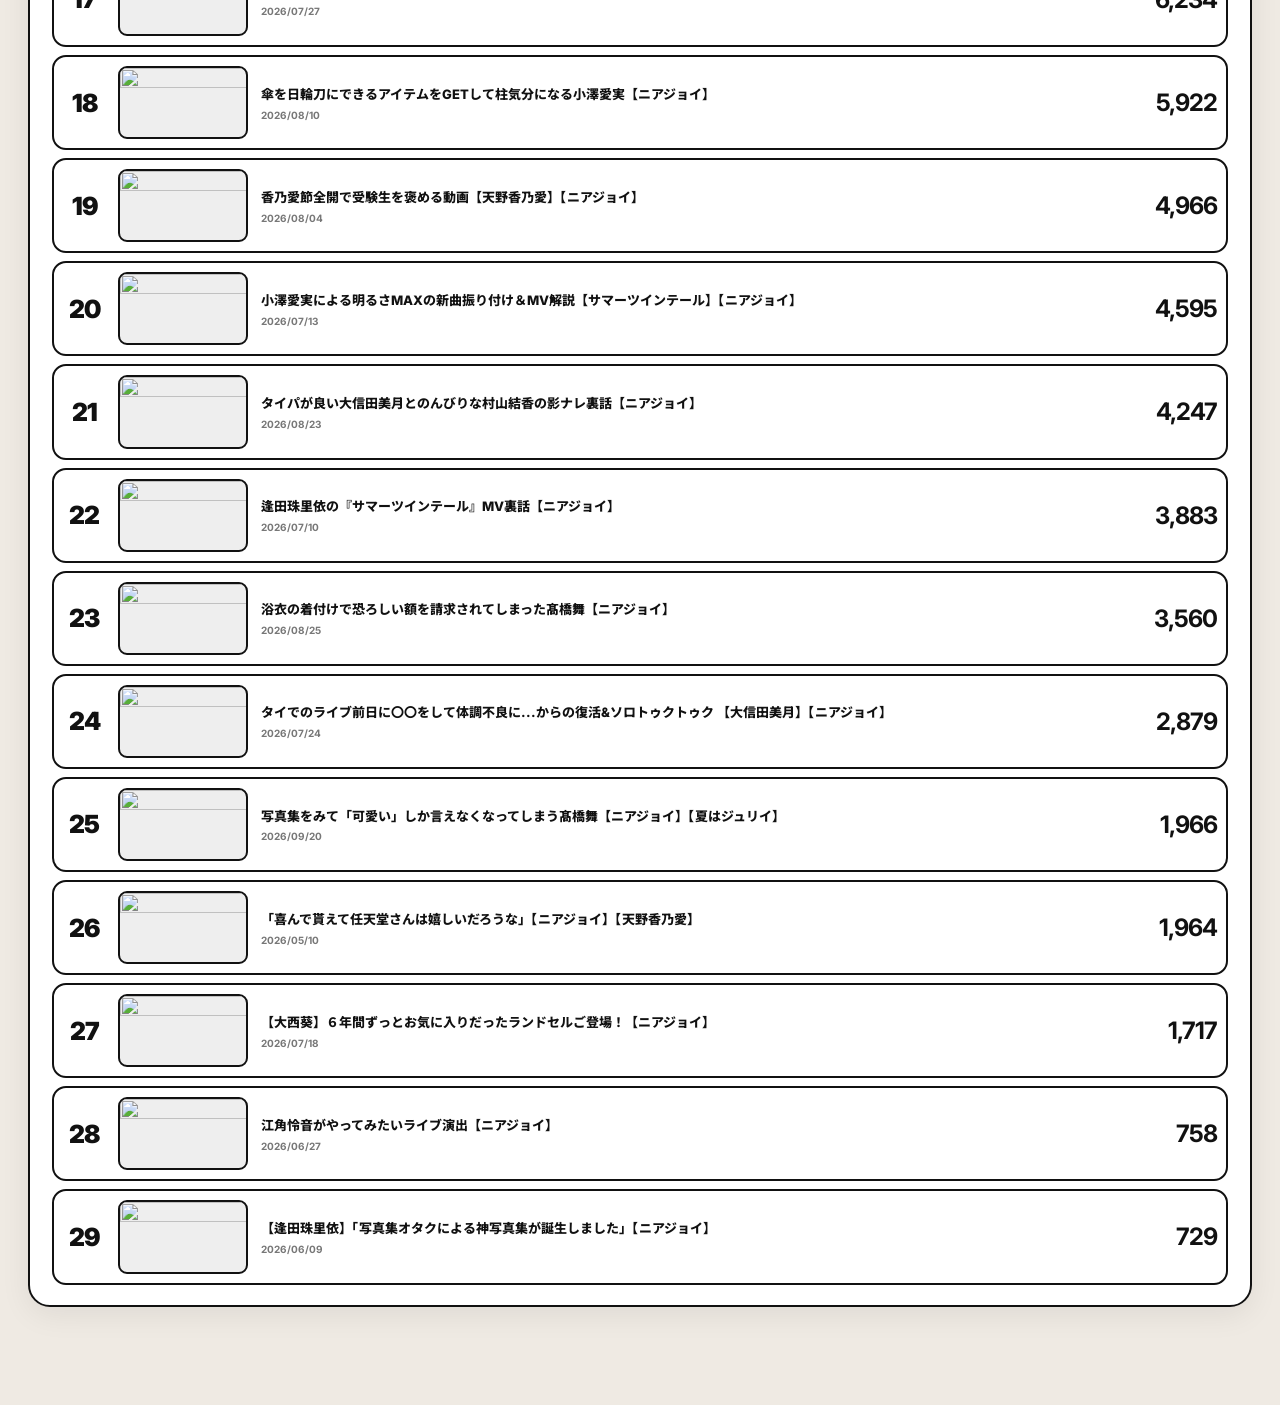
==== commit 25da5615: "Update analytics.html" ====
--- a/analytics/analytics.html
+++ b/analytics/analytics.html
@@ -66,6 +66,106 @@
 
     </div>
 
+        </div>
+
+
+    <!-- ===================================================
+         API UPDATE WARNING
+    ==================================================== -->
+
+    <div
+      class="analytics-api-warning"
+      id="analyticsApiWarning"
+      hidden
+    >
+
+      <span>
+        APIデータが更新されていません
+      </span>
+
+      <button
+        class="analytics-api-warning-info"
+        id="analyticsApiWarningInfo"
+        type="button"
+        aria-label="API再取得方法を表示"
+      >
+        i
+      </button>
+
+    </div>
+
+
+    <!-- ===================================================
+         API RECOVERY MODAL
+    ==================================================== -->
+
+    <div
+      class="analytics-api-recovery-overlay"
+      id="analyticsApiRecoveryOverlay"
+      hidden
+    >
+
+      <div class="analytics-api-recovery-modal">
+
+        <button
+          class="analytics-api-recovery-close"
+          id="analyticsApiRecoveryClose"
+          type="button"
+          aria-label="閉じる"
+        >
+          ×
+        </button>
+
+        <div class="section-kicker">
+          API RECOVERY
+        </div>
+
+        <h3>
+          APIを再取得する
+        </h3>
+
+        <ol class="analytics-api-recovery-steps">
+
+          <li>
+            OAuth 2.0 Playgroundを開く
+          </li>
+
+          <li>
+            YouTubeの権限を2つ指定して認証する
+            <code>youtube.readonly</code>
+            <code>yt-analytics.readonly</code>
+          </li>
+
+          <li>
+            認証コードをトークンに交換し、
+            新しいRefresh Tokenを取得する
+          </li>
+
+          <li>
+            GitHubの
+            Settings → Secrets and variables → Actions
+            を開く
+          </li>
+
+          <li>
+            YT_ANALYTICS_REFRESH_TOKENを
+            新しいRefresh Tokenに更新する
+          </li>
+
+          <li>
+            GitHub Actionsを再実行する
+          </li>
+
+        </ol>
+
+      </div>
+
+    </div>
+
+
+    <!-- ===================================================
+         MODE SWITCH
+    ==================================================== -->
 
     <!-- ===================================================
          MODE SWITCH
--- a/analytics/analytics.css
+++ b/analytics/analytics.css
@@ -356,6 +356,27 @@
   color:var(--muted);
   font-size:11px;
   font-weight:800;
+}
+
+.metric-value-with-unit{
+  margin-top:auto;
+
+  display:flex;
+  align-items:flex-end;
+  gap:6px;
+
+  min-width:0;
+  white-space:nowrap;
+}
+
+.metric-value-with-unit .metric-value{
+  margin-top:0;
+}
+
+.metric-value-with-unit .metric-unit{
+  margin-top:0;
+  margin-bottom:3px;
+  flex:none;
 }
 
 .metric-context{
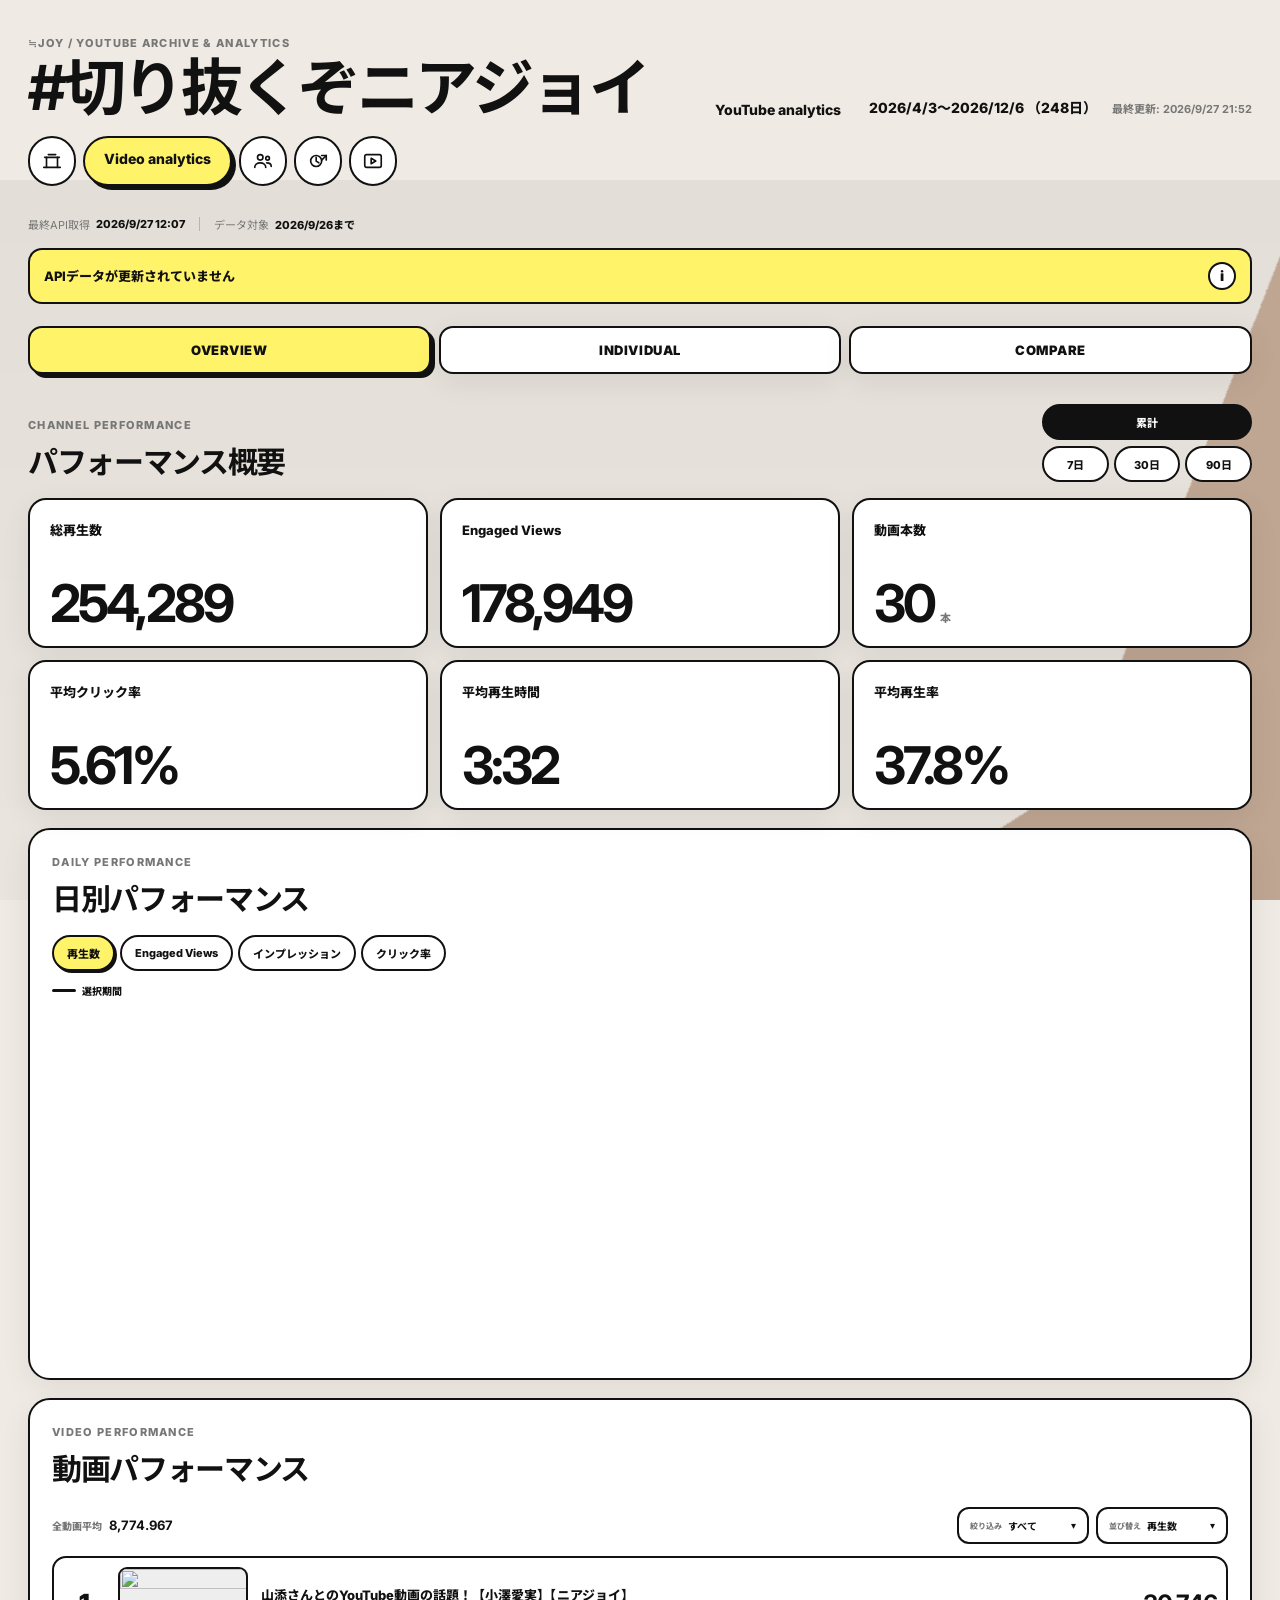
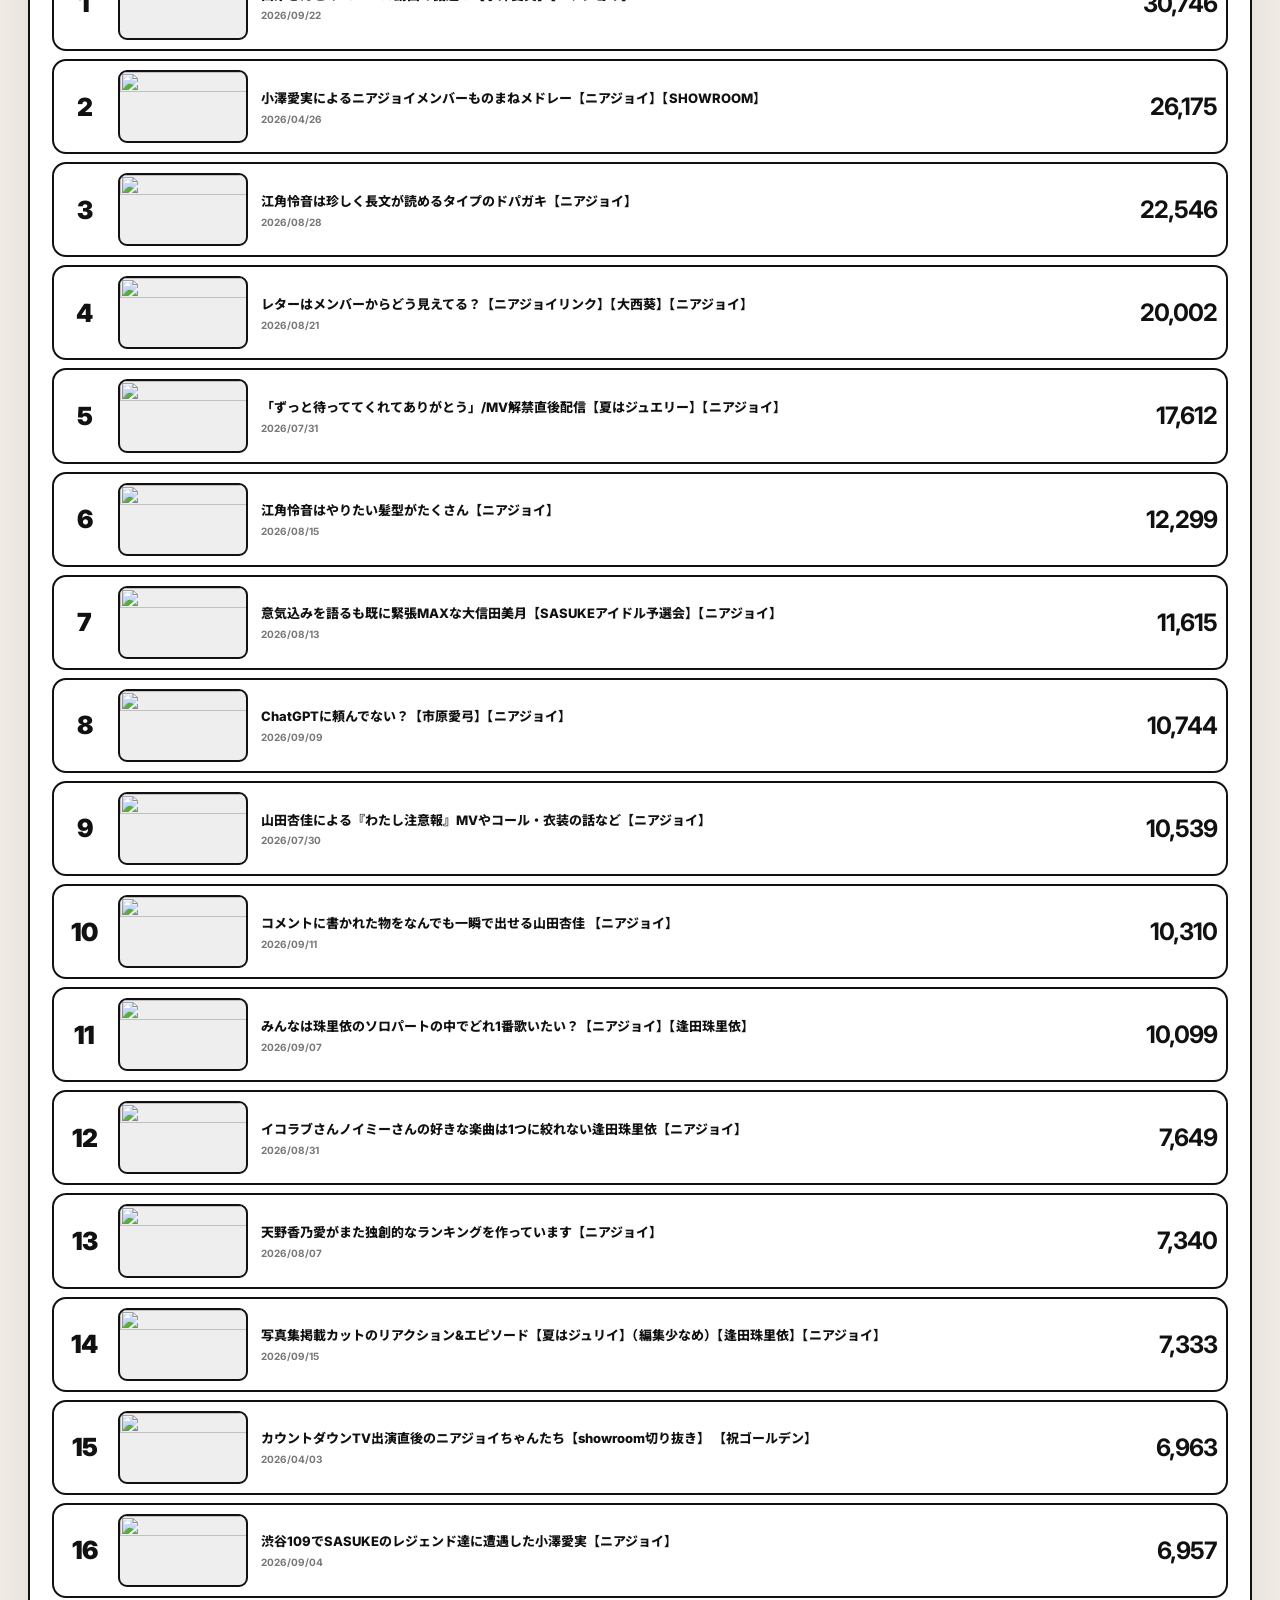
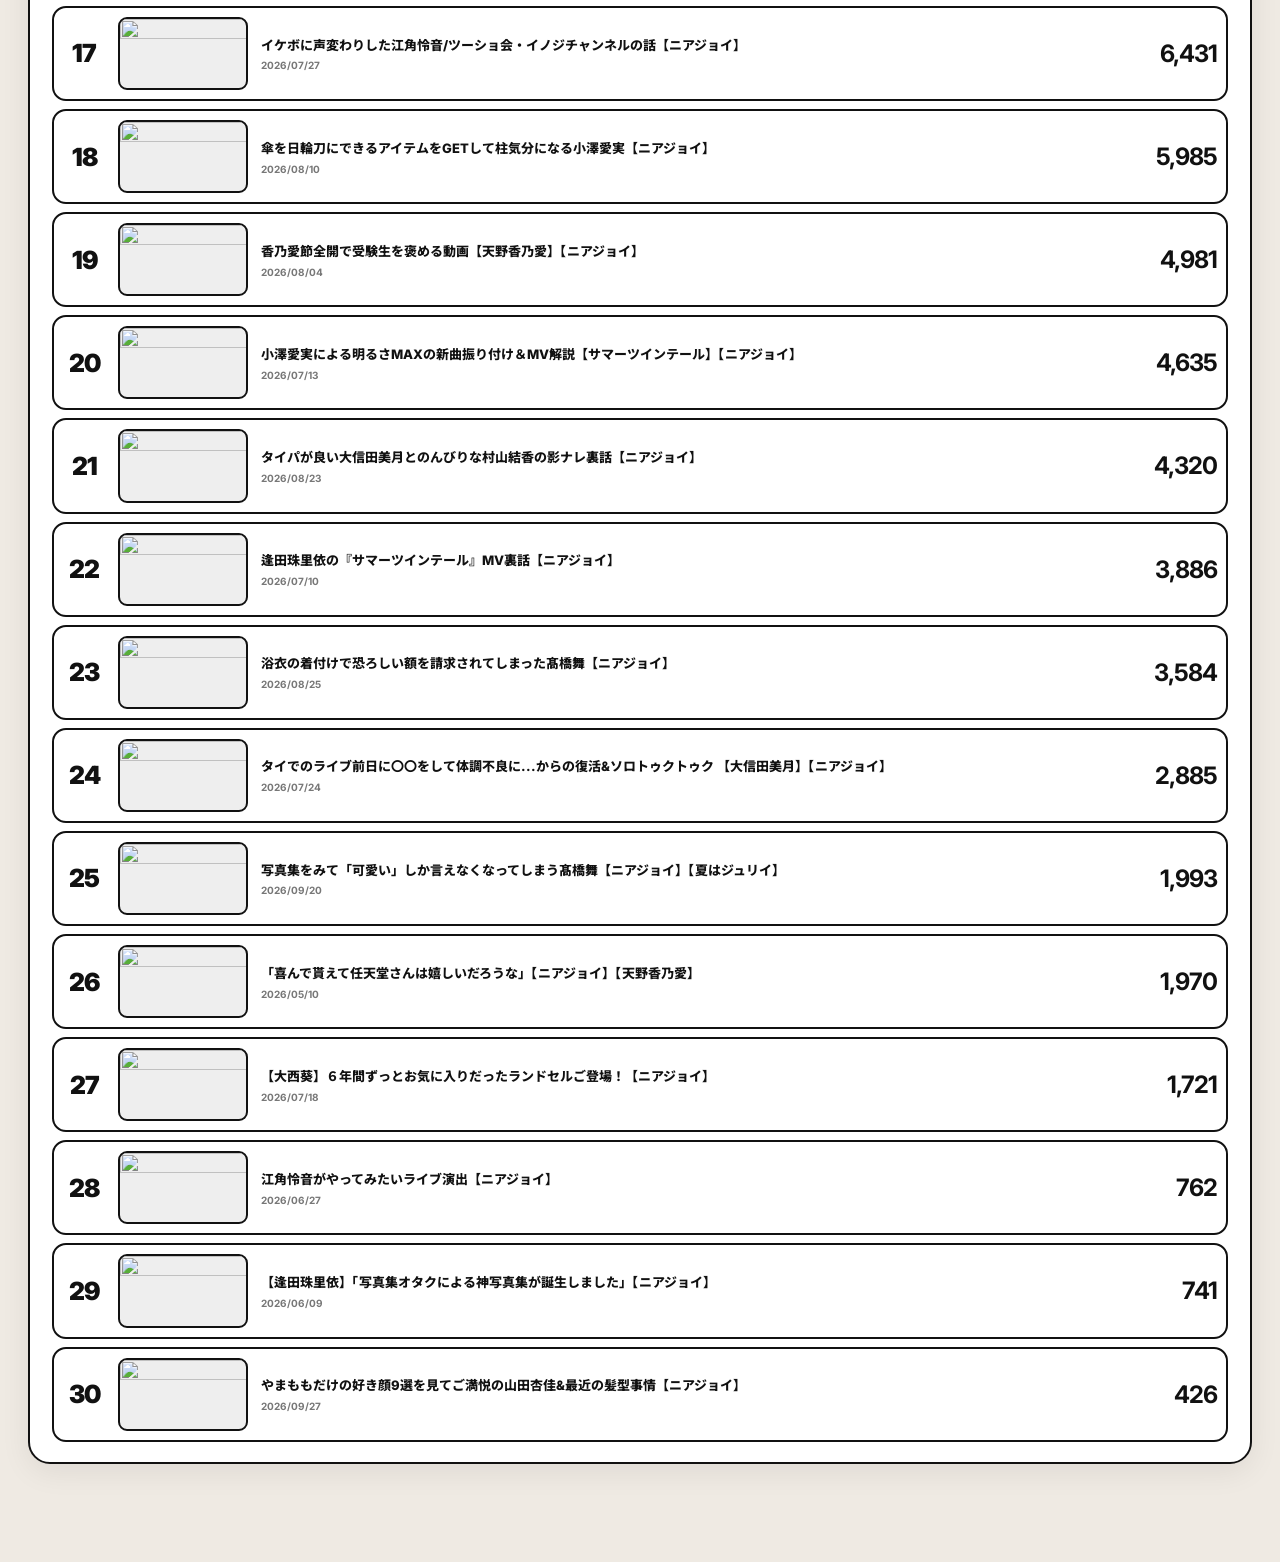
==== commit 06210959: "Update analytics.html" ====
--- a/analytics/analytics.html
+++ b/analytics/analytics.html
@@ -297,10 +297,10 @@
             —
           </strong>
 
-          <div class="metric-context positive">
-            ↑ 12.4%
-            <span>前期間比</span>
-          </div>
+          <div
+            class="metric-context"
+            style="display:none;"
+          ></div>
 
         </article>
 
@@ -316,10 +316,10 @@
             391,248
           </strong>
 
-          <div class="metric-context positive">
-            ↑ 9.8%
-            <span>前期間比</span>
-          </div>
+          <div
+            class="metric-context"
+            style="display:none;"
+          ></div>
 
         </article>
 
@@ -355,10 +355,10 @@
             8.41%
           </strong>
 
-          <div class="metric-context positive">
-            ↑ 0.69pt
-            <span>前期間比</span>
-          </div>
+          <div
+            class="metric-context"
+            style="display:none;"
+          ></div>
 
         </article>
 
@@ -374,10 +374,10 @@
             2:41
           </strong>
 
-          <div class="metric-context positive">
-            ↑ 0:08
-            <span>前期間比</span>
-          </div>
+          <div
+            class="metric-context"
+            style="display:none;"
+          ></div>
 
         </article>
 
@@ -393,10 +393,10 @@
             62.8%
           </strong>
 
-          <div class="metric-context negative">
-            ↓ 1.4pt
-            <span>前期間比</span>
-          </div>
+          <div
+            class="metric-context"
+            style="display:none;"
+          ></div>
 
         </article>
 
--- a/analytics/analytics.css
+++ b/analytics/analytics.css
@@ -3263,3 +3263,186 @@
     object-fit: cover;
   }
 }
+
+/* =========================================================
+   API UPDATE WARNING
+========================================================= */
+
+.analytics-api-warning{
+  margin:16px 0 22px;
+  padding:12px 14px;
+
+  display:flex;
+  align-items:center;
+  justify-content:space-between;
+  gap:12px;
+
+  background:#FFF36A;
+  border:2px solid #111;
+  border-radius:14px;
+
+  font-size:13px;
+  font-weight:800;
+}
+
+.analytics-api-warning[hidden]{
+  display:none;
+}
+
+.analytics-api-warning-info{
+  width:28px;
+  height:28px;
+  flex:none;
+
+  display:flex;
+  align-items:center;
+  justify-content:center;
+
+  padding:0;
+
+  background:#fff;
+  border:2px solid #111;
+  border-radius:50%;
+
+  color:#111;
+  font:inherit;
+  font-size:14px;
+  font-weight:900;
+
+  cursor:pointer;
+}
+
+
+/* =========================================================
+   API RECOVERY MODAL
+========================================================= */
+
+.analytics-api-recovery-overlay{
+  position:fixed;
+  inset:0;
+  z-index:10000;
+
+  display:flex;
+  align-items:center;
+  justify-content:center;
+
+  padding:20px;
+
+  background:rgba(17,17,17,.45);
+}
+
+.analytics-api-recovery-overlay[hidden]{
+  display:none;
+}
+
+.analytics-api-recovery-modal{
+  position:relative;
+
+  width:min(560px, 100%);
+  max-height:min(720px, 85vh);
+  overflow-y:auto;
+
+  padding:26px;
+
+  background:#fff;
+  border:2px solid #111;
+  border-radius:18px;
+  box-shadow:6px 6px 0 #111;
+}
+
+.analytics-api-recovery-modal h3{
+  margin:6px 40px 20px 0;
+
+  font-size:24px;
+  line-height:1.2;
+  letter-spacing:-.04em;
+}
+
+.analytics-api-recovery-close{
+  position:absolute;
+  top:14px;
+  right:14px;
+
+  width:34px;
+  height:34px;
+
+  display:flex;
+  align-items:center;
+  justify-content:center;
+
+  padding:0;
+
+  background:#fff;
+  border:2px solid #111;
+  border-radius:50%;
+
+  color:#111;
+  font:inherit;
+  font-size:22px;
+  font-weight:700;
+  line-height:1;
+
+  cursor:pointer;
+}
+
+.analytics-api-recovery-steps{
+  margin:0;
+  padding-left:24px;
+}
+
+.analytics-api-recovery-steps li{
+  margin:0 0 16px;
+  padding-left:4px;
+
+  font-size:14px;
+  font-weight:600;
+  line-height:1.7;
+}
+
+.analytics-api-recovery-steps li:last-child{
+  margin-bottom:0;
+}
+
+.analytics-api-recovery-steps code{
+  display:block;
+
+  width:fit-content;
+  max-width:100%;
+
+  margin-top:6px;
+  padding:4px 7px;
+
+  overflow-wrap:anywhere;
+
+  background:#EFEAE3;
+  border:1px solid #111;
+  border-radius:6px;
+
+  font-size:12px;
+}
+
+
+/* =========================================================
+   API WARNING - MOBILE
+========================================================= */
+
+@media(max-width:600px){
+
+  .analytics-api-warning{
+    margin:14px 0 18px;
+    padding:10px 12px;
+
+    font-size:12px;
+  }
+
+  .analytics-api-recovery-modal{
+    padding:22px 18px;
+    border-radius:16px;
+    box-shadow:4px 4px 0 #111;
+  }
+
+  .analytics-api-recovery-modal h3{
+    font-size:21px;
+  }
+
+}
